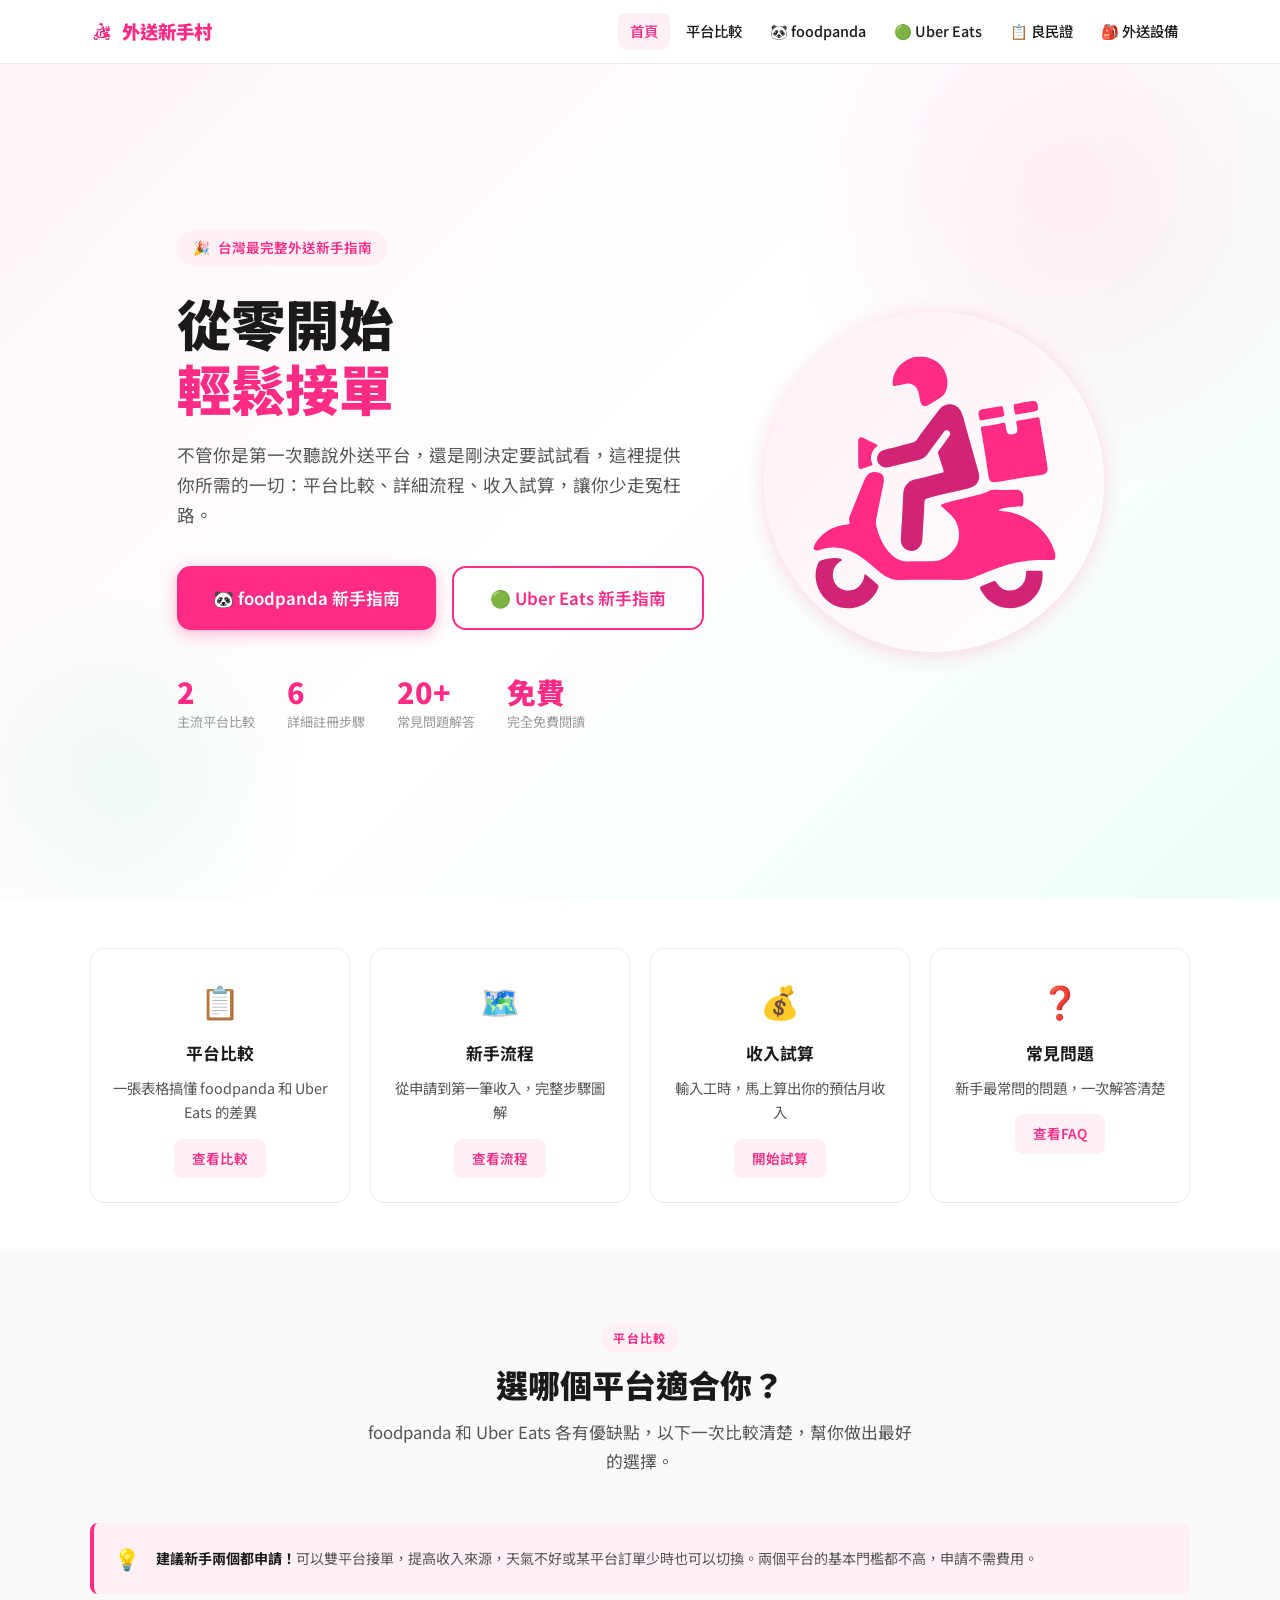
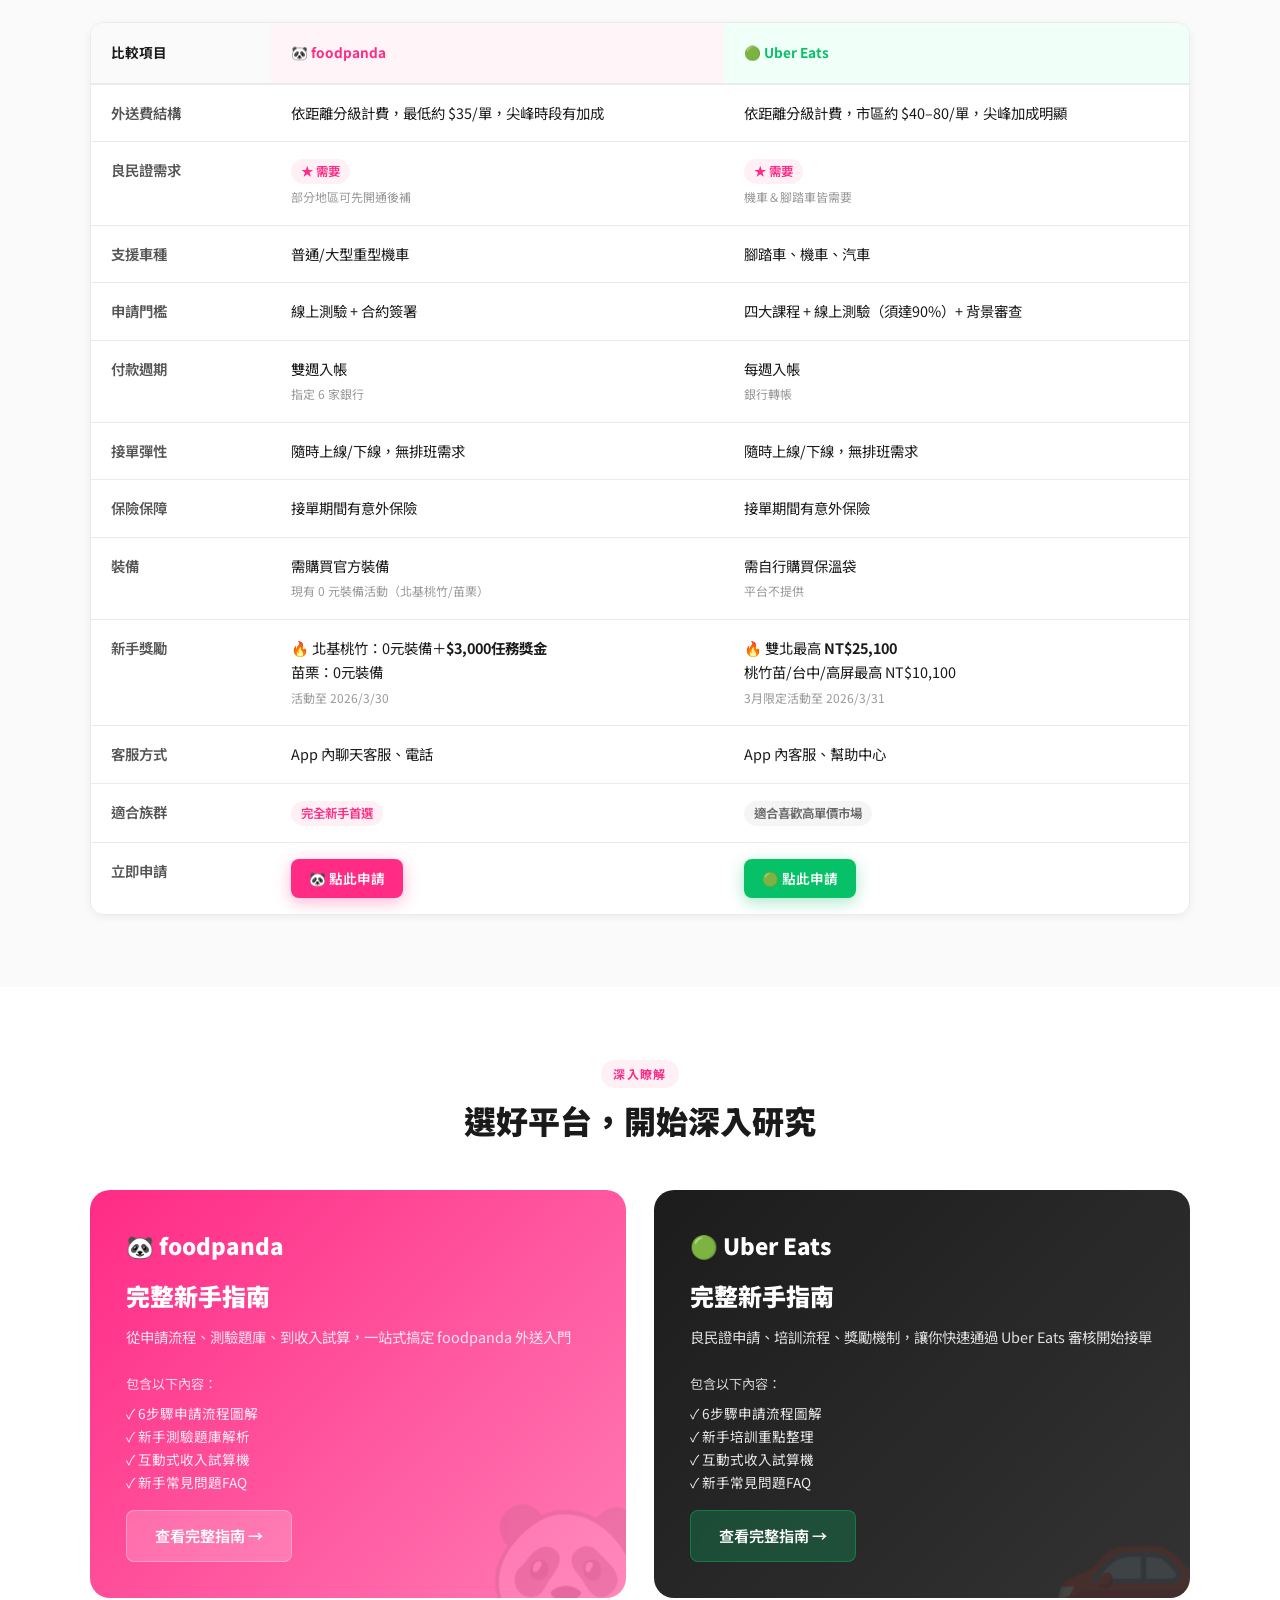
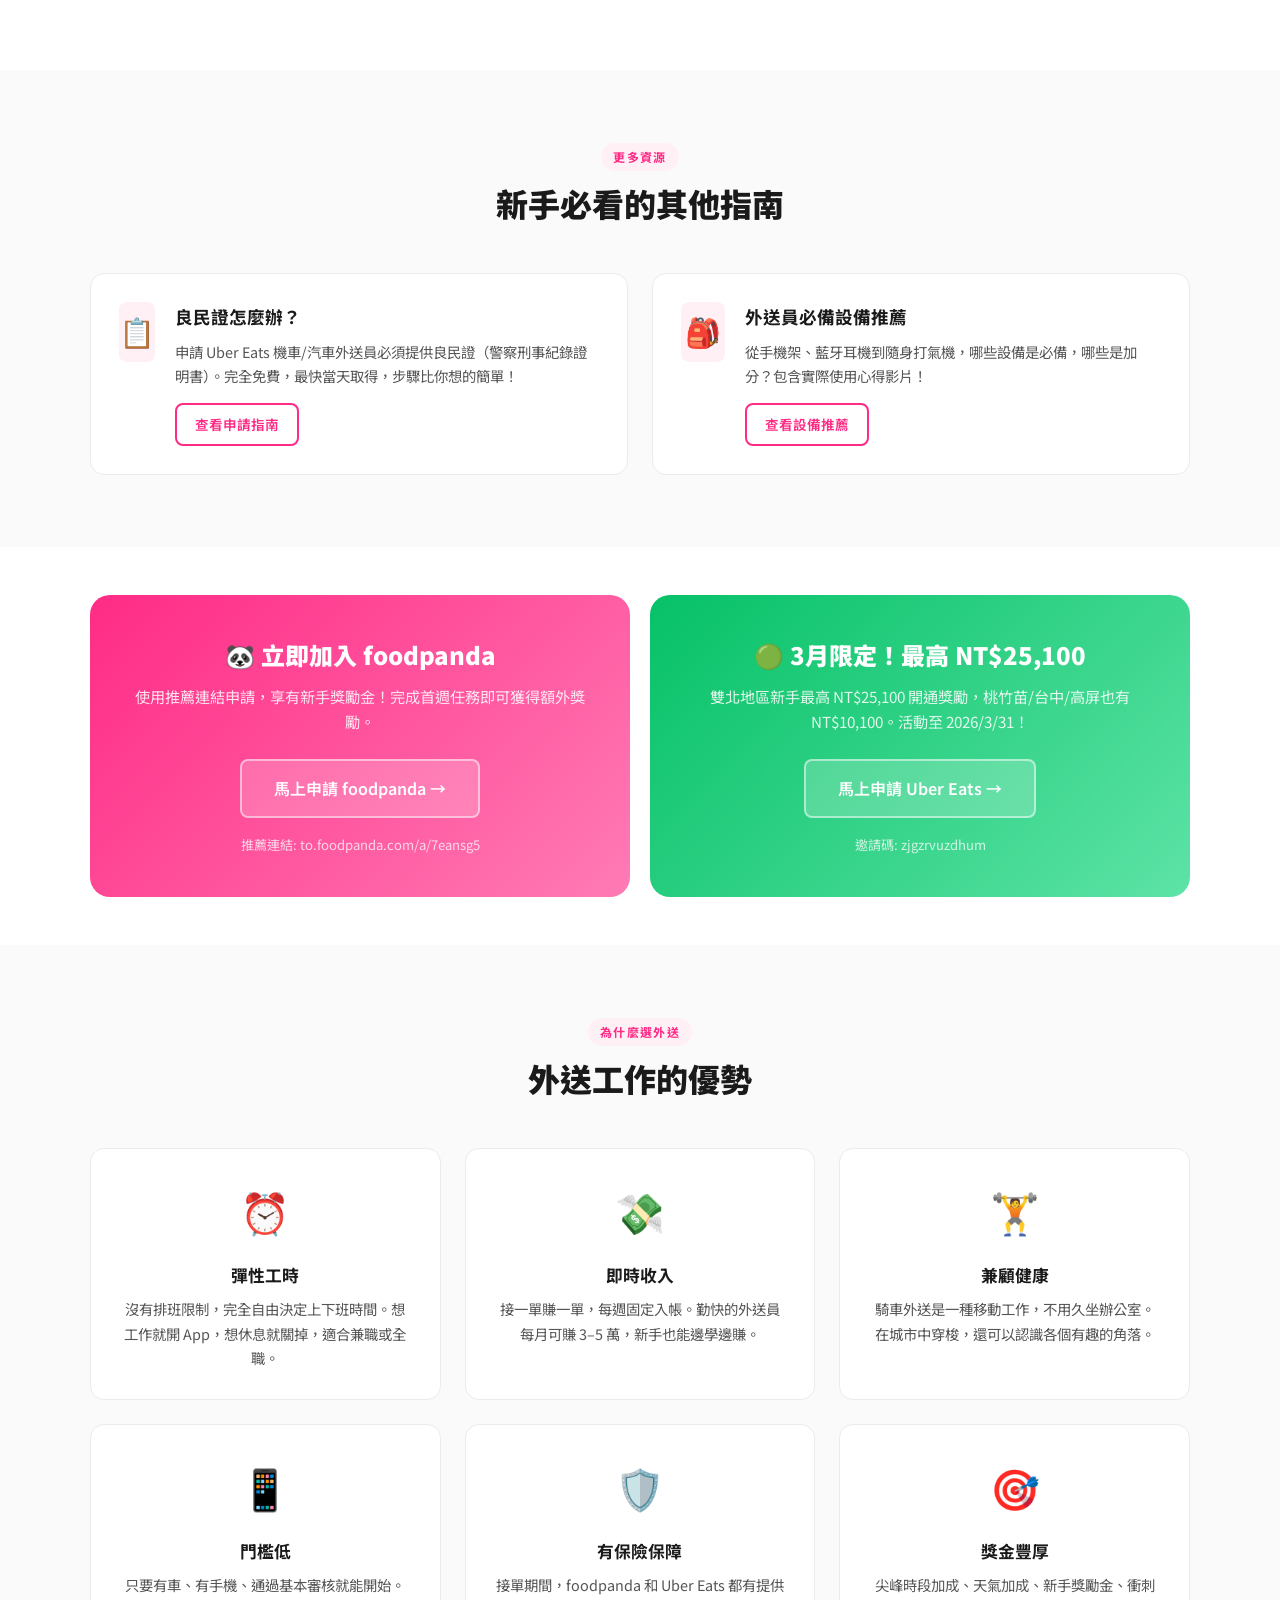
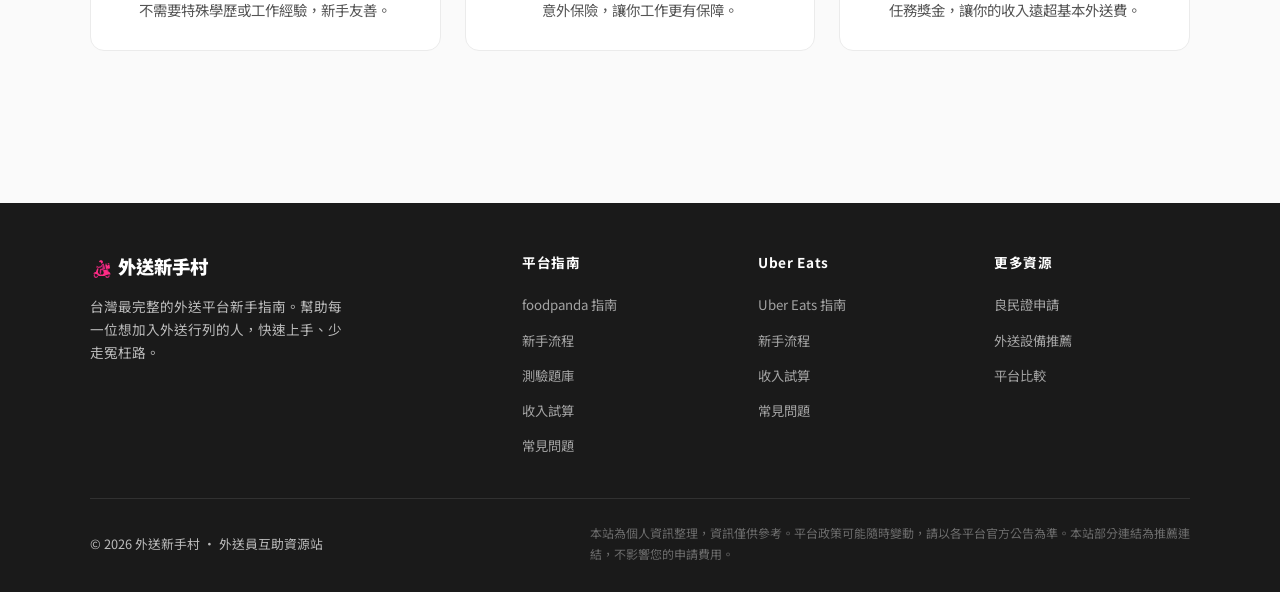
==== index.html @ 6e9edb3f "feat: add OG meta tags and Google Analytics to all pages" ====
<!DOCTYPE html>
<html lang="zh-TW">
<head>
  <meta charset="UTF-8" />
  <!-- Google tag (gtag.js) -->
  <script async src="https://www.googletagmanager.com/gtag/js?id=G-LMV4PQFQ3M"></script>
  <script>
    window.dataLayer = window.dataLayer || [];
    function gtag(){dataLayer.push(arguments);}
    gtag('js', new Date());
    gtag('config', 'G-LMV4PQFQ3M');
  </script>
  <meta name="viewport" content="width=device-width, initial-scale=1.0" />
  <title>外送新手村 — 從零開始，輕鬆接單</title>
  <meta name="description" content="外送新手村提供完整的台灣外送平台入門指南，包括 foodpanda、Uber Eats 詳細比較、新手流程、收入試算，幫你快速上手外送工作。" />
  <!-- Open Graph -->
  <meta property="og:type" content="website" />
  <meta property="og:site_name" content="外送新手村" />
  <meta property="og:locale" content="zh_TW" />
  <meta property="og:url" content="https://huskyomega.github.io/delivery-noob/" />
  <meta property="og:title" content="外送新手村 — 從零開始，輕鬆接單" />
  <meta property="og:description" content="外送新手村提供完整的台灣外送平台入門指南，包括 foodpanda、Uber Eats 詳細比較、新手流程、收入試算，幫你快速上手外送工作。" />
  <meta property="og:image" content="https://huskyomega.github.io/delivery-noob/images/preview.png" />
  <!-- Twitter Card -->
  <meta name="twitter:card" content="summary_large_image" />
  <meta name="twitter:title" content="外送新手村 — 從零開始，輕鬆接單" />
  <meta name="twitter:description" content="外送新手村提供完整的台灣外送平台入門指南，包括 foodpanda、Uber Eats 詳細比較、新手流程、收入試算，幫你快速上手外送工作。" />
  <meta name="twitter:image" content="https://huskyomega.github.io/delivery-noob/images/preview.png" />
  <link rel="icon" type="image/svg+xml" href="favicon.svg" />
  <link rel="stylesheet" href="css/style.css" />
</head>
<body>

<!-- ========== NAVBAR ========== -->
<nav class="navbar" id="navbar">
  <div class="container">
    <a href="index.html" class="nav-logo">
      <img src="images/hero-scooter.svg" alt="" class="logo-icon-img" /> 外送新手村
    </a>
    <button class="nav-toggle" id="navToggle" aria-label="選單">
      <span></span><span></span><span></span>
    </button>
    <ul class="nav-menu" id="navMenu">
      <li><a href="index.html" class="active">首頁</a></li>
      <li><a href="#compare">平台比較</a></li>
      <li><a href="foodpanda.html">🐼 foodpanda</a></li>
      <li><a href="ubereats.html">🟢 Uber Eats</a></li>
      <li><a href="goodbehavior.html">📋 良民證</a></li>
      <li><a href="equipment.html">🎒 外送設備</a></li>
    </ul>
  </div>
</nav>

<!-- ========== HERO ========== -->
<section class="hero">
  <div class="container">
    <div class="d-flex gap-24 align-center hero-layout" style="gap:60px; flex-wrap:wrap; justify-content:space-between;">
      <div class="hero-content">
        <div class="hero-badge">
          <span>🎉</span> 台灣最完整外送新手指南
        </div>
        <h1>從零開始<br><span class="highlight">輕鬆接單</span></h1>
        <p>不管你是第一次聽說外送平台，還是剛決定要試試看，這裡提供你所需的一切：平台比較、詳細流程、收入試算，讓你少走冤枉路。</p>
        <div class="hero-actions">
          <a href="foodpanda.html" class="btn btn-primary btn-lg">
            🐼 foodpanda 新手指南
          </a>
          <a href="ubereats.html" class="btn btn-outline btn-lg">
            🟢 Uber Eats 新手指南
          </a>
        </div>
        <div class="hero-stats">
          <div class="hero-stat">
            <div class="num">2</div>
            <div class="label">主流平台比較</div>
          </div>
          <div class="hero-stat">
            <div class="num">6</div>
            <div class="label">詳細註冊步驟</div>
          </div>
          <div class="hero-stat">
            <div class="num">20+</div>
            <div class="label">常見問題解答</div>
          </div>
          <div class="hero-stat">
            <div class="num">免費</div>
            <div class="label">完全免費閱讀</div>
          </div>
        </div>
      </div>
      <div class="hero-visual">
        <div class="hero-visual-inner"><img src="images/hero-scooter.svg" alt="外送機車插圖" style="width:100%;height:100%;object-fit:contain;" /></div>
      </div>
    </div>
  </div>
</section>

<!-- ========== QUICK OVERVIEW ========== -->
<section class="section-sm" style="background:#fff;">
  <div class="container">
    <div class="grid-4">
      <div class="card" style="text-align:center; padding:24px 20px;">
        <div style="font-size:2rem; margin-bottom:12px;">📋</div>
        <div class="card-title">平台比較</div>
        <div class="card-text">一張表格搞懂 foodpanda 和 Uber Eats 的差異</div>
        <a href="#compare" class="btn btn-sm" style="margin-top:14px; background:var(--pink-lighter); color:var(--pink);">查看比較</a>
      </div>
      <div class="card" style="text-align:center; padding:24px 20px;">
        <div style="font-size:2rem; margin-bottom:12px;">🗺️</div>
        <div class="card-title">新手流程</div>
        <div class="card-text">從申請到第一筆收入，完整步驟圖解</div>
        <a href="foodpanda.html#flow" class="btn btn-sm" style="margin-top:14px; background:var(--pink-lighter); color:var(--pink);">查看流程</a>
      </div>
      <div class="card" style="text-align:center; padding:24px 20px;">
        <div style="font-size:2rem; margin-bottom:12px;">💰</div>
        <div class="card-title">收入試算</div>
        <div class="card-text">輸入工時，馬上算出你的預估月收入</div>
        <a href="foodpanda.html#calculator" class="btn btn-sm" style="margin-top:14px; background:var(--pink-lighter); color:var(--pink);">開始試算</a>
      </div>
      <div class="card" style="text-align:center; padding:24px 20px;">
        <div style="font-size:2rem; margin-bottom:12px;">❓</div>
        <div class="card-title">常見問題</div>
        <div class="card-text">新手最常問的問題，一次解答清楚</div>
        <a href="foodpanda.html#faq" class="btn btn-sm" style="margin-top:14px; background:var(--pink-lighter); color:var(--pink);">查看FAQ</a>
      </div>
    </div>
  </div>
</section>

<!-- ========== PLATFORM COMPARE ========== -->
<section class="section" id="compare" style="background:var(--bg);">
  <div class="container">
    <div class="section-title-block center">
      <div class="section-label">平台比較</div>
      <h2 class="section-title">選哪個平台適合你？</h2>
      <p class="section-subtitle">foodpanda 和 Uber Eats 各有優缺點，以下一次比較清楚，幫你做出最好的選擇。</p>
    </div>

    <div class="info-box pink" style="margin-bottom:28px;">
      <div class="info-box-icon">💡</div>
      <div class="info-box-text">
        <strong>建議新手兩個都申請！</strong>可以雙平台接單，提高收入來源，天氣不好或某平台訂單少時也可以切換。兩個平台的基本門檻都不高，申請不需費用。
      </div>
    </div>

    <div class="compare-wrap">
      <table class="compare-table">
        <thead>
          <tr>
            <th style="width:180px;">比較項目</th>
            <th class="col-fp">🐼 foodpanda</th>
            <th class="col-ue">🟢 Uber Eats</th>
          </tr>
        </thead>
        <tbody>
          <tr>
            <td>外送費結構</td>
            <td>依距離分級計費，最低約 $35/單，尖峰時段有加成</td>
            <td>依距離分級計費，市區約 $40–80/單，尖峰加成明顯</td>
          </tr>
          <tr>
            <td>良民證需求</td>
            <td><span class="compare-badge badge-pink">★ 需要</span><br><small style="color:#999;">部分地區可先開通後補</small></td>
            <td><span class="compare-badge badge-pink">★ 需要</span><br><small style="color:#999;">機車＆腳踏車皆需要</small></td>
          </tr>
          <tr>
            <td>支援車種</td>
            <td>普通/大型重型機車</td>
            <td>腳踏車、機車、汽車</td>
          </tr>
          <tr>
            <td>申請門檻</td>
            <td>線上測驗 + 合約簽署</td>
            <td>四大課程 + 線上測驗（須達90%）+ 背景審查</td>
          </tr>
          <tr>
            <td>付款週期</td>
            <td>雙週入帳<br><small style="color:#999;">指定 6 家銀行</small></td>
            <td>每週入帳<br><small style="color:#999;">銀行轉帳</small></td>
          </tr>
          <tr>
            <td>接單彈性</td>
            <td>隨時上線/下線，無排班需求</td>
            <td>隨時上線/下線，無排班需求</td>
          </tr>
          <tr>
            <td>保險保障</td>
            <td>接單期間有意外保險</td>
            <td>接單期間有意外保險</td>
          </tr>
          <tr>
            <td>裝備</td>
            <td>需購買官方裝備<br><small style="color:#999;">現有 0 元裝備活動（北基桃竹/苗栗）</small></td>
            <td>需自行購買保溫袋<br><small style="color:#999;">平台不提供</small></td>
          </tr>
          <tr>
            <td>新手獎勵</td>
            <td>🔥 北基桃竹：0元裝備＋<strong>$3,000任務獎金</strong><br>苗栗：0元裝備<br><small style="color:#999;">活動至 2026/3/30</small></td>
            <td>🔥 雙北最高 <strong>NT$25,100</strong><br>桃竹苗/台中/高屏最高 NT$10,100<br><small style="color:#999;">3月限定活動至 2026/3/31</small></td>
          </tr>
          <tr>
            <td>客服方式</td>
            <td>App 內聊天客服、電話</td>
            <td>App 內客服、幫助中心</td>
          </tr>
          <tr>
            <td>適合族群</td>
            <td><span class="compare-badge badge-pink">完全新手首選</span></td>
            <td><span class="compare-badge badge-grey">適合喜歡高單價市場</span></td>
          </tr>
          <tr>
            <td>立即申請</td>
            <td><a href="https://to.foodpanda.com/a/7eansg5" target="_blank" class="btn btn-primary btn-sm">🐼 點此申請</a></td>
            <td><a href="https://www.uber.com/signup/drive/deliver/?invite_code=zjgzrvuzdhum" target="_blank" class="btn btn-green btn-sm">🟢 點此申請</a></td>
          </tr>
        </tbody>
      </table>
    </div>
  </div>
</section>

<!-- ========== PLATFORM CARDS ========== -->
<section class="section" style="background:#fff;">
  <div class="container">
    <div class="section-title-block center">
      <div class="section-label">深入瞭解</div>
      <h2 class="section-title">選好平台，開始深入研究</h2>
    </div>
    <div class="platform-cards">
      <div class="platform-card fp">
        <div>
          <div class="pc-logo">🐼 foodpanda</div>
          <h3>完整新手指南</h3>
          <p>從申請流程、測驗題庫、到收入試算，一站式搞定 foodpanda 外送入門</p>
          <div style="margin-bottom:16px;">
            <div style="font-size:.82rem; opacity:.8; margin-bottom:6px;">包含以下內容：</div>
            <div style="font-size:.85rem; opacity:.9;">✓ 6步驟申請流程圖解<br>✓ 新手測驗題庫解析<br>✓ 互動式收入試算機<br>✓ 新手常見問題FAQ</div>
          </div>
        </div>
        <a href="foodpanda.html" class="btn">查看完整指南 →</a>
        <div class="pc-bg-text">🐼</div>
      </div>
      <div class="platform-card ue">
        <div>
          <div class="pc-logo">🟢 Uber Eats</div>
          <h3>完整新手指南</h3>
          <p>良民證申請、培訓流程、獎勵機制，讓你快速通過 Uber Eats 審核開始接單</p>
          <div style="margin-bottom:16px;">
            <div style="font-size:.82rem; opacity:.8; margin-bottom:6px;">包含以下內容：</div>
            <div style="font-size:.85rem; opacity:.9;">✓ 6步驟申請流程圖解<br>✓ 新手培訓重點整理<br>✓ 互動式收入試算機<br>✓ 新手常見問題FAQ</div>
          </div>
        </div>
        <a href="ubereats.html" class="btn">查看完整指南 →</a>
        <div class="pc-bg-text">🚗</div>
      </div>
    </div>
  </div>
</section>

<!-- ========== OTHER GUIDES ========== -->
<section class="section" style="background:var(--bg);">
  <div class="container">
    <div class="section-title-block center">
      <div class="section-label">更多資源</div>
      <h2 class="section-title">新手必看的其他指南</h2>
    </div>
    <div class="grid-2">
      <!-- 良民證 -->
      <div class="card" style="display:flex; gap:20px; align-items:flex-start;">
        <div class="card-icon" style="font-size:1.8rem; width:60px; height:60px;">📋</div>
        <div>
          <div class="card-title" style="font-size:1.1rem;">良民證怎麼辦？</div>
          <div class="card-text" style="margin-bottom:14px;">申請 Uber Eats 機車/汽車外送員必須提供良民證（警察刑事紀錄證明書）。完全免費，最快當天取得，步驟比你想的簡單！</div>
          <a href="goodbehavior.html" class="btn btn-outline btn-sm">查看申請指南</a>
        </div>
      </div>
      <!-- 外送設備 -->
      <div class="card" style="display:flex; gap:20px; align-items:flex-start;">
        <div class="card-icon" style="font-size:1.8rem; width:60px; height:60px;">🎒</div>
        <div>
          <div class="card-title" style="font-size:1.1rem;">外送員必備設備推薦</div>
          <div class="card-text" style="margin-bottom:14px;">從手機架、藍牙耳機到隨身打氣機，哪些設備是必備，哪些是加分？包含實際使用心得影片！</div>
          <a href="equipment.html" class="btn btn-outline btn-sm">查看設備推薦</a>
        </div>
      </div>
    </div>
  </div>
</section>

<!-- ========== REFERRAL SECTION ========== -->
<section class="section-sm" style="background:#fff;">
  <div class="container">
    <div class="grid-2" style="gap:20px;">
      <div class="referral-banner" style="margin:0;">
        <h3>🐼 立即加入 foodpanda</h3>
        <p>使用推薦連結申請，享有新手獎勵金！完成首週任務即可獲得額外獎勵。</p>
        <a href="https://to.foodpanda.com/a/7eansg5" target="_blank" class="btn">馬上申請 foodpanda →</a>
        <div class="referral-code">推薦連結: to.foodpanda.com/a/7eansg5</div>
      </div>
      <div class="referral-banner green" style="margin:0;">
        <h3>🟢 3月限定！最高 NT$25,100</h3>
        <p>雙北地區新手最高 NT$25,100 開通獎勵，桃竹苗/台中/高屏也有 NT$10,100。活動至 2026/3/31！</p>
        <a href="https://www.uber.com/signup/drive/deliver/?invite_code=zjgzrvuzdhum" target="_blank" class="btn">馬上申請 Uber Eats →</a>
        <div class="referral-code">邀請碼: zjgzrvuzdhum</div>
      </div>
    </div>
  </div>
</section>

<!-- ========== WHY DELIVER ========== -->
<section class="section" style="background:var(--bg);">
  <div class="container">
    <div class="section-title-block center">
      <div class="section-label">為什麼選外送</div>
      <h2 class="section-title">外送工作的優勢</h2>
    </div>
    <div class="grid-3">
      <div class="card" style="text-align:center;">
        <div style="font-size:2.5rem; margin-bottom:16px;">⏰</div>
        <div class="card-title">彈性工時</div>
        <div class="card-text">沒有排班限制，完全自由決定上下班時間。想工作就開 App，想休息就關掉，適合兼職或全職。</div>
      </div>
      <div class="card" style="text-align:center;">
        <div style="font-size:2.5rem; margin-bottom:16px;">💸</div>
        <div class="card-title">即時收入</div>
        <div class="card-text">接一單賺一單，每週固定入帳。勤快的外送員每月可賺 3–5 萬，新手也能邊學邊賺。</div>
      </div>
      <div class="card" style="text-align:center;">
        <div style="font-size:2.5rem; margin-bottom:16px;">🏋️</div>
        <div class="card-title">兼顧健康</div>
        <div class="card-text">騎車外送是一種移動工作，不用久坐辦公室。在城市中穿梭，還可以認識各個有趣的角落。</div>
      </div>
      <div class="card" style="text-align:center;">
        <div style="font-size:2.5rem; margin-bottom:16px;">📱</div>
        <div class="card-title">門檻低</div>
        <div class="card-text">只要有車、有手機、通過基本審核就能開始。不需要特殊學歷或工作經驗，新手友善。</div>
      </div>
      <div class="card" style="text-align:center;">
        <div style="font-size:2.5rem; margin-bottom:16px;">🛡️</div>
        <div class="card-title">有保險保障</div>
        <div class="card-text">接單期間，foodpanda 和 Uber Eats 都有提供意外保險，讓你工作更有保障。</div>
      </div>
      <div class="card" style="text-align:center;">
        <div style="font-size:2.5rem; margin-bottom:16px;">🎯</div>
        <div class="card-title">獎金豐厚</div>
        <div class="card-text">尖峰時段加成、天氣加成、新手獎勵金、衝刺任務獎金，讓你的收入遠超基本外送費。</div>
      </div>
    </div>
  </div>
</section>

<!-- ========== FOOTER ========== -->
<footer class="footer">
  <div class="container">
    <div class="footer-grid">
      <div class="footer-brand">
        <div class="logo-text"><img src="images/hero-scooter.svg" alt="" class="logo-icon-img" /> 外送新手村</div>
        <p>台灣最完整的外送平台新手指南。幫助每一位想加入外送行列的人，快速上手、少走冤枉路。</p>
      </div>
      <div class="footer-col">
        <h4>平台指南</h4>
        <ul>
          <li><a href="foodpanda.html">foodpanda 指南</a></li>
          <li><a href="foodpanda.html#flow">新手流程</a></li>
          <li><a href="foodpanda.html#exam">測驗題庫</a></li>
          <li><a href="foodpanda.html#calculator">收入試算</a></li>
          <li><a href="foodpanda.html#faq">常見問題</a></li>
        </ul>
      </div>
      <div class="footer-col">
        <h4>Uber Eats</h4>
        <ul>
          <li><a href="ubereats.html">Uber Eats 指南</a></li>
          <li><a href="ubereats.html#flow">新手流程</a></li>
          <li><a href="ubereats.html#calculator">收入試算</a></li>
          <li><a href="ubereats.html#faq">常見問題</a></li>
        </ul>
      </div>
      <div class="footer-col">
        <h4>更多資源</h4>
        <ul>
          <li><a href="goodbehavior.html">良民證申請</a></li>
          <li><a href="equipment.html">外送設備推薦</a></li>
          <li><a href="#compare">平台比較</a></li>
        </ul>
      </div>
    </div>
    <div class="footer-bottom">
      <div>© 2026 外送新手村 · 外送員互助資源站</div>
      <div class="disclaimer">本站為個人資訊整理，資訊僅供參考。平台政策可能隨時變動，請以各平台官方公告為準。本站部分連結為推薦連結，不影響您的申請費用。</div>
    </div>
  </div>
</footer>

<script src="js/jquery-3.7.1.min.js"></script>
<script src="js/script.js"></script>
</body>
</html>
---- css/style.css ----
/* ============================================
   外送新手村 - 主樣式表
   Primary: foodpanda pink #FF2B85
   ============================================ */

@import url('https://fonts.googleapis.com/css2?family=Noto+Sans+TC:wght@300;400;500;600;700;900&display=swap');

/* ---------- CSS Variables ---------- */
:root {
  --pink:        #FF2B85;
  --pink-light:  #FF6BAE;
  --pink-lighter:#FFF0F6;
  --pink-dark:   #CC2068;
  --ue-green:    #06C167;
  --ue-dark:     #1C1C1C;
  --white:       #FFFFFF;
  --bg:          #FAFAFA;
  --bg-card:     #FFFFFF;
  --text:        #1A1A1A;
  --text-sub:    #555555;
  --text-muted:  #999999;
  --border:      #EBEBEB;
  --shadow-sm:   0 2px 8px rgba(0,0,0,.06);
  --shadow-md:   0 4px 20px rgba(0,0,0,.10);
  --shadow-pink: 0 4px 20px rgba(255,43,133,.20);
  --radius-sm:   8px;
  --radius-md:   14px;
  --radius-lg:   20px;
  --transition:  .25s ease;
  --container:   1140px;
  --nav-height:  64px;
}

/* ---------- Reset ---------- */
*, *::before, *::after { box-sizing: border-box; margin: 0; padding: 0; }
html { scroll-behavior: smooth; font-size: 16px; }
body {
  font-family: 'Noto Sans TC', 'PingFang TC', 'Microsoft JhengHei', sans-serif;
  background: var(--bg);
  color: var(--text);
  line-height: 1.7;
  -webkit-font-smoothing: antialiased;
}
img { max-width: 100%; display: block; }
a { color: var(--pink); text-decoration: none; transition: color var(--transition); }
a:hover { color: var(--pink-dark); }
ul { list-style: none; }
button { cursor: pointer; border: none; background: none; font-family: inherit; }

/* ---------- Utilities ---------- */
.container { max-width: var(--container); margin: 0 auto; padding: 0 20px; }
.section { padding: 72px 0; }
.section-sm { padding: 48px 0; }
.text-center { text-align: center; }
.text-pink { color: var(--pink); }
.text-green { color: var(--ue-green); }
.mt-8 { margin-top: 8px; }
.mt-16 { margin-top: 16px; }
.mt-24 { margin-top: 24px; }
.mt-32 { margin-top: 32px; }
.mb-8 { margin-bottom: 8px; }
.mb-16 { margin-bottom: 16px; }
.mb-32 { margin-bottom: 32px; }
.d-flex { display: flex; }
.align-center { align-items: center; }
.gap-16 { gap: 16px; }
.gap-24 { gap: 24px; }
.fw-bold { font-weight: 700; }
.hidden { display: none !important; }

/* ---------- Section Titles ---------- */
.section-label {
  display: inline-block;
  font-size: .75rem;
  font-weight: 700;
  letter-spacing: .12em;
  text-transform: uppercase;
  color: var(--pink);
  background: var(--pink-lighter);
  padding: 4px 12px;
  border-radius: 100px;
  margin-bottom: 12px;
}
.section-label.green {
  color: var(--ue-green);
  background: #E8FBF3;
}
.section-title {
  font-size: 2rem;
  font-weight: 900;
  line-height: 1.3;
  color: var(--text);
  margin-bottom: 12px;
}
.section-subtitle {
  font-size: 1.05rem;
  color: var(--text-sub);
  max-width: 560px;
}
.section-title-block { margin-bottom: 48px; }
.section-title-block.center { text-align: center; }
.section-title-block.center .section-subtitle { margin: 0 auto; }

/* ---------- Navbar ---------- */
.navbar {
  position: fixed;
  top: 0; left: 0; right: 0;
  height: var(--nav-height);
  background: rgba(255,255,255,.95);
  backdrop-filter: blur(10px);
  -webkit-backdrop-filter: blur(10px);
  border-bottom: 1px solid var(--border);
  z-index: 1000;
  transition: box-shadow var(--transition);
}
.navbar.scrolled { box-shadow: var(--shadow-md); }
.navbar .container {
  display: flex;
  align-items: center;
  justify-content: space-between;
  height: 100%;
}
.nav-logo {
  font-size: 1.15rem;
  font-weight: 900;
  color: var(--pink);
  display: flex;
  align-items: center;
  gap: 8px;
  white-space: nowrap;
}
.nav-logo .logo-icon { font-size: 1.4rem; }
.logo-icon-img { height: 1.3em; width: auto; vertical-align: middle; display: inline-block; }
.nav-menu {
  display: flex;
  align-items: center;
  gap: 4px;
}
.nav-menu li a {
  display: block;
  padding: 6px 12px;
  font-size: .9rem;
  font-weight: 500;
  color: var(--text);
  border-radius: var(--radius-sm);
  transition: background var(--transition), color var(--transition);
}
.nav-menu li a:hover,
.nav-menu li a.active {
  background: var(--pink-lighter);
  color: var(--pink);
}
.nav-menu li.nav-cta a {
  background: var(--pink);
  color: #fff;
  padding: 6px 16px;
}
.nav-menu li.nav-cta a:hover { background: var(--pink-dark); color: #fff; }

/* Hamburger */
.nav-toggle {
  display: none;
  flex-direction: column;
  gap: 5px;
  padding: 4px;
}
.nav-toggle span {
  display: block;
  width: 24px;
  height: 2px;
  background: var(--text);
  border-radius: 2px;
  transition: transform var(--transition), opacity var(--transition);
}
.nav-toggle.open span:nth-child(1) { transform: translateY(7px) rotate(45deg); }
.nav-toggle.open span:nth-child(2) { opacity: 0; }
.nav-toggle.open span:nth-child(3) { transform: translateY(-7px) rotate(-45deg); }

/* ---------- Hero ---------- */
.hero {
  min-height: 100vh;
  display: flex;
  align-items: center;
  padding-top: var(--nav-height);
  background: linear-gradient(135deg, #fff5f9 0%, #fff 50%, #f0fff8 100%);
  position: relative;
  overflow: hidden;
}
.hero::before {
  content: '';
  position: absolute;
  width: 600px; height: 600px;
  background: radial-gradient(circle, rgba(255,43,133,.08) 0%, transparent 70%);
  top: -100px; right: -100px;
  border-radius: 50%;
}
.hero::after {
  content: '';
  position: absolute;
  width: 400px; height: 400px;
  background: radial-gradient(circle, rgba(6,193,103,.06) 0%, transparent 70%);
  bottom: -80px; left: -80px;
  border-radius: 50%;
}
.hero-content { position: relative; z-index: 1; max-width: 680px; }
.hero-badge {
  display: inline-flex;
  align-items: center;
  gap: 8px;
  background: var(--pink-lighter);
  color: var(--pink);
  font-size: .85rem;
  font-weight: 600;
  padding: 6px 16px;
  border-radius: 100px;
  margin-bottom: 24px;
}
.hero h1 {
  font-size: clamp(2.2rem, 5vw, 3.4rem);
  font-weight: 900;
  line-height: 1.2;
  margin-bottom: 20px;
}
.hero h1 .highlight {
  color: var(--pink);
  position: relative;
}
.hero p {
  font-size: 1.1rem;
  color: var(--text-sub);
  margin-bottom: 36px;
  max-width: 520px;
}
.hero-actions { display: flex; gap: 16px; flex-wrap: wrap; }
.hero-stats {
  display: flex;
  gap: 32px;
  margin-top: 48px;
  flex-wrap: wrap;
}
.hero-stat { }
.hero-stat .num {
  font-size: 1.8rem;
  font-weight: 900;
  color: var(--pink);
  line-height: 1;
}
.hero-stat .label {
  font-size: .82rem;
  color: var(--text-muted);
  margin-top: 4px;
}

/* Hero Visual */
.hero-visual {
  position: relative;
  z-index: 1;
  display: flex;
  justify-content: center;
  align-items: center;
}
.hero-visual-inner {
  width: 340px;
  height: 340px;
  border-radius: 50%;
  background: linear-gradient(135deg, var(--pink-lighter), #fff);
  display: flex;
  align-items: center;
  justify-content: center;
  font-size: 8rem;
  box-shadow: var(--shadow-pink);
  animation: float 4s ease-in-out infinite;
}
@keyframes float {
  0%, 100% { transform: translateY(0); }
  50% { transform: translateY(-16px); }
}

/* ---------- Buttons ---------- */
.btn {
  display: inline-flex;
  align-items: center;
  gap: 8px;
  padding: 12px 28px;
  border-radius: var(--radius-sm);
  font-size: .95rem;
  font-weight: 600;
  transition: all var(--transition);
  white-space: nowrap;
}
.btn-primary {
  background: var(--pink);
  color: #fff;
  box-shadow: 0 4px 16px rgba(255,43,133,.35);
}
.btn-primary:hover {
  background: var(--pink-dark);
  color: #fff;
  transform: translateY(-2px);
  box-shadow: 0 6px 20px rgba(255,43,133,.45);
}
.btn-outline {
  border: 2px solid var(--pink);
  color: var(--pink);
}
.btn-outline:hover {
  background: var(--pink-lighter);
  color: var(--pink);
}
.btn-green {
  background: var(--ue-green);
  color: #fff;
  box-shadow: 0 4px 16px rgba(6,193,103,.35);
}
.btn-green:hover {
  background: #05a857;
  color: #fff;
  transform: translateY(-2px);
}
.btn-outline-green {
  border: 2px solid var(--ue-green);
  color: var(--ue-green);
}
.btn-outline-green:hover { background: #e8fbf3; }
.btn-lg { padding: 16px 36px; font-size: 1.05rem; border-radius: var(--radius-md); }
.btn-sm { padding: 8px 18px; font-size: .85rem; }

/* ---------- Cards ---------- */
.card {
  background: var(--bg-card);
  border-radius: var(--radius-md);
  border: 1px solid var(--border);
  padding: 28px;
  transition: box-shadow var(--transition), transform var(--transition);
}
.card:hover { box-shadow: var(--shadow-md); transform: translateY(-2px); }
.card-icon {
  width: 52px; height: 52px;
  border-radius: var(--radius-sm);
  background: var(--pink-lighter);
  display: flex; align-items: center; justify-content: center;
  font-size: 1.5rem;
  margin-bottom: 16px;
}
.card-icon.green { background: #E8FBF3; }
.card-title { font-size: 1.05rem; font-weight: 700; margin-bottom: 8px; }
.card-text { font-size: .9rem; color: var(--text-sub); }

/* Grid layouts */
.grid-2 { display: grid; grid-template-columns: repeat(2, 1fr); gap: 24px; }
.grid-3 { display: grid; grid-template-columns: repeat(3, 1fr); gap: 24px; }
.grid-4 { display: grid; grid-template-columns: repeat(4, 1fr); gap: 20px; }
.grid-auto { display: grid; grid-template-columns: repeat(auto-fit, minmax(260px, 1fr)); gap: 24px; }

/* ---------- Platform Compare ---------- */
.compare-wrap { overflow-x: auto; -webkit-overflow-scrolling: touch; border-radius: var(--radius-md); box-shadow: var(--shadow-sm); border: 1px solid var(--border); }
.compare-table { width: 100%; border-collapse: collapse; background: #fff; min-width: 600px; }
.compare-table th {
  padding: 18px 20px;
  font-size: .85rem;
  font-weight: 700;
  text-align: left;
  background: var(--bg);
  border-bottom: 2px solid var(--border);
}
.compare-table th.col-fp { background: #fff5f9; color: var(--pink); }
.compare-table th.col-ue { background: #f0fff8; color: var(--ue-green); }
.compare-table td {
  padding: 16px 20px;
  font-size: .9rem;
  vertical-align: top;
  border-bottom: 1px solid var(--border);
}
.compare-table tr:last-child td { border-bottom: none; }
.compare-table tr:hover td { background: var(--bg); }
.compare-table td:first-child { font-weight: 600; color: var(--text-sub); }
.compare-badge {
  display: inline-block;
  padding: 2px 10px;
  border-radius: 100px;
  font-size: .78rem;
  font-weight: 600;
}
.badge-pink { background: var(--pink-lighter); color: var(--pink); }
.badge-green { background: #E8FBF3; color: var(--ue-green); }
.badge-grey { background: #f5f5f5; color: #666; }

/* ---------- Platform Cards (index) ---------- */
.platform-cards { display: grid; grid-template-columns: 1fr 1fr; gap: 28px; margin-top: 48px; }
.platform-card {
  border-radius: var(--radius-lg);
  padding: 36px;
  color: #fff;
  position: relative;
  overflow: hidden;
  min-height: 280px;
  display: flex;
  flex-direction: column;
  justify-content: space-between;
}
.platform-card.fp { background: linear-gradient(135deg, var(--pink) 0%, #ff7bb5 100%); }
.platform-card.ue { background: linear-gradient(135deg, #1c1c1c 0%, #333 100%); }
.platform-card .pc-logo {
  font-size: 1.4rem;
  font-weight: 900;
  margin-bottom: 12px;
}
.platform-card h3 { font-size: 1.5rem; font-weight: 900; margin-bottom: 8px; }
.platform-card p { font-size: .9rem; opacity: .85; margin-bottom: 24px; }
.platform-card .pc-bg-text {
  position: absolute;
  right: -20px; bottom: -20px;
  font-size: 8rem;
  opacity: .1;
  line-height: 1;
}
.platform-card .btn {
  align-self: flex-start;
  background: rgba(255,255,255,.2);
  color: #fff;
  border: 1px solid rgba(255,255,255,.3);
  backdrop-filter: blur(4px);
}
.platform-card .btn:hover {
  background: rgba(255,255,255,.35);
  transform: translateY(-2px);
}
.platform-card.ue .btn { background: rgba(6,193,103,.25); border-color: rgba(6,193,103,.4); }

/* ---------- Steps / Flow ---------- */
.steps-flow { position: relative; }
.steps-grid {
  display: grid;
  grid-template-columns: repeat(3, 1fr);
  gap: 0;
  position: relative;
}
.steps-grid::before {
  content: '';
  position: absolute;
  top: 32px; left: calc(16.67% - 2px);
  width: calc(100% - 33.33%);
  height: 3px;
  background: linear-gradient(90deg, var(--pink) 0%, var(--pink-light) 100%);
  z-index: 0;
}
.steps-grid.green-line::before {
  background: linear-gradient(90deg, var(--ue-green) 0%, #5de3a6 100%);
}
.step-item {
  display: flex;
  flex-direction: column;
  align-items: center;
  text-align: center;
  padding: 0 12px 24px;
  position: relative;
  z-index: 1;
}
.step-circle {
  width: 64px; height: 64px;
  border-radius: 50%;
  background: var(--pink);
  color: #fff;
  display: flex;
  align-items: center;
  justify-content: center;
  font-size: 1.4rem;
  font-weight: 900;
  margin-bottom: 16px;
  box-shadow: 0 4px 16px rgba(255,43,133,.3);
  flex-shrink: 0;
  border: 4px solid #fff;
  transition: transform var(--transition);
}
.step-circle:hover { transform: scale(1.1); }
.step-circle.green {
  background: var(--ue-green);
  box-shadow: 0 4px 16px rgba(6,193,103,.3);
}
.step-num-label {
  font-size: .7rem;
  font-weight: 700;
  color: var(--text-muted);
  letter-spacing: .1em;
  text-transform: uppercase;
  margin-bottom: 6px;
}
.step-title { font-size: 1rem; font-weight: 700; margin-bottom: 6px; }
.step-desc { font-size: .85rem; color: var(--text-sub); line-height: 1.6; }
.step-doc-list { margin-top: 8px; text-align: left; display: inline-block; }
.step-doc-list li { font-size: .8rem; color: var(--text-sub); padding: 2px 0; }
.step-doc-list li::before { content: '✓ '; color: var(--pink); font-weight: 700; }
.step-doc-list.green li::before { color: var(--ue-green); }

/* Steps - second row (4th, 5th, 6th) */
.steps-row-2 { margin-top: 24px; }
.steps-row-2 .steps-grid::before {
  left: calc(50% - 33.33%/2);
  width: calc(33.33%);
}

/* ---------- Income Calculator ---------- */
.calculator-box {
  background: #fff;
  border-radius: var(--radius-lg);
  padding: 40px;
  border: 1px solid var(--border);
  box-shadow: var(--shadow-sm);
}
.calc-form { display: grid; grid-template-columns: 1fr 1fr; gap: 24px; }
.calc-group { display: flex; flex-direction: column; gap: 8px; }
.calc-group.full { grid-column: 1 / -1; }
.calc-label {
  font-size: .88rem;
  font-weight: 600;
  color: var(--text-sub);
  display: flex;
  align-items: center;
  gap: 6px;
}
.calc-label .tip {
  font-size: .75rem;
  font-weight: 400;
  color: var(--text-muted);
}
.calc-input-wrap { position: relative; }
.calc-input-wrap .unit {
  position: absolute;
  right: 12px; top: 50%;
  transform: translateY(-50%);
  font-size: .85rem;
  color: var(--text-muted);
  pointer-events: none;
}
.calc-input {
  width: 100%;
  padding: 12px 16px;
  border: 2px solid var(--border);
  border-radius: var(--radius-sm);
  font-size: 1rem;
  font-family: inherit;
  transition: border-color var(--transition);
  outline: none;
  -webkit-appearance: none;
}
.calc-input:focus { border-color: var(--pink); }
.calc-input.green:focus { border-color: var(--ue-green); }
.calc-input[type=range] {
  padding: 0;
  height: 6px;
  border: none;
  accent-color: var(--pink);
  background: transparent;
}
.calc-input[type=range].green { accent-color: var(--ue-green); }
.range-labels { display: flex; justify-content: space-between; font-size: .75rem; color: var(--text-muted); }
.range-val {
  display: inline-block;
  background: var(--pink-lighter);
  color: var(--pink);
  font-size: .85rem;
  font-weight: 700;
  padding: 2px 10px;
  border-radius: 100px;
  margin-left: 8px;
}
.range-val.green { background: #e8fbf3; color: var(--ue-green); }

.calc-result {
  background: linear-gradient(135deg, var(--pink-lighter), #fff);
  border-radius: var(--radius-md);
  padding: 28px;
  text-align: center;
  margin-top: 28px;
  border: 2px solid var(--pink-light);
}
.calc-result.green-result {
  background: linear-gradient(135deg, #e8fbf3, #fff);
  border-color: #5de3a6;
}
.calc-result .result-label { font-size: .85rem; color: var(--text-sub); font-weight: 500; }
.calc-result .result-amount {
  font-size: 2.8rem;
  font-weight: 900;
  color: var(--pink);
  line-height: 1.2;
  margin: 8px 0;
}
.calc-result .result-amount.green { color: var(--ue-green); }
.calc-result .result-note { font-size: .8rem; color: var(--text-muted); }
.calc-breakdown {
  display: grid;
  grid-template-columns: repeat(3, 1fr);
  gap: 12px;
  margin-top: 20px;
}
.calc-breakdown-item { text-align: center; }
.calc-breakdown-item .bd-num { font-size: 1.2rem; font-weight: 700; color: var(--pink); }
.calc-breakdown-item .bd-num.green { color: var(--ue-green); }
.calc-breakdown-item .bd-label { font-size: .75rem; color: var(--text-muted); }
.btn-calc {
  width: 100%;
  margin-top: 8px;
  padding: 14px;
  font-size: 1rem;
  font-weight: 700;
  border-radius: var(--radius-sm);
}

/* ---------- FAQ Accordion ---------- */
.faq-list { display: flex; flex-direction: column; gap: 12px; }
.faq-item {
  background: #fff;
  border: 1px solid var(--border);
  border-radius: var(--radius-sm);
  overflow: hidden;
  transition: box-shadow var(--transition);
}
.faq-item:hover { box-shadow: var(--shadow-sm); }
.faq-question {
  width: 100%;
  padding: 18px 20px;
  text-align: left;
  display: flex;
  align-items: center;
  justify-content: space-between;
  gap: 12px;
  font-size: .95rem;
  font-weight: 600;
  color: var(--text);
  background: none;
  transition: background var(--transition);
}
.faq-question:hover { background: var(--bg); }
.faq-question.active { color: var(--pink); background: var(--pink-lighter); }
.faq-question.active.green { color: var(--ue-green); background: #e8fbf3; }
.faq-icon {
  width: 24px; height: 24px;
  border-radius: 50%;
  background: var(--border);
  display: flex; align-items: center; justify-content: center;
  font-size: .7rem;
  flex-shrink: 0;
  transition: transform var(--transition), background var(--transition);
}
.faq-question.active .faq-icon {
  transform: rotate(180deg);
  background: var(--pink);
  color: #fff;
}
.faq-question.active.green .faq-icon { background: var(--ue-green); }
.faq-answer {
  display: none;
  padding: 0 20px 18px;
  font-size: .9rem;
  color: var(--text-sub);
  line-height: 1.8;
}
.faq-answer.open { display: block; }
.faq-answer ul { margin-top: 8px; padding-left: 0; }
.faq-answer ul li { padding: 3px 0 3px 20px; position: relative; }
.faq-answer ul li::before { content: '•'; position: absolute; left: 6px; color: var(--pink); }
.faq-answer ul.green li::before { color: var(--ue-green); }

/* ---------- Exam Questions ---------- */
.exam-section {
  background: var(--bg);
  border-radius: var(--radius-lg);
  padding: 40px;
  margin-top: 48px;
}
.exam-grid { display: flex; flex-direction: column; gap: 20px; margin-top: 28px; }
.exam-card {
  background: #fff;
  border: 1px solid var(--border);
  border-radius: var(--radius-md);
  padding: 24px;
}
.exam-q-num {
  display: inline-block;
  background: var(--pink);
  color: #fff;
  font-size: .75rem;
  font-weight: 700;
  padding: 2px 10px;
  border-radius: 100px;
  margin-bottom: 12px;
}
.exam-q-num.green { background: var(--ue-green); }
.exam-q { font-size: .95rem; font-weight: 600; margin-bottom: 14px; }
.exam-options { display: flex; flex-direction: column; gap: 8px; }
.exam-option {
  padding: 10px 14px;
  border-radius: var(--radius-sm);
  font-size: .88rem;
  background: var(--bg);
  border: 1px solid var(--border);
  display: flex;
  align-items: center;
  gap: 10px;
  cursor: default;
}
.exam-option.correct {
  background: #e8fbf3;
  border-color: #5de3a6;
  color: #05a857;
  font-weight: 600;
}
.exam-option.correct::before { content: '✓'; font-weight: 900; color: var(--ue-green); }
.exam-option:not(.correct)::before { content: '○'; color: var(--text-muted); }
.exam-explain {
  margin-top: 12px;
  padding: 10px 14px;
  background: #fff8e1;
  border-radius: var(--radius-sm);
  font-size: .83rem;
  color: #7a5c00;
  border-left: 3px solid #ffc107;
}
.exam-explain::before { content: '💡 說明：'; font-weight: 700; }

/* ---------- 良民證 ---------- */
.goodbehavior-steps { margin-top: 40px; }
.gb-step {
  display: flex;
  gap: 20px;
  margin-bottom: 32px;
  position: relative;
}
.gb-step::after {
  content: '';
  position: absolute;
  left: 20px; top: 48px;
  width: 2px;
  bottom: -16px;
  background: var(--border);
}
.gb-step:last-child::after { display: none; }
.gb-step-num {
  width: 40px; height: 40px;
  border-radius: 50%;
  background: var(--ue-green);
  color: #fff;
  display: flex; align-items: center; justify-content: center;
  font-weight: 700;
  flex-shrink: 0;
  position: relative;
  z-index: 1;
  font-size: .9rem;
}
.gb-step-content { padding-top: 8px; }
.gb-step-title { font-size: 1rem; font-weight: 700; margin-bottom: 6px; }
.gb-step-desc { font-size: .88rem; color: var(--text-sub); line-height: 1.7; }
.gb-step-desc a { color: var(--ue-green); }

/* ---------- Equipment ---------- */
.equip-grid { display: grid; grid-template-columns: repeat(auto-fit, minmax(300px, 1fr)); gap: 28px; }
.equip-card {
  background: #fff;
  border-radius: var(--radius-lg);
  overflow: hidden;
  border: 1px solid var(--border);
  transition: box-shadow var(--transition), transform var(--transition);
}
.equip-card:hover { box-shadow: var(--shadow-md); transform: translateY(-4px); }
.equip-video-wrap {
  position: relative;
  padding-top: 56.25%;
  background: #f0f0f0;
  overflow: hidden;
}
.equip-video-wrap iframe {
  position: absolute;
  top: 0; left: 0;
  width: 100%; height: 100%;
  border: none;
}
.equip-img-placeholder {
  position: absolute;
  top: 0; left: 0;
  width: 100%; height: 100%;
  display: flex;
  align-items: center;
  justify-content: center;
  background: linear-gradient(135deg, var(--pink-lighter), #f5f5f5);
  font-size: 4rem;
}
.equip-body { padding: 24px; }
.equip-tag {
  display: inline-block;
  font-size: .72rem;
  font-weight: 700;
  padding: 3px 10px;
  border-radius: 100px;
  margin-bottom: 10px;
  background: var(--pink-lighter);
  color: var(--pink);
}
.equip-tag.must { background: #fff3e0; color: #e65100; }
.equip-tag.opt { background: #e8f5e9; color: #2e7d32; }
.equip-title { font-size: 1.05rem; font-weight: 700; margin-bottom: 8px; }
.equip-desc { font-size: .88rem; color: var(--text-sub); line-height: 1.7; }
.equip-price-note {
  margin-top: 12px;
  font-size: .8rem;
  color: var(--text-muted);
  background: var(--bg);
  border-radius: var(--radius-sm);
  padding: 8px 12px;
}

/* ---------- Referral Banner ---------- */
.referral-banner {
  background: linear-gradient(135deg, var(--pink) 0%, #ff7bb5 100%);
  border-radius: var(--radius-lg);
  padding: 40px;
  text-align: center;
  color: #fff;
  margin: 48px 0;
}
.referral-banner.green {
  background: linear-gradient(135deg, var(--ue-green) 0%, #5de3a6 100%);
}
.referral-banner h3 { font-size: 1.5rem; font-weight: 900; margin-bottom: 8px; }
.referral-banner p { opacity: .85; font-size: .95rem; margin-bottom: 24px; }
.referral-banner .btn {
  background: rgba(255,255,255,.2);
  color: #fff;
  border: 2px solid rgba(255,255,255,.5);
  font-size: 1rem;
  padding: 14px 32px;
}
.referral-banner .btn:hover {
  background: rgba(255,255,255,.35);
  transform: translateY(-2px);
}
.referral-code {
  margin-top: 16px;
  font-size: .82rem;
  opacity: .75;
}

/* ---------- Page Hero (sub-pages) ---------- */
.page-hero {
  padding: calc(var(--nav-height) + 48px) 0 56px;
  background: linear-gradient(135deg, #fff5f9 0%, #fff 100%);
  position: relative;
  overflow: hidden;
}
.page-hero.ue-hero {
  background: linear-gradient(135deg, #f0fff8 0%, #fff 100%);
}
.page-hero.dark-hero {
  background: linear-gradient(135deg, #1c1c1c 0%, #2d2d2d 100%);
  color: #fff;
}
.page-hero::before {
  content: '';
  position: absolute;
  top: -80px; right: -80px;
  width: 400px; height: 400px;
  border-radius: 50%;
  background: radial-gradient(circle, rgba(255,43,133,.08), transparent 70%);
}
.page-hero.ue-hero::before {
  background: radial-gradient(circle, rgba(6,193,103,.08), transparent 70%);
}
.page-hero-badge {
  display: inline-flex;
  align-items: center;
  gap: 8px;
  background: var(--pink-lighter);
  color: var(--pink);
  font-size: .82rem;
  font-weight: 700;
  padding: 5px 14px;
  border-radius: 100px;
  margin-bottom: 16px;
}
.page-hero-badge.green { background: #e8fbf3; color: var(--ue-green); }
.page-hero h1 {
  font-size: clamp(1.8rem, 4vw, 2.8rem);
  font-weight: 900;
  line-height: 1.25;
  margin-bottom: 12px;
}
.page-hero p { font-size: 1rem; color: var(--text-sub); max-width: 560px; }
.page-hero.dark-hero p { color: rgba(255,255,255,.7); }

/* Sub-page anchor nav */
.anchor-nav {
  background: #fff;
  border-bottom: 1px solid var(--border);
  position: sticky;
  top: var(--nav-height);
  z-index: 100;
}
.anchor-nav .container { display: flex; gap: 0; overflow-x: auto; }
.anchor-nav a {
  display: block;
  padding: 14px 20px;
  font-size: .88rem;
  font-weight: 600;
  color: var(--text-sub);
  white-space: nowrap;
  border-bottom: 3px solid transparent;
  transition: color var(--transition), border-color var(--transition);
}
.anchor-nav a:hover { color: var(--pink); border-color: var(--pink); }
.anchor-nav a.ue:hover { color: var(--ue-green); border-color: var(--ue-green); }
.anchor-nav a.active-anchor { color: var(--pink); border-color: var(--pink); }

/* ---------- Info Boxes ---------- */
.info-box {
  display: flex;
  align-items: center;
  gap: 16px;
  padding: 18px 20px;
  border-radius: var(--radius-sm);
  margin: 20px 0;
}
.info-box.warning { background: #fff3e0; border-left: 4px solid #ff9800; }
.info-box.tip { background: #e8f5e9; border-left: 4px solid #4caf50; }
.info-box.info { background: #e3f2fd; border-left: 4px solid #2196f3; }
.info-box.pink { background: var(--pink-lighter); border-left: 4px solid var(--pink); }
.info-box-icon { font-size: 1.3rem; flex-shrink: 0; align-self: center; }
.info-box-text { font-size: .88rem; color: var(--text-sub); line-height: 1.7; }
.info-box-text strong { color: var(--text); }

/* ---------- Stats Row ---------- */
.stats-row {
  display: grid;
  grid-template-columns: repeat(4, 1fr);
  gap: 20px;
  margin: 40px 0;
}
.stat-box {
  background: #fff;
  border: 1px solid var(--border);
  border-radius: var(--radius-md);
  padding: 24px;
  text-align: center;
}
.stat-box .stat-num {
  font-size: 2rem;
  font-weight: 900;
  color: var(--pink);
  line-height: 1;
}
.stat-box .stat-num.green { color: var(--ue-green); }
.stat-box .stat-label { font-size: .82rem; color: var(--text-muted); margin-top: 6px; }

/* ---------- YouTube Video Embed ---------- */
.video-embed {
  border-radius: var(--radius-md);
  overflow: hidden;
  box-shadow: var(--shadow-md);
  position: relative;
  padding-top: 56.25%;
}
.video-embed iframe {
  position: absolute;
  top: 0; left: 0;
  width: 100%; height: 100%;
  border: none;
}

/* ---------- YouTube Thumbnail Link (replaces iframe when embedding disabled) ---------- */
.yt-thumb-link {
  position: absolute;
  top: 0; left: 0;
  width: 100%; height: 100%;
  display: block;
  text-decoration: none;
  background: #000;
  overflow: hidden;
}
.yt-thumb-link img {
  width: 100%; height: 100%;
  object-fit: cover;
  display: block;
  transition: opacity .25s, transform .3s;
  opacity: .92;
}
.yt-thumb-link:hover img {
  opacity: .75;
  transform: scale(1.03);
}
.yt-play-btn {
  position: absolute;
  top: 50%; left: 50%;
  transform: translate(-50%, -50%);
  pointer-events: none;
  filter: drop-shadow(0 2px 8px rgba(0,0,0,.5));
  transition: transform .2s;
}
.yt-thumb-link:hover .yt-play-btn {
  transform: translate(-50%, -50%) scale(1.12);
}
.yt-label {
  position: absolute;
  bottom: 0; left: 0; right: 0;
  background: linear-gradient(transparent, rgba(0,0,0,.65));
  color: #fff;
  font-size: .78rem;
  padding: 18px 12px 8px;
  text-align: center;
  letter-spacing: .02em;
}

/* ---------- Footer ---------- */
.footer {
  background: var(--text);
  color: rgba(255,255,255,.7);
  padding: 48px 0 28px;
  margin-top: 80px;
}
.footer-grid { display: grid; grid-template-columns: 2fr 1fr 1fr 1fr; gap: 40px; margin-bottom: 40px; }
.footer-brand .logo-text {
  font-size: 1.15rem;
  font-weight: 900;
  color: #fff;
  margin-bottom: 12px;
}
.footer-brand p { font-size: .85rem; line-height: 1.7; max-width: 260px; }
.footer-col h4 { font-size: .85rem; font-weight: 700; color: #fff; margin-bottom: 16px; letter-spacing: .05em; }
.footer-col ul { display: flex; flex-direction: column; gap: 8px; }
.footer-col ul li a { font-size: .83rem; color: rgba(255,255,255,.6); transition: color var(--transition); }
.footer-col ul li a:hover { color: var(--pink); }
.footer-bottom {
  border-top: 1px solid rgba(255,255,255,.1);
  padding-top: 24px;
  display: flex;
  justify-content: space-between;
  align-items: center;
  font-size: .8rem;
  gap: 16px;
  flex-wrap: wrap;
}
.footer-bottom .disclaimer { font-size: .75rem; opacity: .5; max-width: 600px; }

/* ---------- Breadcrumb ---------- */
.breadcrumb {
  display: flex;
  align-items: center;
  gap: 8px;
  font-size: .82rem;
  color: var(--text-muted);
  margin-bottom: 20px;
}
.breadcrumb a { color: var(--text-muted); }
.breadcrumb a:hover { color: var(--pink); }
.breadcrumb span { color: var(--text-sub); }

/* ---------- Highlight Box ---------- */
.highlight-box {
  background: var(--pink-lighter);
  border: 1px solid rgba(255,43,133,.2);
  border-radius: var(--radius-md);
  padding: 28px;
}
.highlight-box.green-box {
  background: #e8fbf3;
  border-color: rgba(6,193,103,.2);
}
.highlight-box h4 { font-size: 1rem; font-weight: 700; color: var(--pink); margin-bottom: 10px; }
.highlight-box.green-box h4 { color: var(--ue-green); }

/* ---------- Doc Checklist ---------- */
.doc-checklist {
  display: grid;
  grid-template-columns: repeat(auto-fit, minmax(200px, 1fr));
  gap: 12px;
  margin-top: 20px;
}
.doc-item {
  display: flex;
  align-items: center;
  gap: 10px;
  padding: 12px 16px;
  background: #fff;
  border-radius: var(--radius-sm);
  border: 1px solid var(--border);
  font-size: .88rem;
  font-weight: 500;
}
.doc-item .doc-icon { font-size: 1.2rem; }
.doc-item.required::after {
  content: '必要';
  margin-left: auto;
  flex-shrink: 0;
  white-space: nowrap;
  font-size: .72rem;
  font-weight: 700;
  background: #ffebee;
  color: #c62828;
  padding: 2px 8px;
  border-radius: 100px;
}
.doc-item.optional::after {
  content: '選填';
  margin-left: auto;
  flex-shrink: 0;
  white-space: nowrap;
  font-size: .72rem;
  font-weight: 700;
  background: #e8f5e9;
  color: #2e7d32;
  padding: 2px 8px;
  border-radius: 100px;
}

/* ---------- Scrollbar ---------- */
::-webkit-scrollbar { width: 6px; height: 6px; }
::-webkit-scrollbar-track { background: transparent; }
::-webkit-scrollbar-thumb { background: #ddd; border-radius: 3px; }
::-webkit-scrollbar-thumb:hover { background: #bbb; }

/* ============================================
   RESPONSIVE DESIGN
   ============================================ */

@media (max-width: 1024px) {
  .grid-4 { grid-template-columns: repeat(2, 1fr); }
  .footer-grid { grid-template-columns: 1fr 1fr; gap: 28px; }
  .stats-row { grid-template-columns: repeat(2, 1fr); }
}

@media (max-width: 768px) {
  :root { --container: 100%; }
  .section { padding: 52px 0; }
  .section-title { font-size: 1.6rem; }

  /* Nav */
  .nav-toggle { display: flex; }
  .nav-menu {
    display: none;
    position: fixed;
    top: var(--nav-height);
    left: 0; right: 0;
    background: #fff;
    border-bottom: 1px solid var(--border);
    flex-direction: column;
    align-items: stretch;
    padding: 12px;
    gap: 4px;
    box-shadow: var(--shadow-md);
  }
  .nav-menu.open { display: flex; }
  .nav-menu li a { padding: 12px 16px; }

  /* Hero */
  .hero { min-height: auto; padding: calc(var(--nav-height) + 40px) 0 48px; }
  .hero-layout { flex-direction: column; gap: 40px; }
  .hero-visual-inner { width: 200px; height: 200px; font-size: 5rem; }
  .hero h1 { font-size: 1.9rem; }
  .hero-stats { gap: 20px; }
  .hero-actions { flex-direction: column; }
  .hero-actions .btn { width: 100%; justify-content: center; }

  /* Grids */
  .grid-2 { grid-template-columns: 1fr; }
  .grid-3 { grid-template-columns: 1fr; }
  .platform-cards { grid-template-columns: 1fr; }

  /* Steps */
  .steps-grid {
    grid-template-columns: 1fr;
    gap: 24px;
  }
  .steps-grid::before { display: none; }

  /* Calculator */
  .calc-form { grid-template-columns: 1fr; }
  .calc-breakdown { grid-template-columns: 1fr; gap: 8px; }
  .calculator-box { padding: 24px; }

  /* Exam */
  .exam-section { padding: 24px; }

  /* Footer */
  .footer-grid { grid-template-columns: 1fr; gap: 28px; }
  .footer-bottom { flex-direction: column; text-align: center; }

  /* Stats */
  .stats-row { grid-template-columns: repeat(2, 1fr); }

  /* Referral banner */
  .referral-banner { padding: 28px 20px; }
  .referral-banner h3 { font-size: 1.2rem; }

  /* GB steps */
  .gb-step { flex-direction: column; gap: 12px; }
  .gb-step::after { display: none; }

  /* Equip */
  .equip-grid { grid-template-columns: 1fr; }

  /* Doc checklist */
  .doc-checklist { grid-template-columns: 1fr; }
}

@media (max-width: 480px) {
  .section-title { font-size: 1.4rem; }
  .btn-lg { padding: 13px 24px; font-size: .95rem; }
  .calc-result .result-amount { font-size: 2.2rem; }
  .stats-row { grid-template-columns: 1fr 1fr; }
  .hero-stats .hero-stat .num { font-size: 1.4rem; }
}
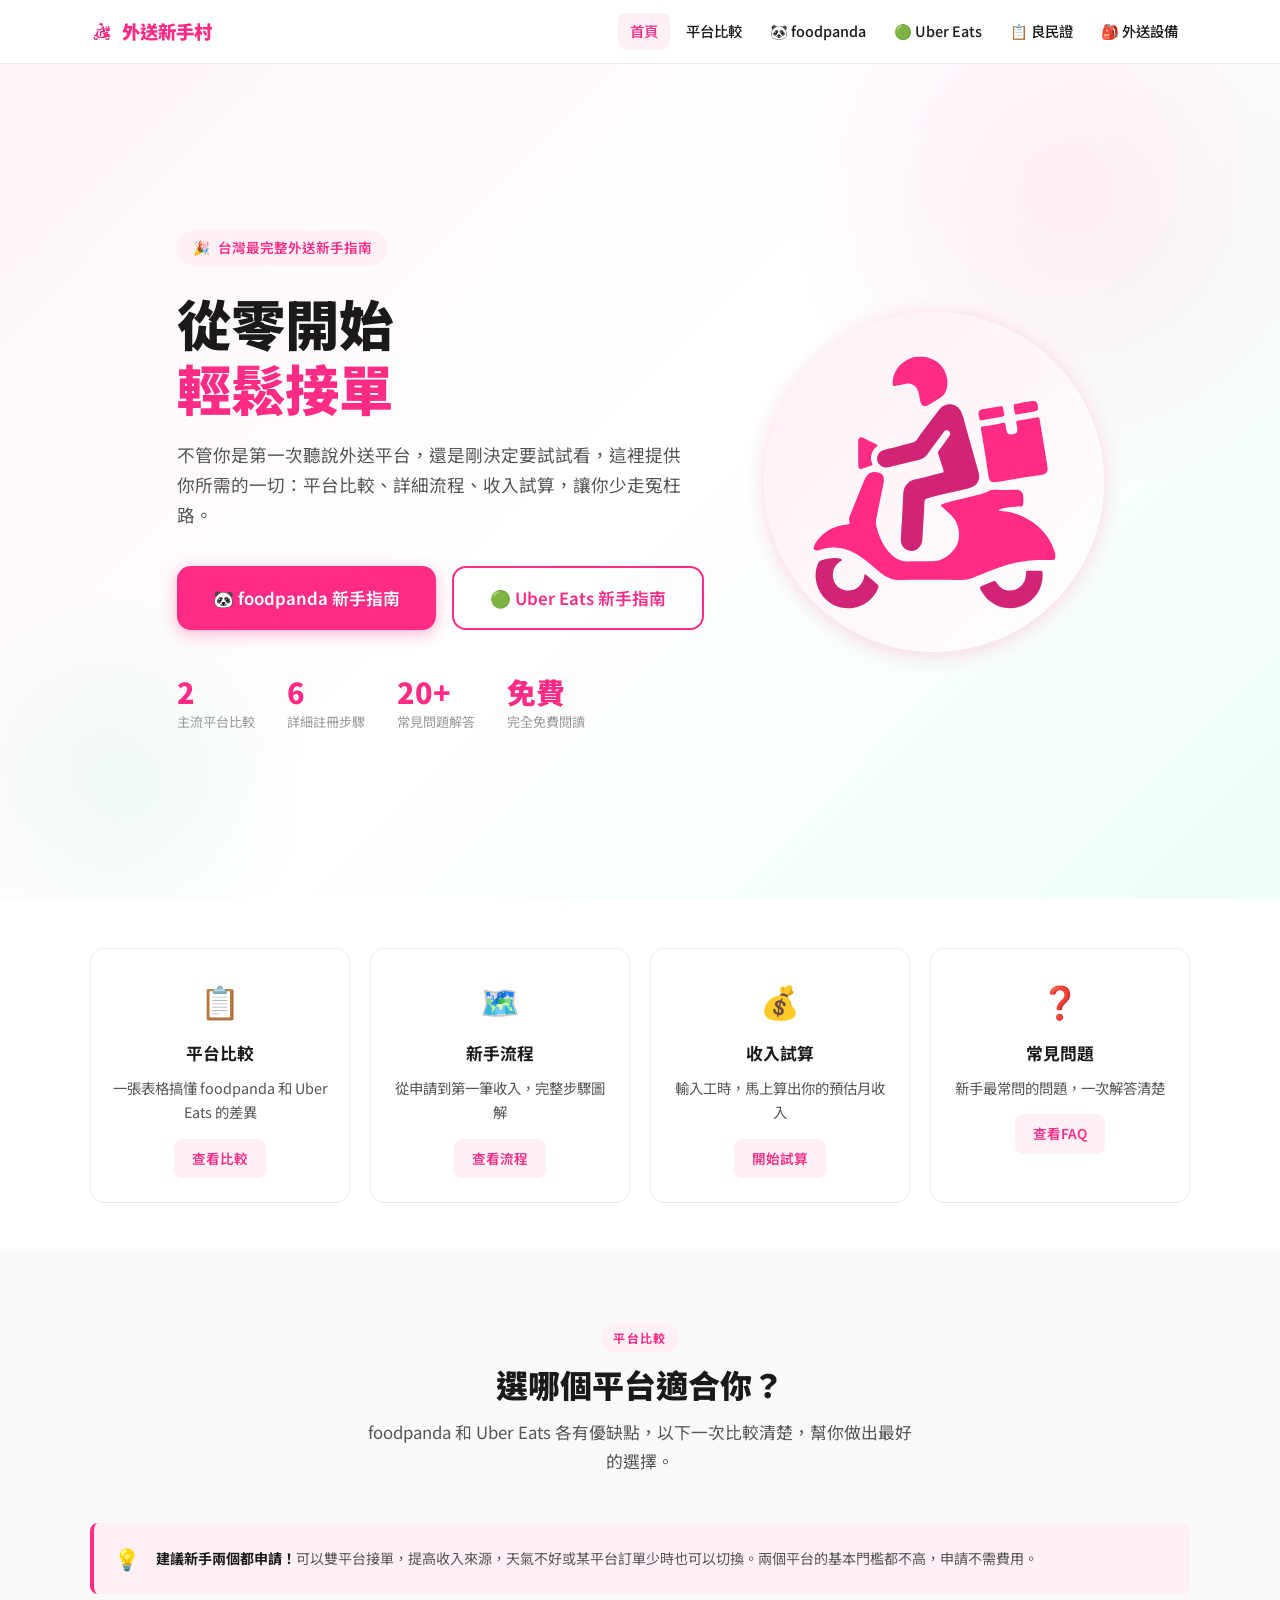
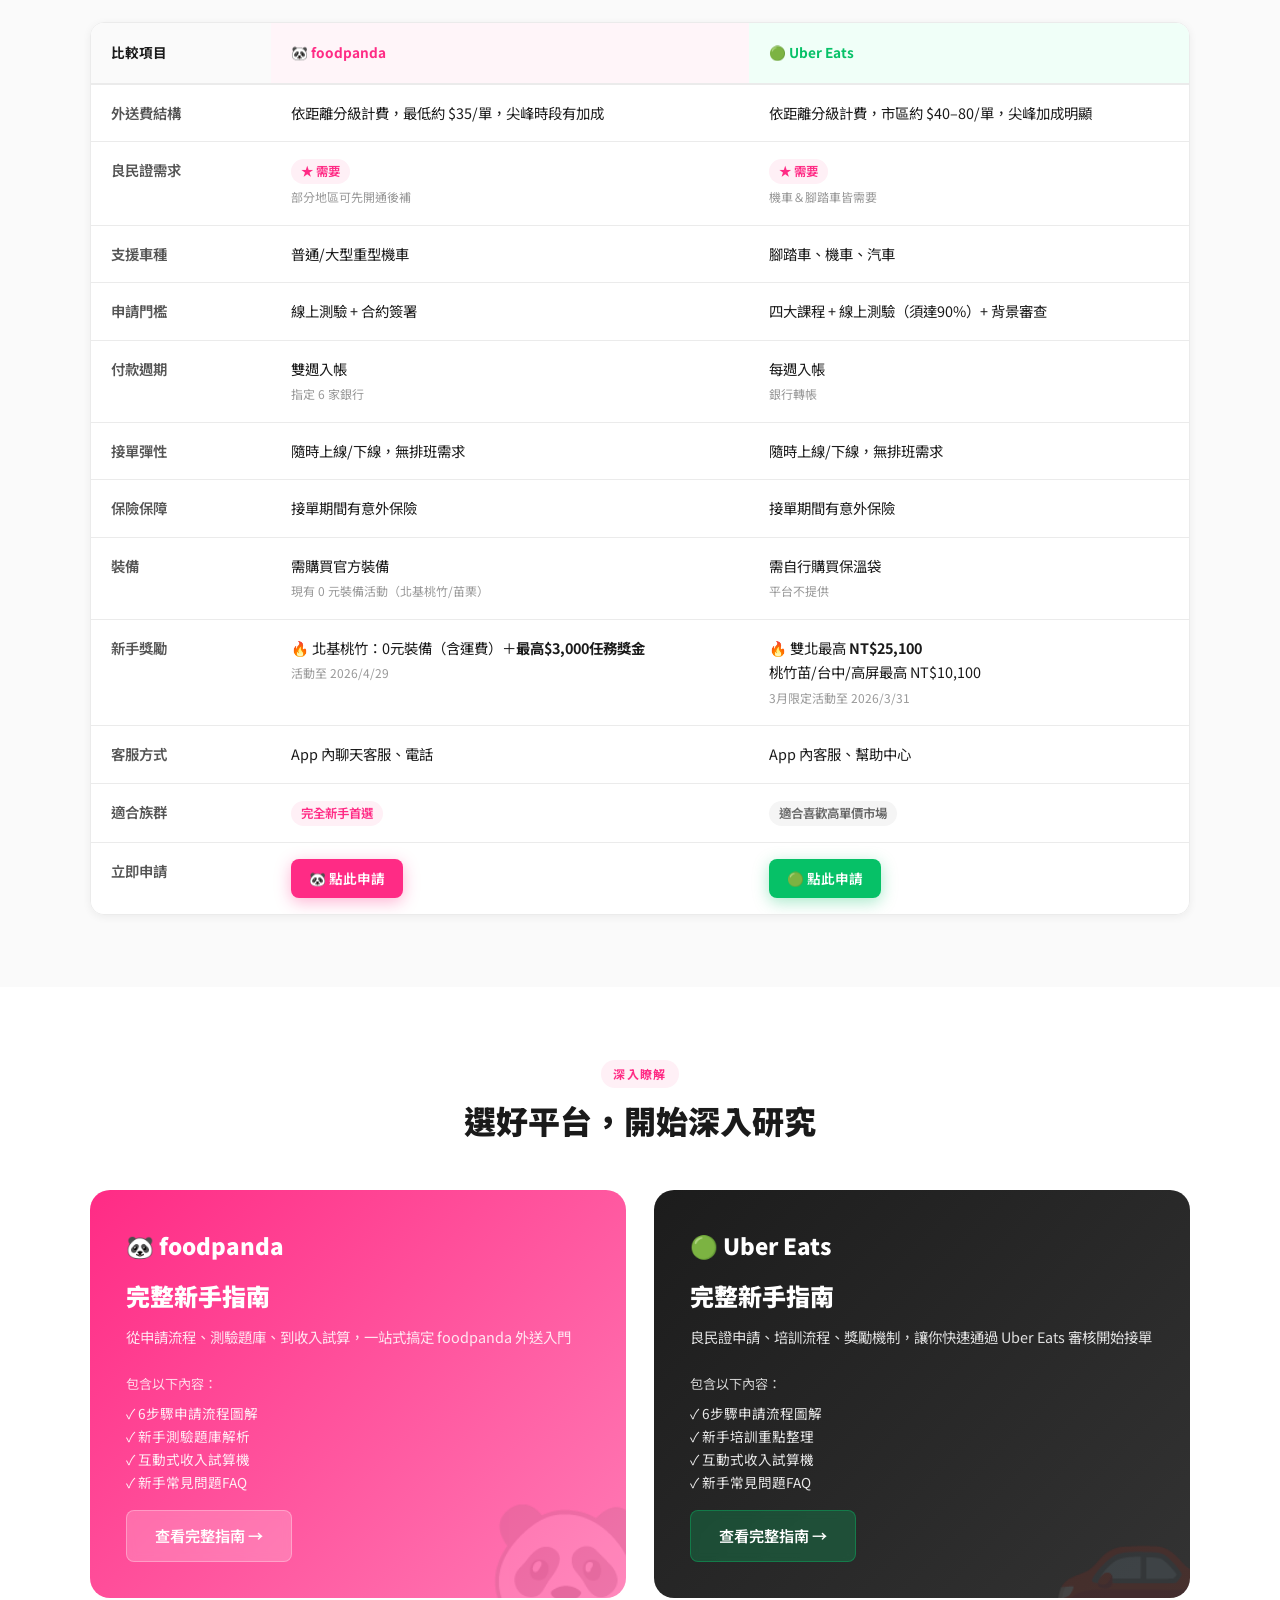
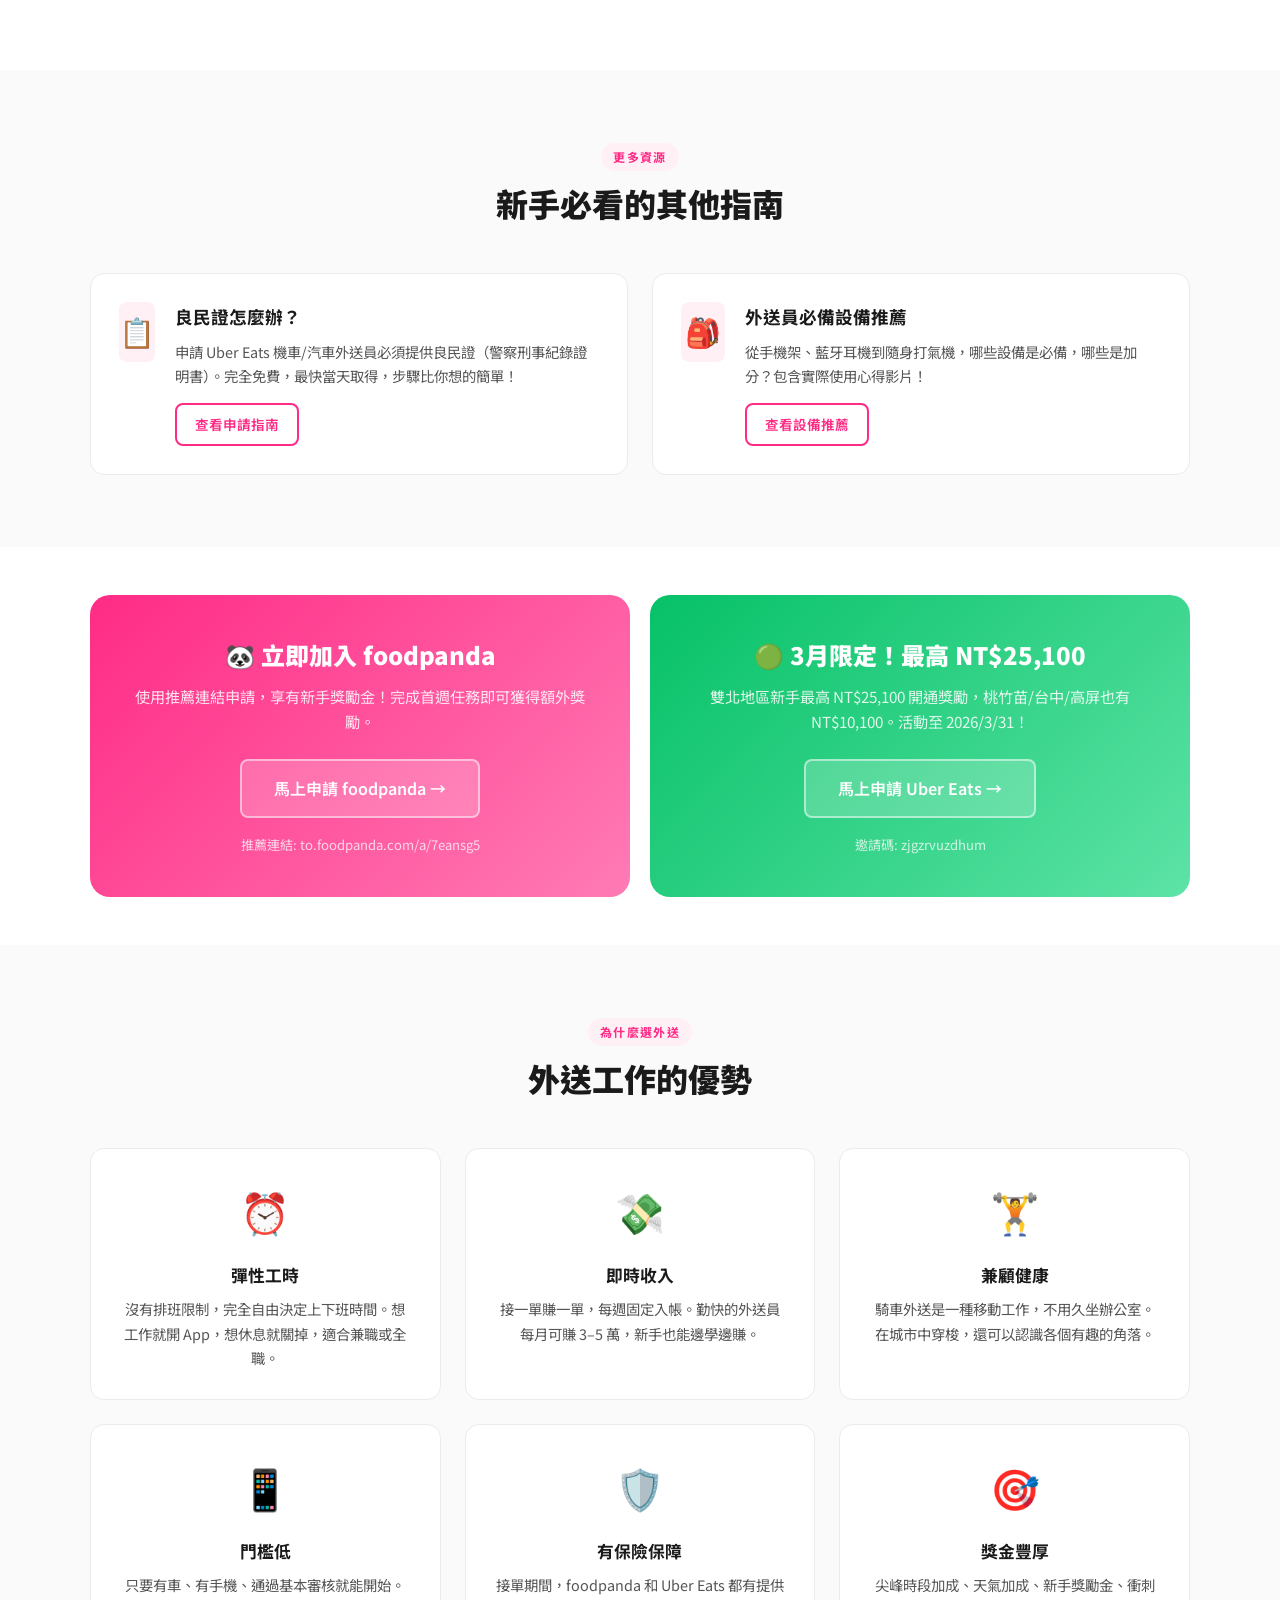
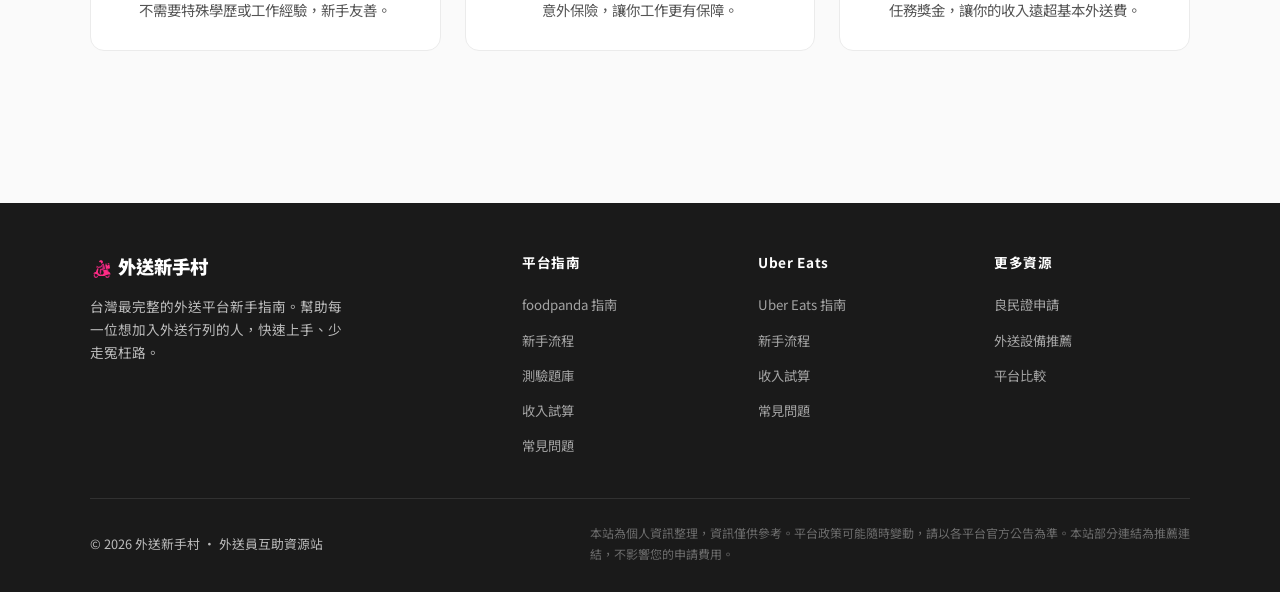
==== commit d473b96a: "feat: 更新 foodpanda 四月新手獎勵活動內容 - 活動期限從 2026/3/30 延長至 2026/4/29 - 北基桃竹地區裝備加入「含運費」說明 - 移除苗栗、高雄屏東地區舊方案 -" ====
--- a/index.html
+++ b/index.html
@@ -195,7 +195,7 @@
           </tr>
           <tr>
             <td>新手獎勵</td>
-            <td>🔥 北基桃竹：0元裝備＋<strong>$3,000任務獎金</strong><br>苗栗：0元裝備<br><small style="color:#999;">活動至 2026/3/30</small></td>
+            <td>🔥 北基桃竹：0元裝備（含運費）＋<strong>最高$3,000任務獎金</strong><br><small style="color:#999;">活動至 2026/4/29</small></td>
             <td>🔥 雙北最高 <strong>NT$25,100</strong><br>桃竹苗/台中/高屏最高 NT$10,100<br><small style="color:#999;">3月限定活動至 2026/3/31</small></td>
           </tr>
           <tr>
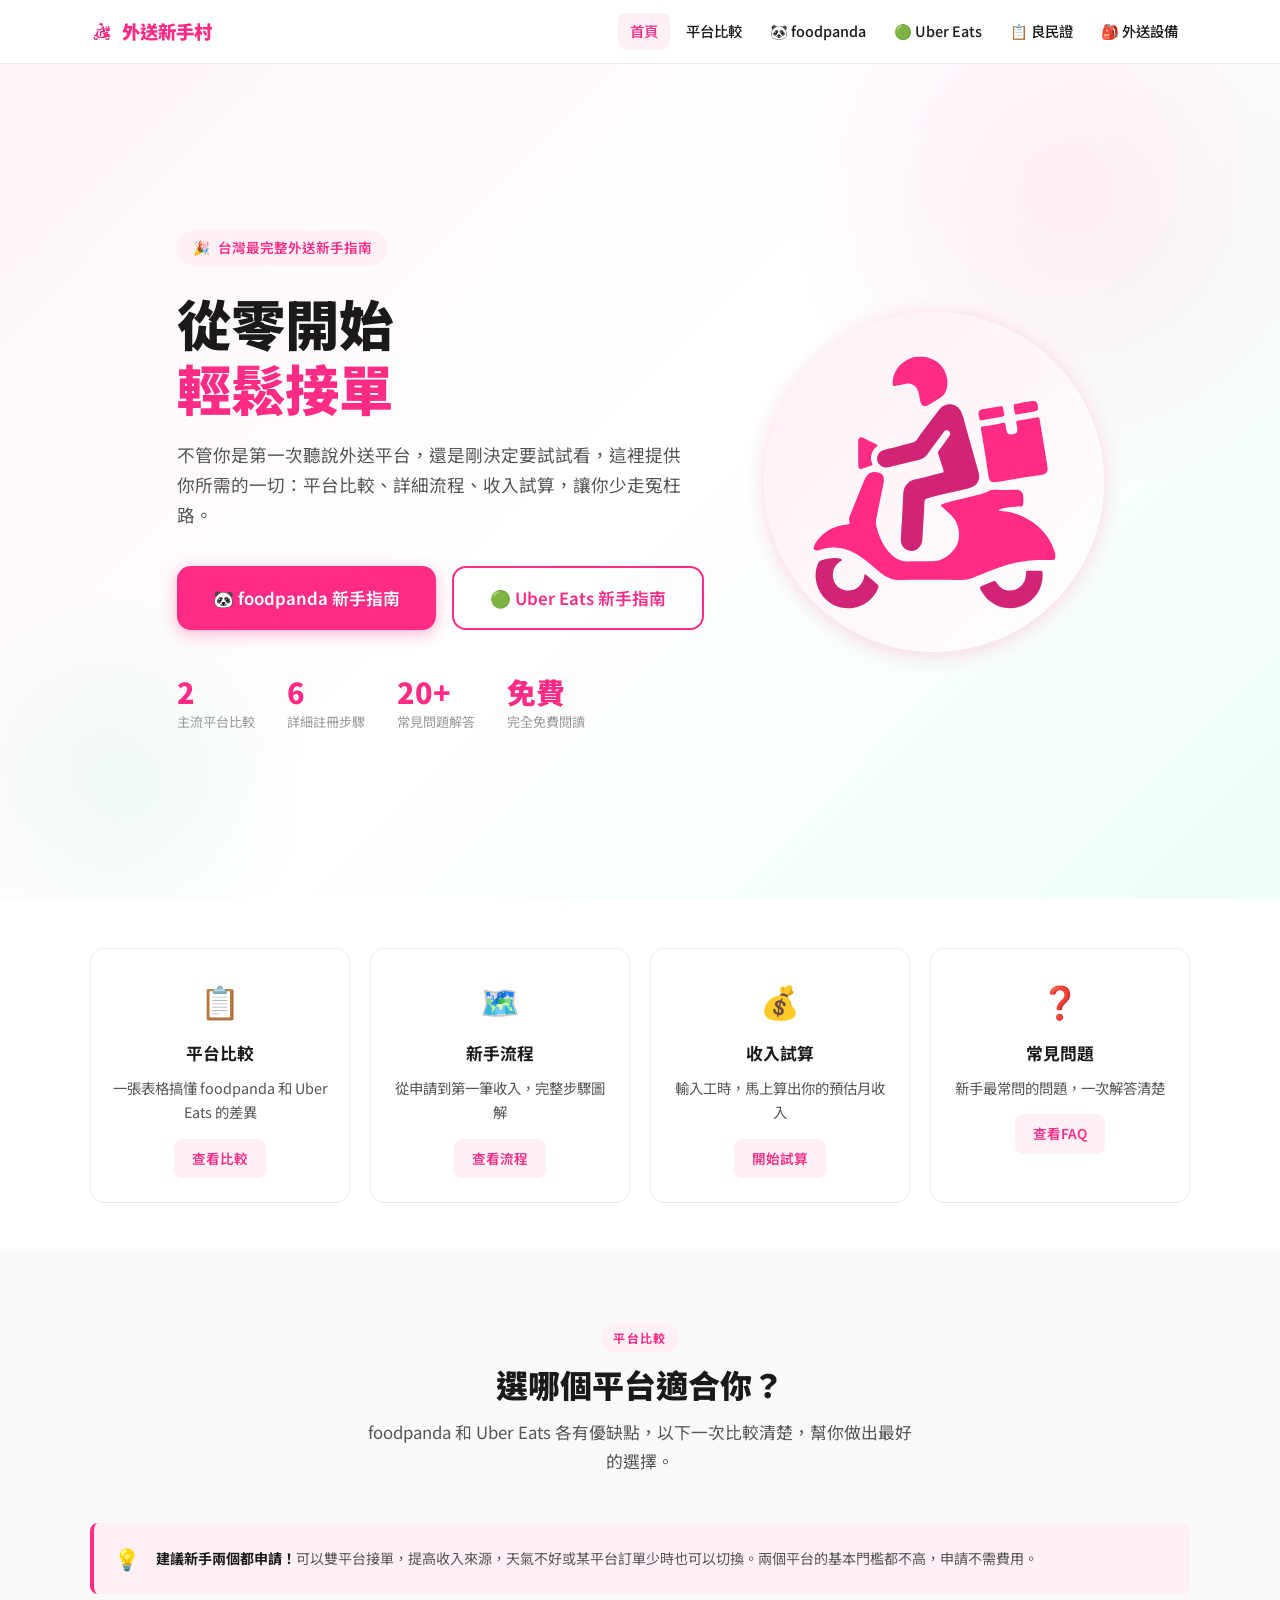
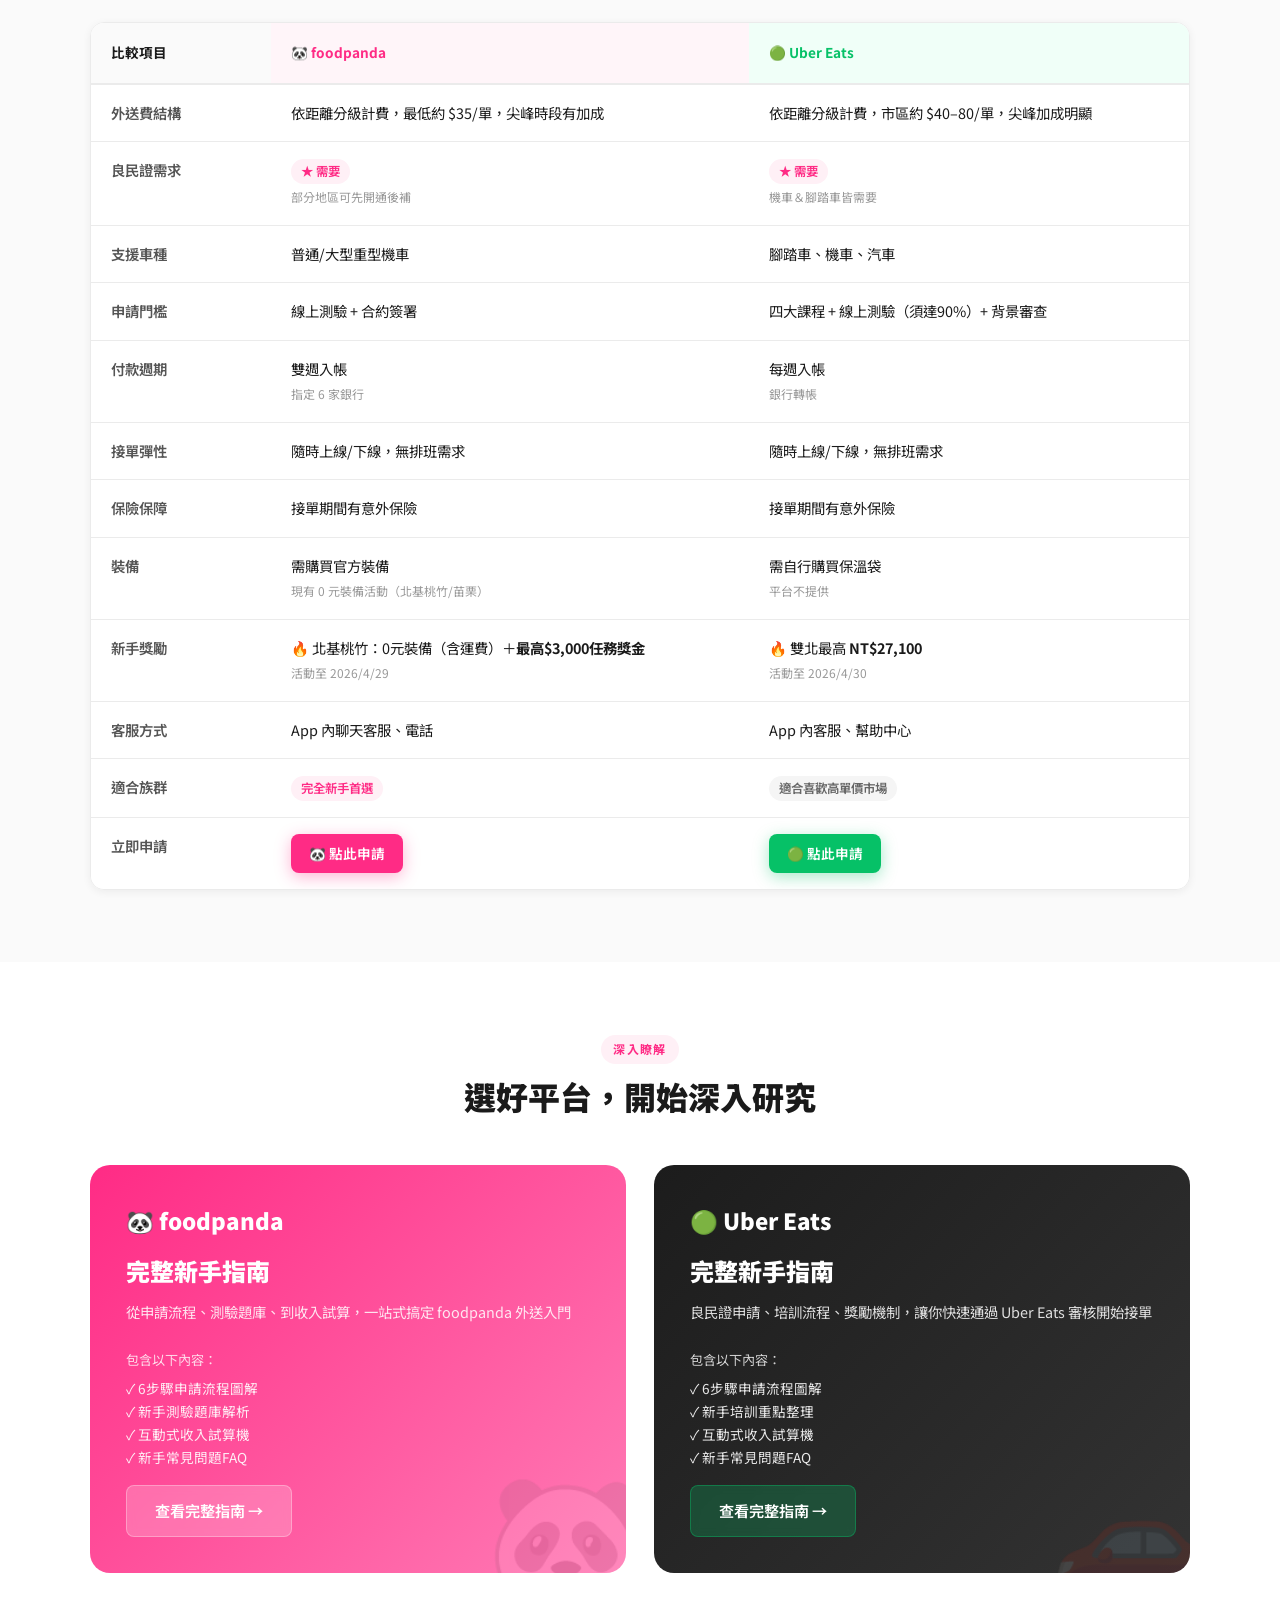
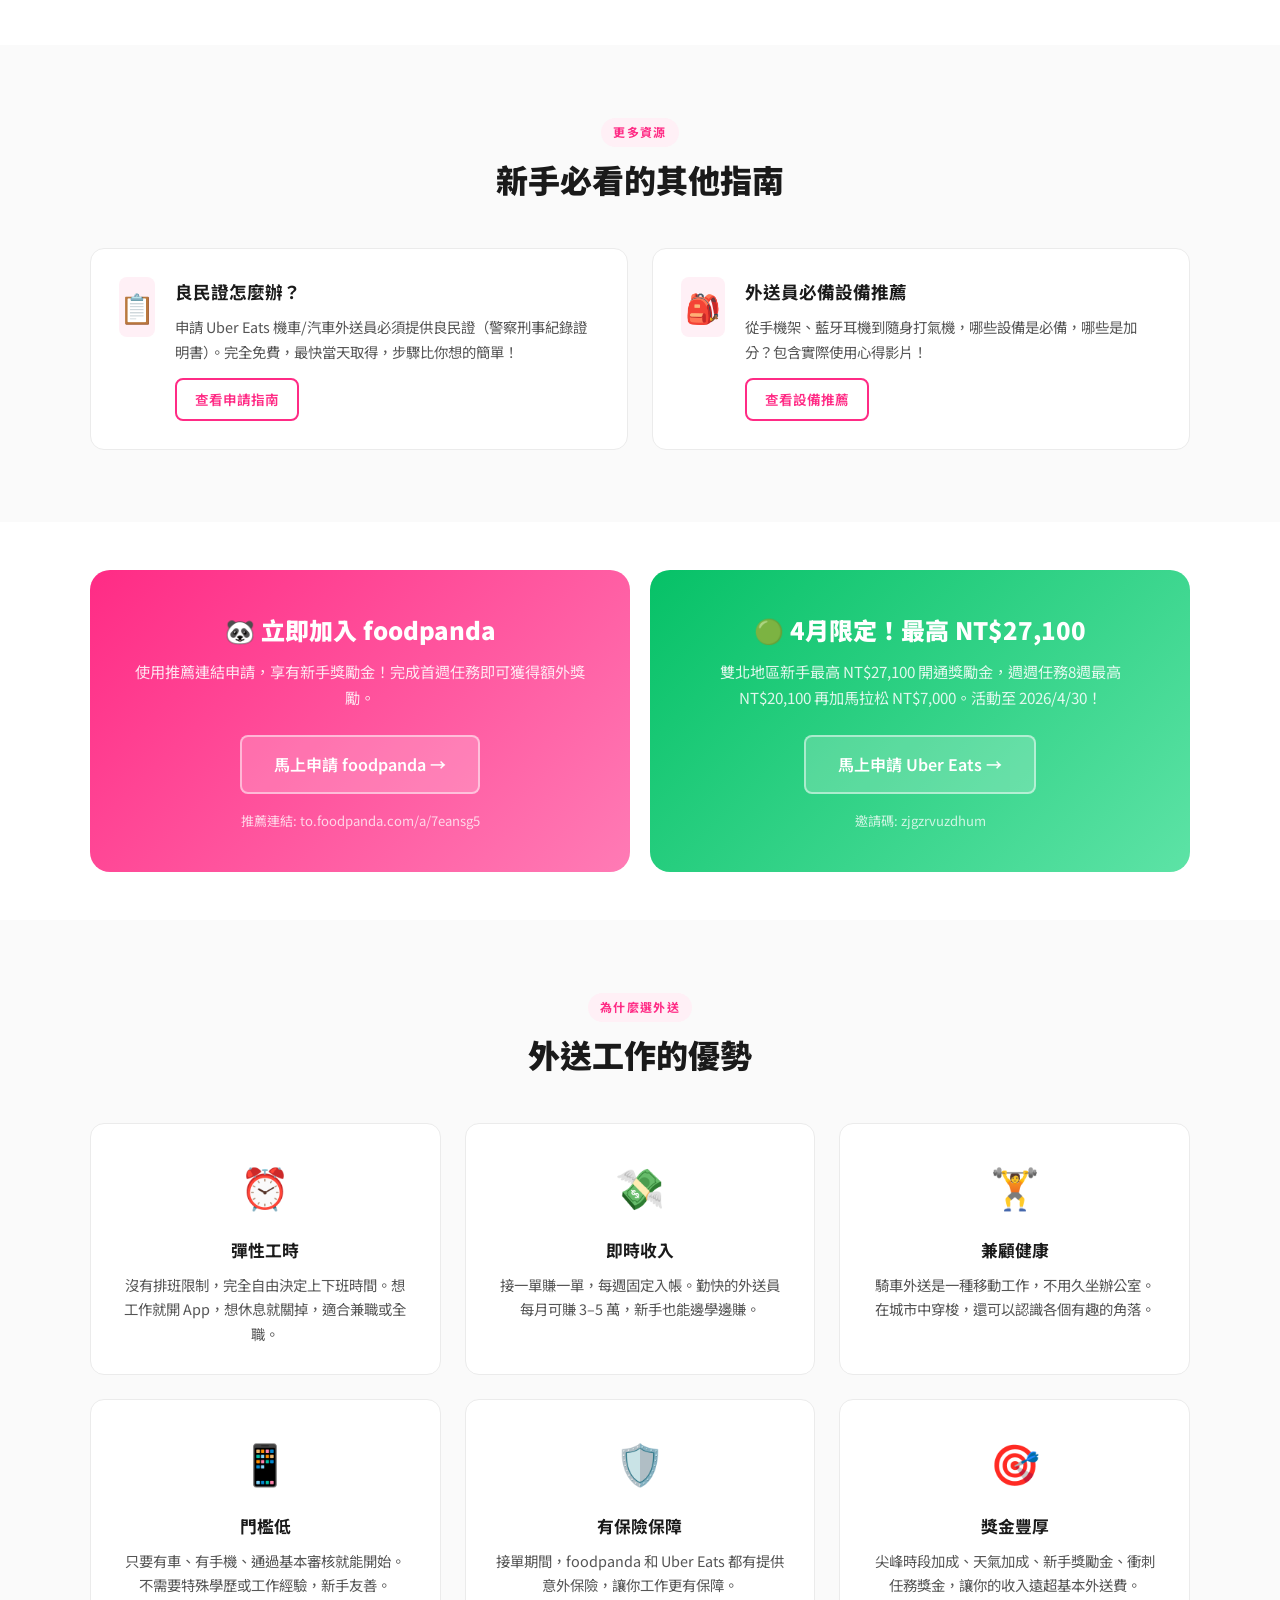
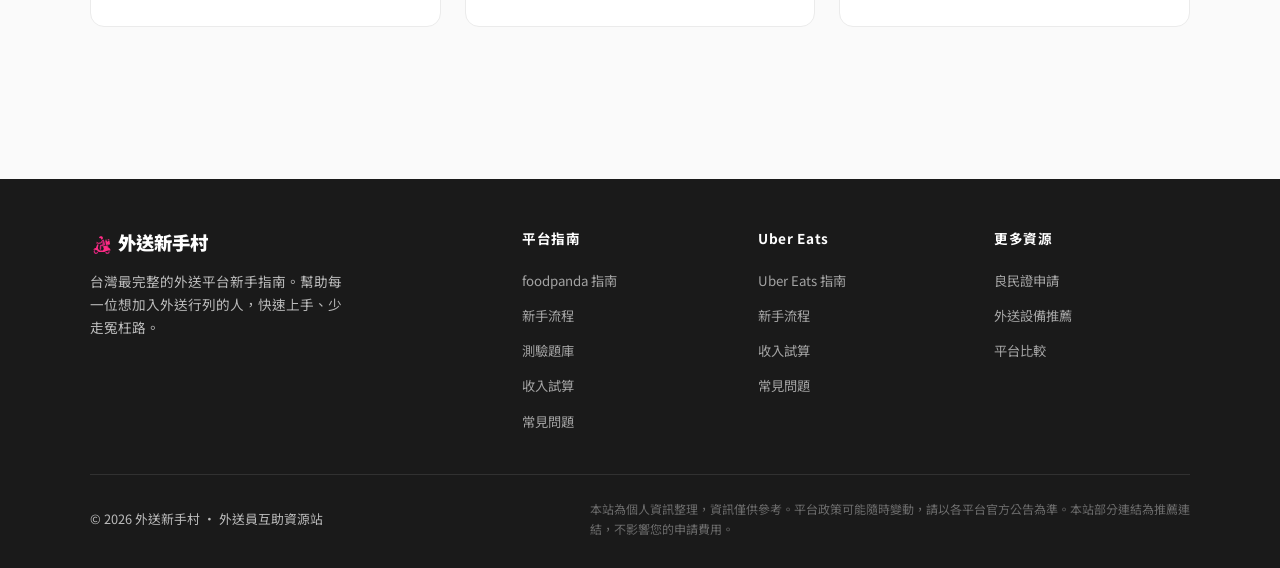
==== commit 448372a3: "feat: 更新 Uber Eats 四月新手獎勵活動內容 - 雙北最高獎勵金從 NT$25,100 提升至 NT$27,100 - 週週任務獎勵從 NT$19,100 提升至 NT$20,100 -" ====
--- a/index.html
+++ b/index.html
@@ -196,7 +196,7 @@
           <tr>
             <td>新手獎勵</td>
             <td>🔥 北基桃竹：0元裝備（含運費）＋<strong>最高$3,000任務獎金</strong><br><small style="color:#999;">活動至 2026/4/29</small></td>
-            <td>🔥 雙北最高 <strong>NT$25,100</strong><br>桃竹苗/台中/高屏最高 NT$10,100<br><small style="color:#999;">3月限定活動至 2026/3/31</small></td>
+            <td>🔥 雙北最高 <strong>NT$27,100</strong><br><small style="color:#999;">活動至 2026/4/30</small></td>
           </tr>
           <tr>
             <td>客服方式</td>
@@ -298,8 +298,8 @@
         <div class="referral-code">推薦連結: to.foodpanda.com/a/7eansg5</div>
       </div>
       <div class="referral-banner green" style="margin:0;">
-        <h3>🟢 3月限定！最高 NT$25,100</h3>
-        <p>雙北地區新手最高 NT$25,100 開通獎勵，桃竹苗/台中/高屏也有 NT$10,100。活動至 2026/3/31！</p>
+        <h3>🟢 4月限定！最高 NT$27,100</h3>
+        <p>雙北地區新手最高 NT$27,100 開通獎勵金，週週任務8週最高 NT$20,100 再加馬拉松 NT$7,000。活動至 2026/4/30！</p>
         <a href="https://www.uber.com/signup/drive/deliver/?invite_code=zjgzrvuzdhum" target="_blank" class="btn">馬上申請 Uber Eats →</a>
         <div class="referral-code">邀請碼: zjgzrvuzdhum</div>
       </div>
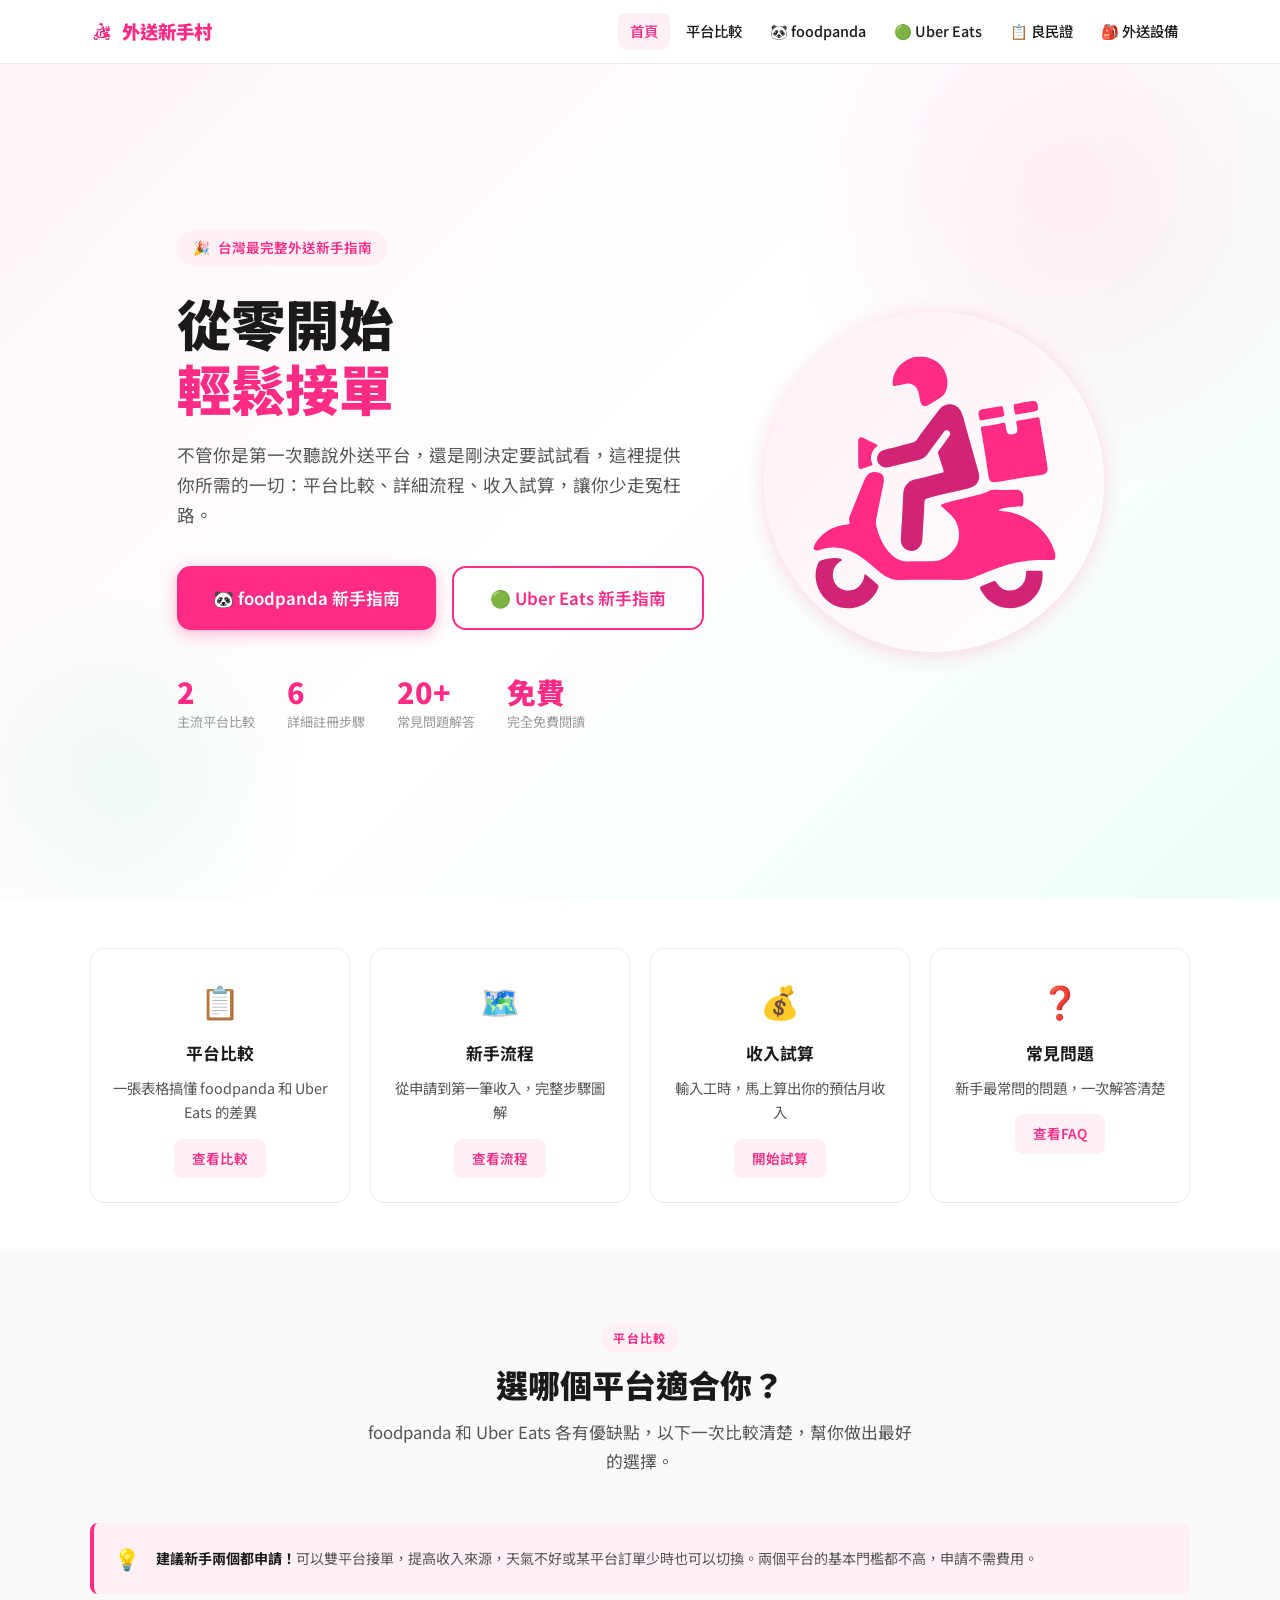
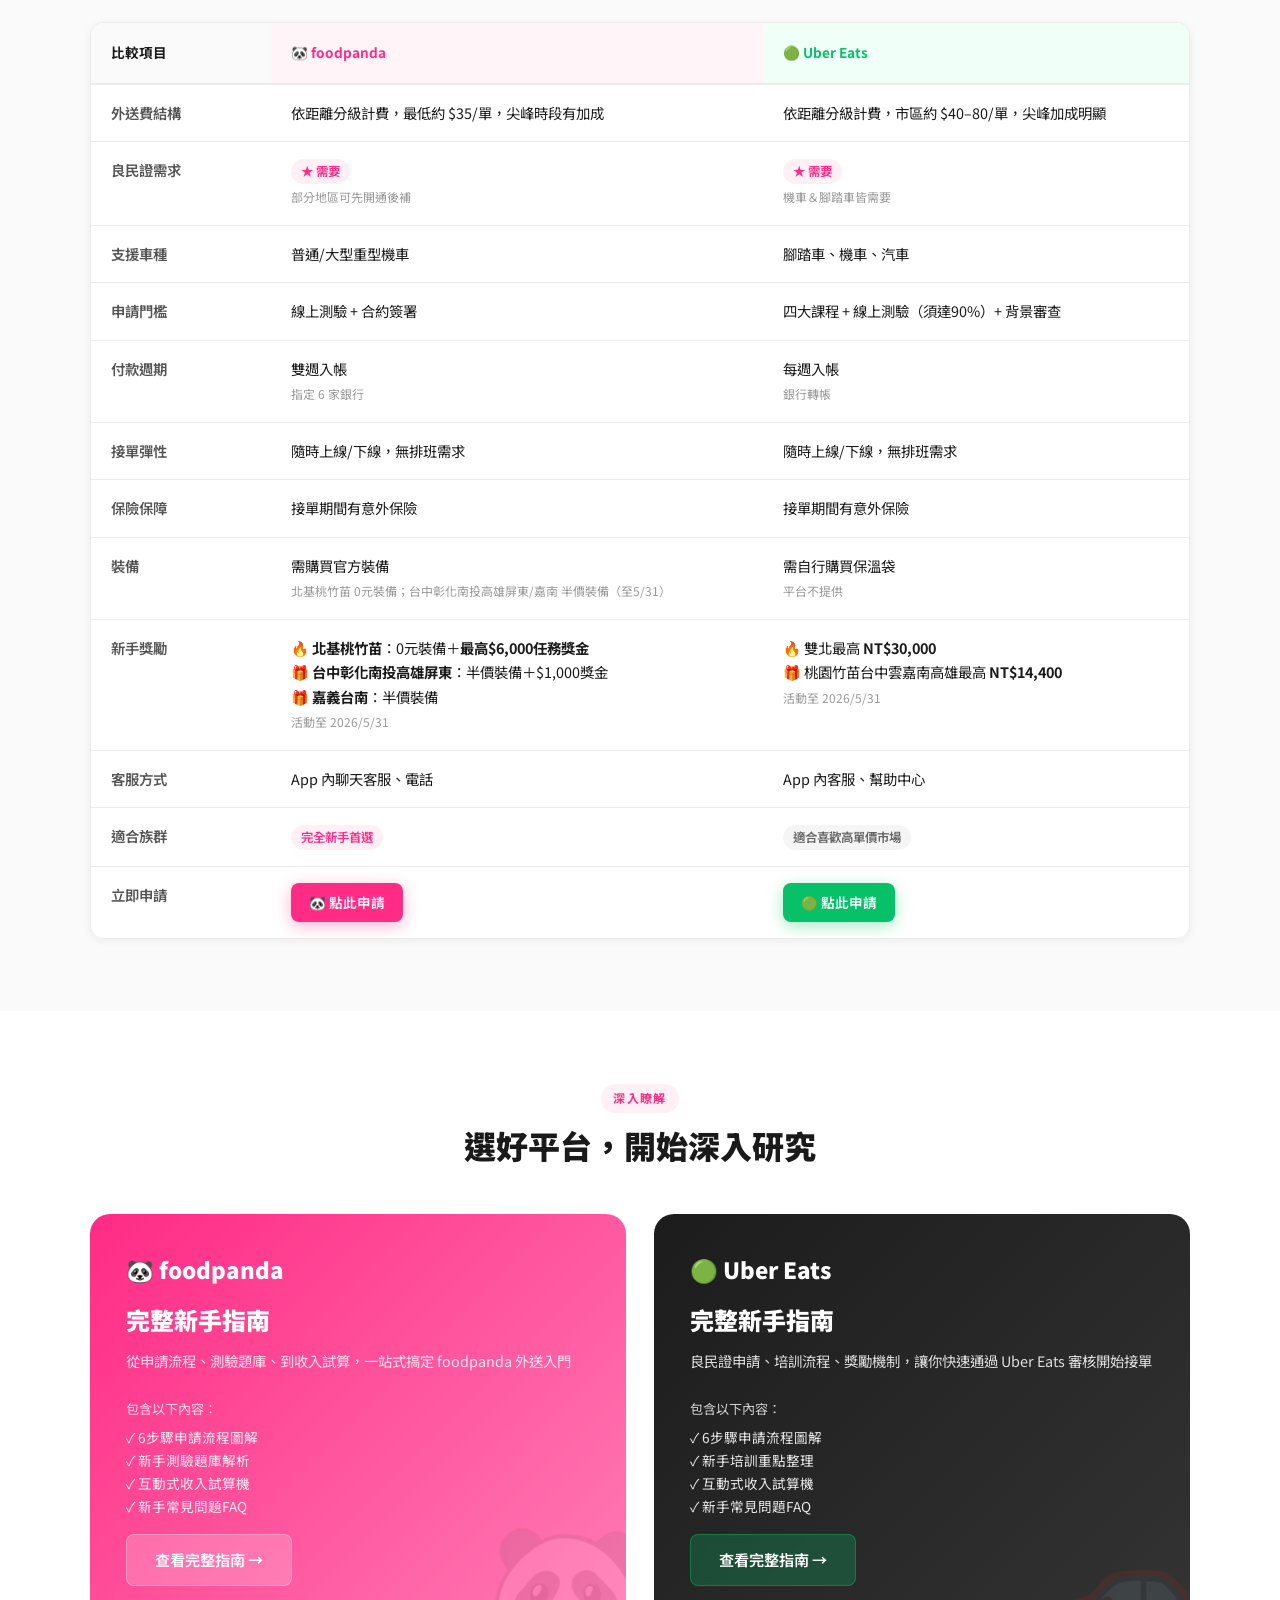
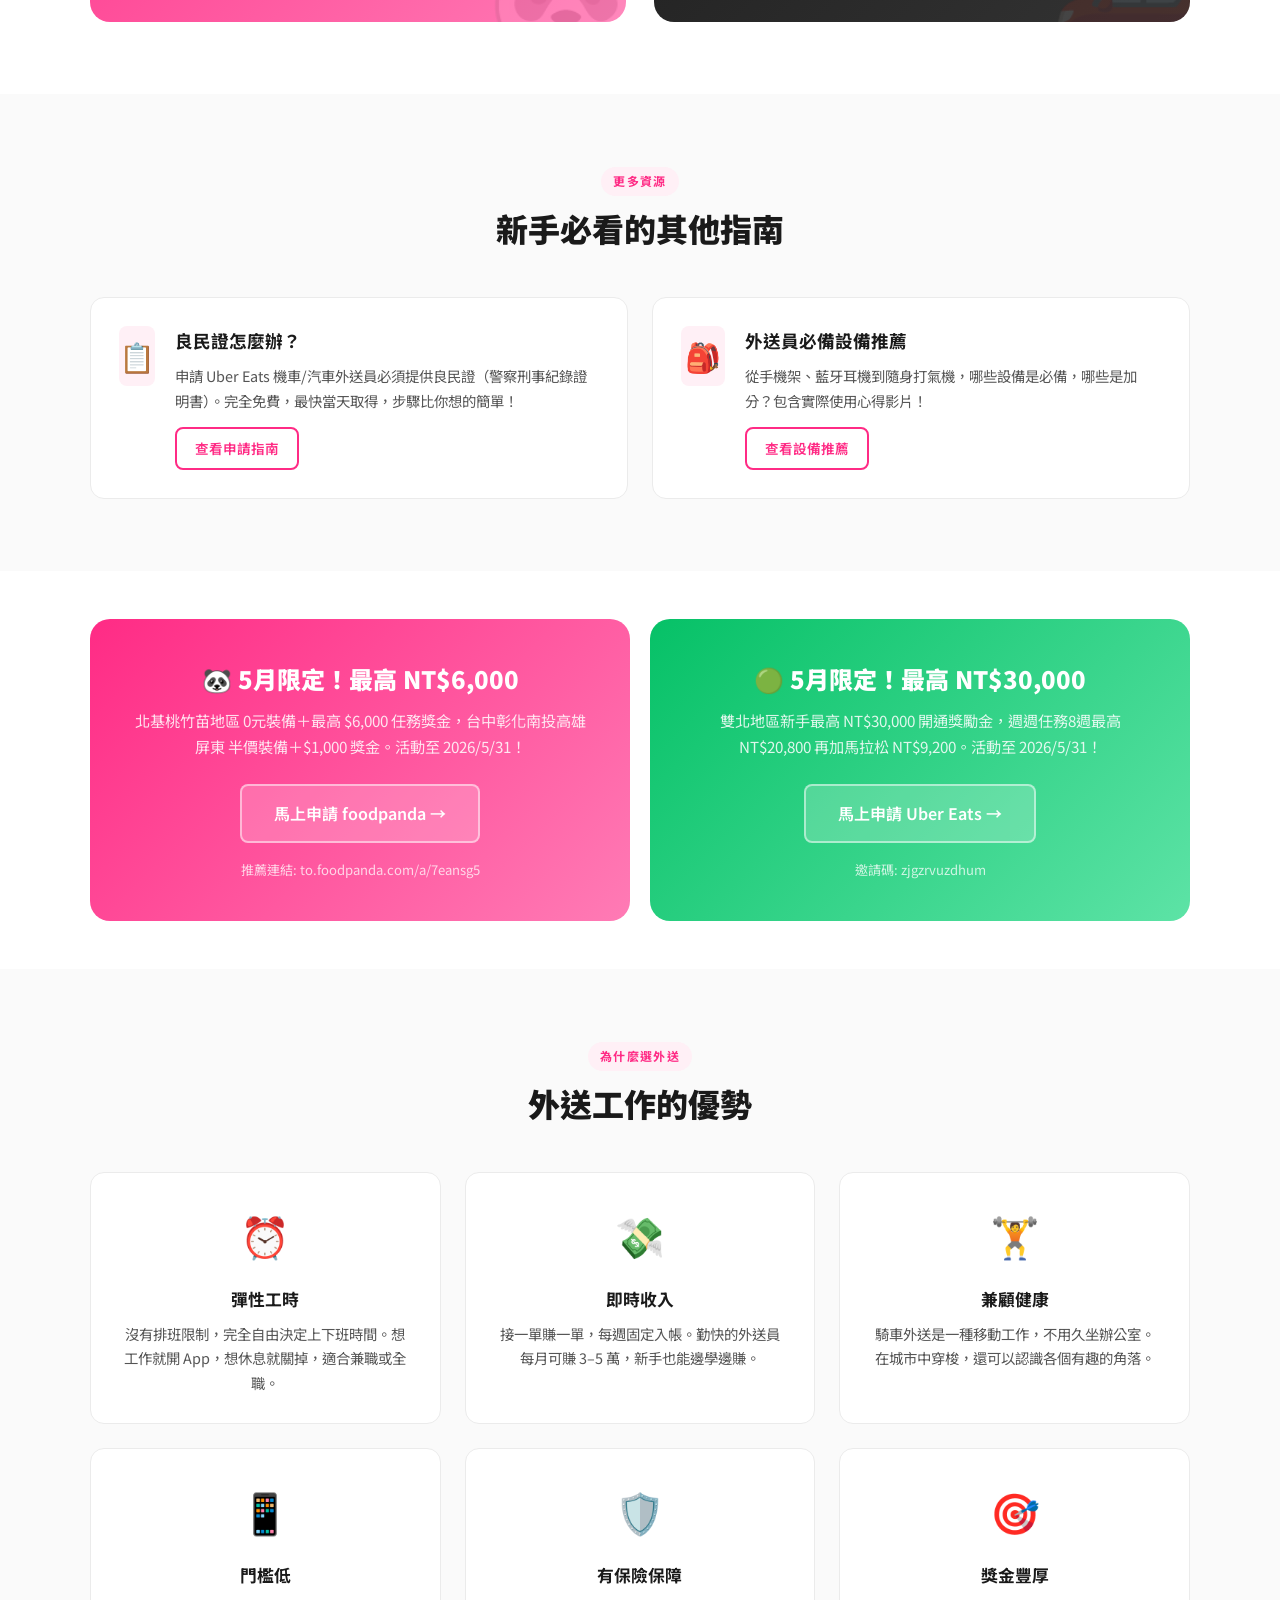
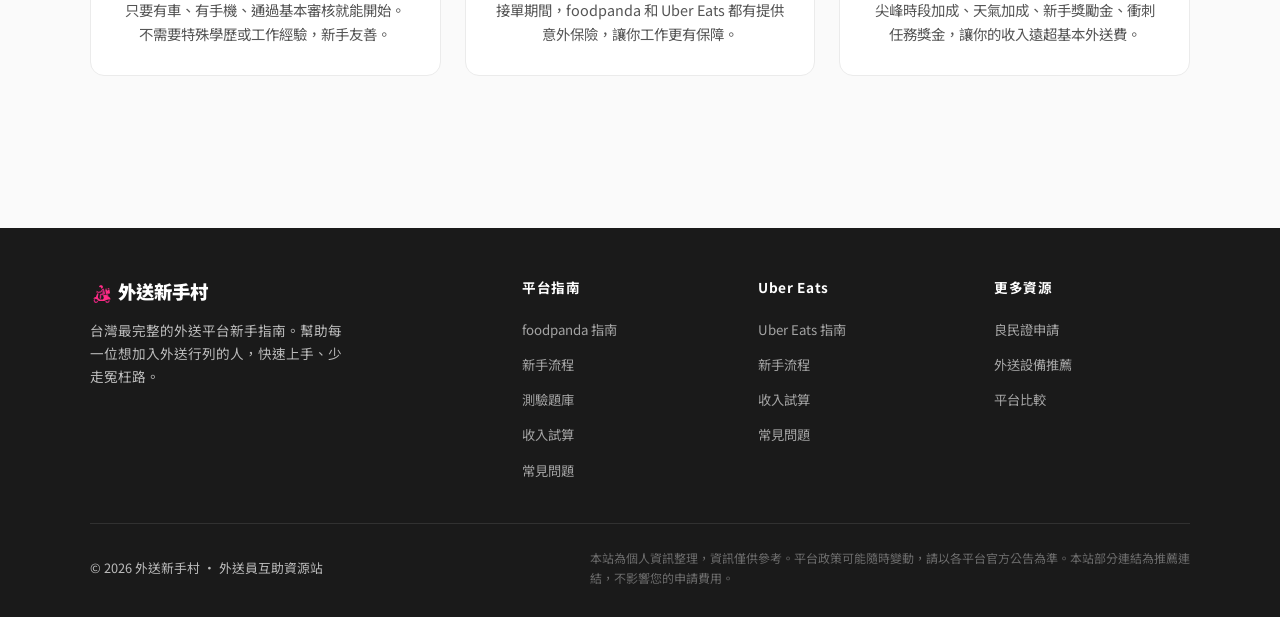
==== commit 3f54544a: "feat: 更新 foodpanda 及 Uber Eats 五月新手獎勵活動內容 - foodpanda：截止日更新至 5/31，北基桃竹苗 0元裝備＋$6,000，新增台中彰化南投高雄屏東半價裝備" ====
--- a/index.html
+++ b/index.html
@@ -26,8 +26,34 @@
   <meta name="twitter:title" content="外送新手村 — 從零開始，輕鬆接單" />
   <meta name="twitter:description" content="外送新手村提供完整的台灣外送平台入門指南，包括 foodpanda、Uber Eats 詳細比較、新手流程、收入試算，幫你快速上手外送工作。" />
   <meta name="twitter:image" content="https://huskyomega.github.io/delivery-noob/images/preview.png" />
+  <link rel="canonical" href="https://huskyomega.github.io/delivery-noob/" />
+  <meta name="robots" content="index, follow" />
   <link rel="icon" type="image/svg+xml" href="favicon.svg" />
   <link rel="stylesheet" href="css/style.css" />
+  <script type="application/ld+json">
+  {
+    "@context": "https://schema.org",
+    "@graph": [
+      {
+        "@type": "WebSite",
+        "@id": "https://huskyomega.github.io/delivery-noob/#website",
+        "url": "https://huskyomega.github.io/delivery-noob/",
+        "name": "外送新手村",
+        "description": "台灣最完整的外送平台新手指南，包含 foodpanda、Uber Eats 比較、申請流程、收入試算。",
+        "inLanguage": "zh-TW"
+      },
+      {
+        "@type": "WebPage",
+        "@id": "https://huskyomega.github.io/delivery-noob/#webpage",
+        "url": "https://huskyomega.github.io/delivery-noob/",
+        "name": "外送新手村 — 從零開始，輕鬆接單",
+        "description": "外送新手村提供完整的台灣外送平台入門指南，包括 foodpanda、Uber Eats 詳細比較、新手流程、收入試算，幫你快速上手外送工作。",
+        "inLanguage": "zh-TW",
+        "isPartOf": { "@id": "https://huskyomega.github.io/delivery-noob/#website" }
+      }
+    ]
+  }
+  </script>
 </head>
 <body>
 
@@ -190,13 +216,13 @@
           </tr>
           <tr>
             <td>裝備</td>
-            <td>需購買官方裝備<br><small style="color:#999;">現有 0 元裝備活動（北基桃竹/苗栗）</small></td>
+            <td>需購買官方裝備<br><small style="color:#999;">北基桃竹苗 0元裝備；台中彰化南投高雄屏東/嘉南 半價裝備（至5/31）</small></td>
             <td>需自行購買保溫袋<br><small style="color:#999;">平台不提供</small></td>
           </tr>
           <tr>
             <td>新手獎勵</td>
-            <td>🔥 北基桃竹：0元裝備（含運費）＋<strong>最高$3,000任務獎金</strong><br><small style="color:#999;">活動至 2026/4/29</small></td>
-            <td>🔥 雙北最高 <strong>NT$27,100</strong><br><small style="color:#999;">活動至 2026/4/30</small></td>
+            <td>🔥 <strong>北基桃竹苗</strong>：0元裝備＋<strong>最高$6,000任務獎金</strong><br>🎁 <strong>台中彰化南投高雄屏東</strong>：半價裝備＋$1,000獎金<br>🎁 <strong>嘉義台南</strong>：半價裝備<br><small style="color:#999;">活動至 2026/5/31</small></td>
+            <td>🔥 雙北最高 <strong>NT$30,000</strong><br>🎁 桃園竹苗台中雲嘉南高雄最高 <strong>NT$14,400</strong><br><small style="color:#999;">活動至 2026/5/31</small></td>
           </tr>
           <tr>
             <td>客服方式</td>
@@ -292,14 +318,14 @@
   <div class="container">
     <div class="grid-2" style="gap:20px;">
       <div class="referral-banner" style="margin:0;">
-        <h3>🐼 立即加入 foodpanda</h3>
-        <p>使用推薦連結申請，享有新手獎勵金！完成首週任務即可獲得額外獎勵。</p>
+        <h3>🐼 5月限定！最高 NT$6,000</h3>
+        <p>北基桃竹苗地區 0元裝備＋最高 $6,000 任務獎金，台中彰化南投高雄屏東 半價裝備＋$1,000 獎金。活動至 2026/5/31！</p>
         <a href="https://to.foodpanda.com/a/7eansg5" target="_blank" class="btn">馬上申請 foodpanda →</a>
         <div class="referral-code">推薦連結: to.foodpanda.com/a/7eansg5</div>
       </div>
       <div class="referral-banner green" style="margin:0;">
-        <h3>🟢 4月限定！最高 NT$27,100</h3>
-        <p>雙北地區新手最高 NT$27,100 開通獎勵金，週週任務8週最高 NT$20,100 再加馬拉松 NT$7,000。活動至 2026/4/30！</p>
+        <h3>🟢 5月限定！最高 NT$30,000</h3>
+        <p>雙北地區新手最高 NT$30,000 開通獎勵金，週週任務8週最高 NT$20,800 再加馬拉松 NT$9,200。活動至 2026/5/31！</p>
         <a href="https://www.uber.com/signup/drive/deliver/?invite_code=zjgzrvuzdhum" target="_blank" class="btn">馬上申請 Uber Eats →</a>
         <div class="referral-code">邀請碼: zjgzrvuzdhum</div>
       </div>
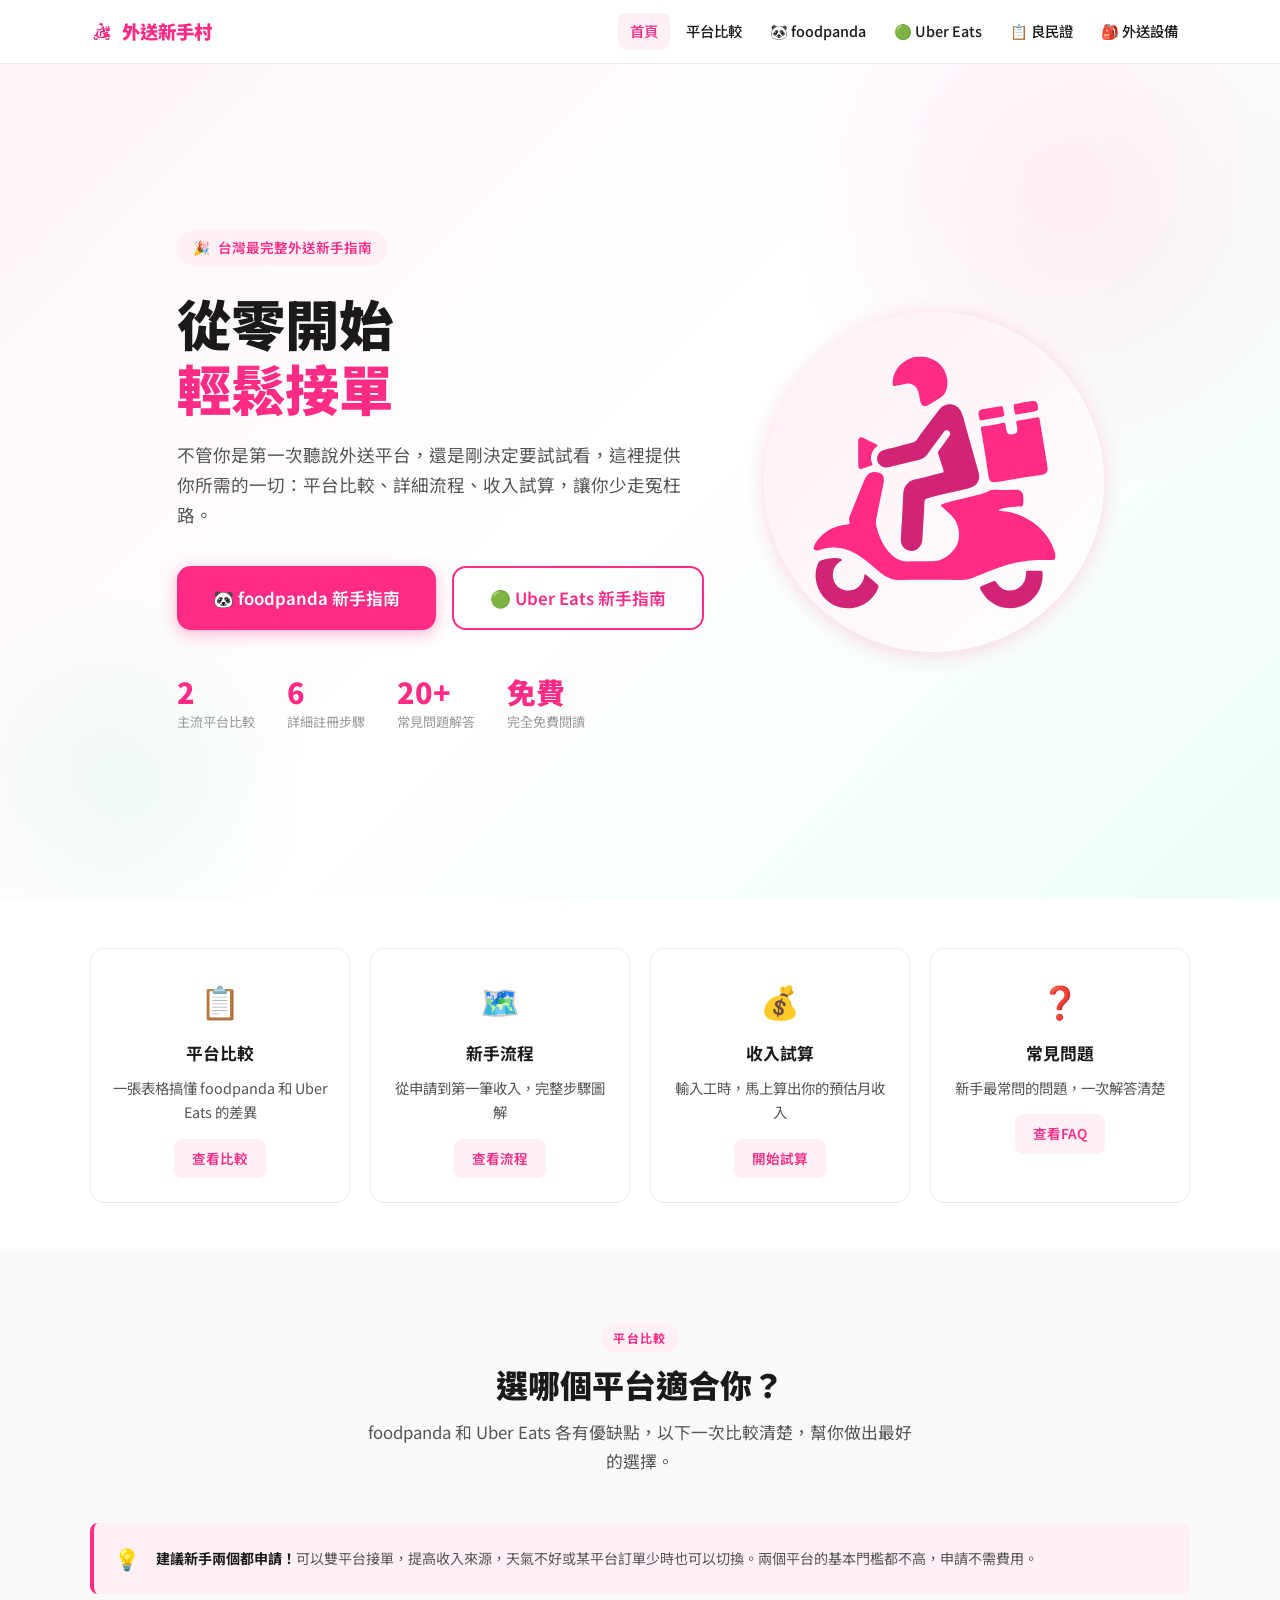
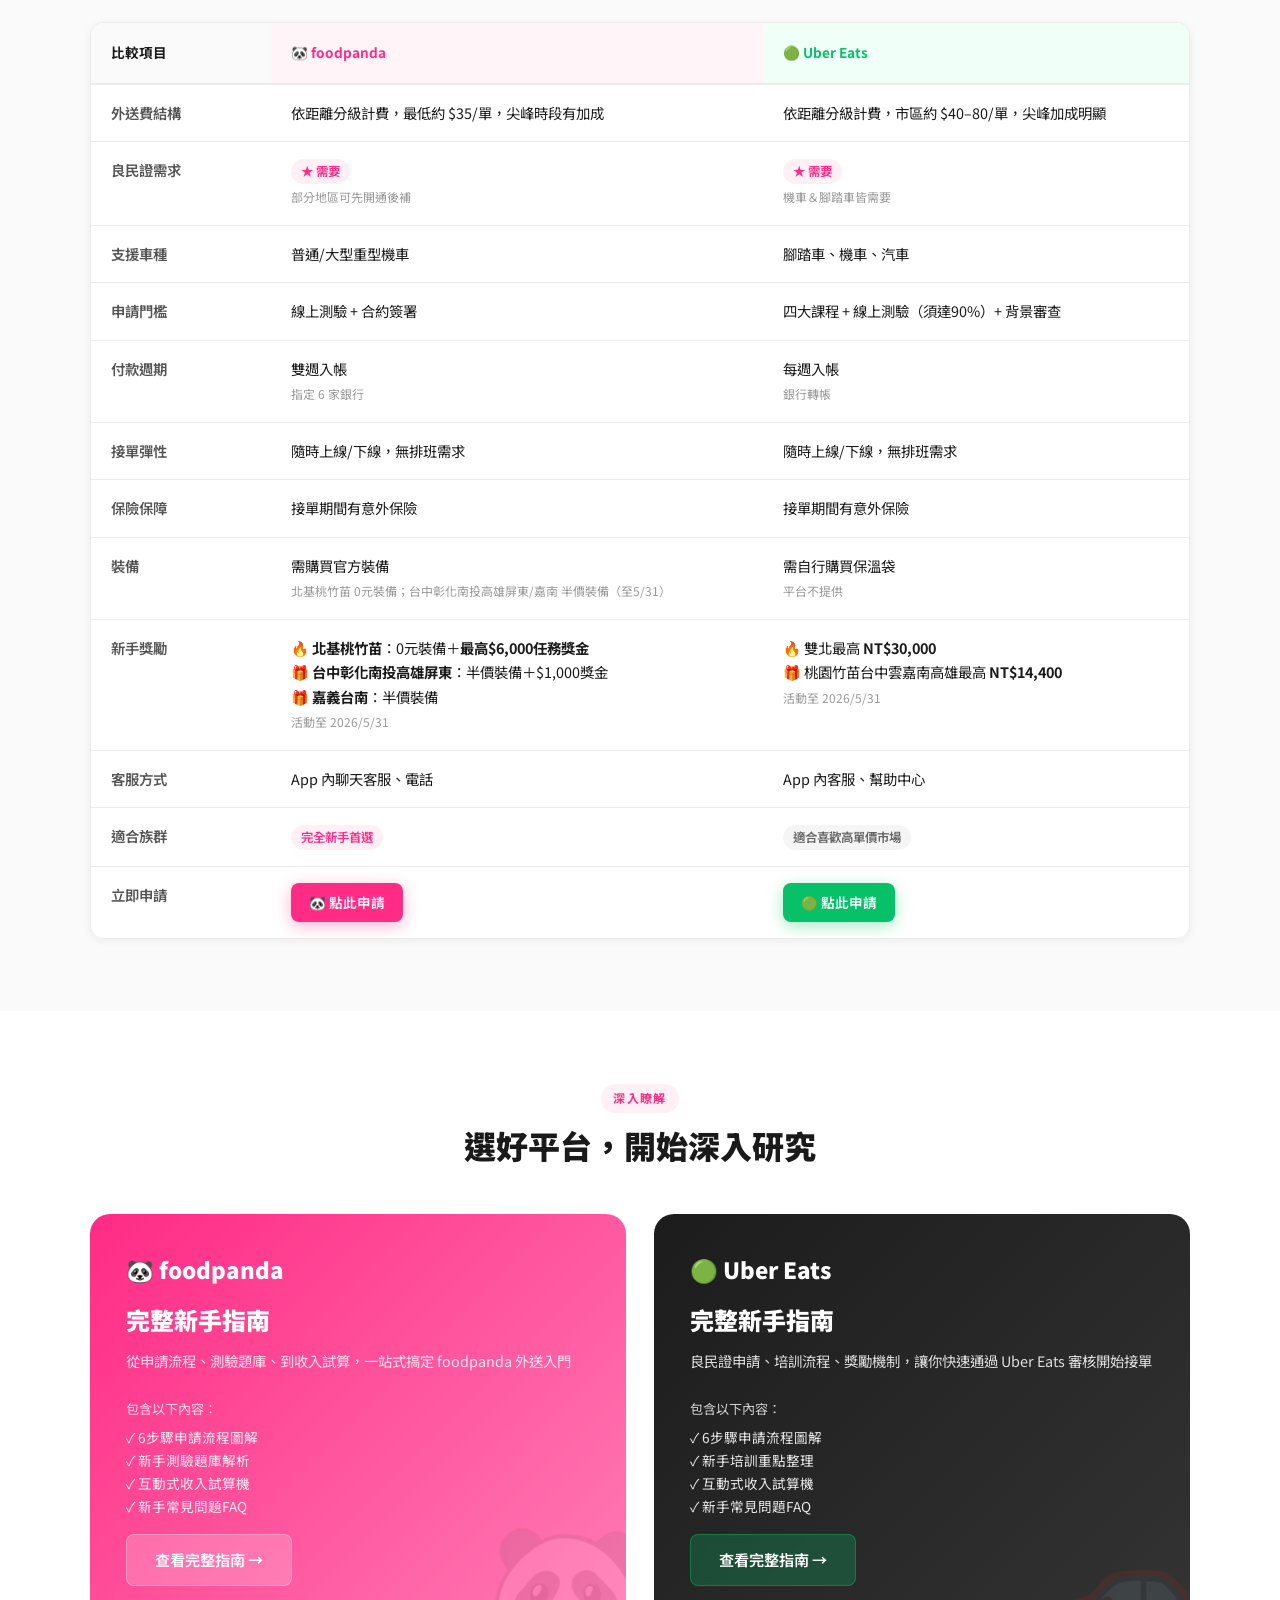
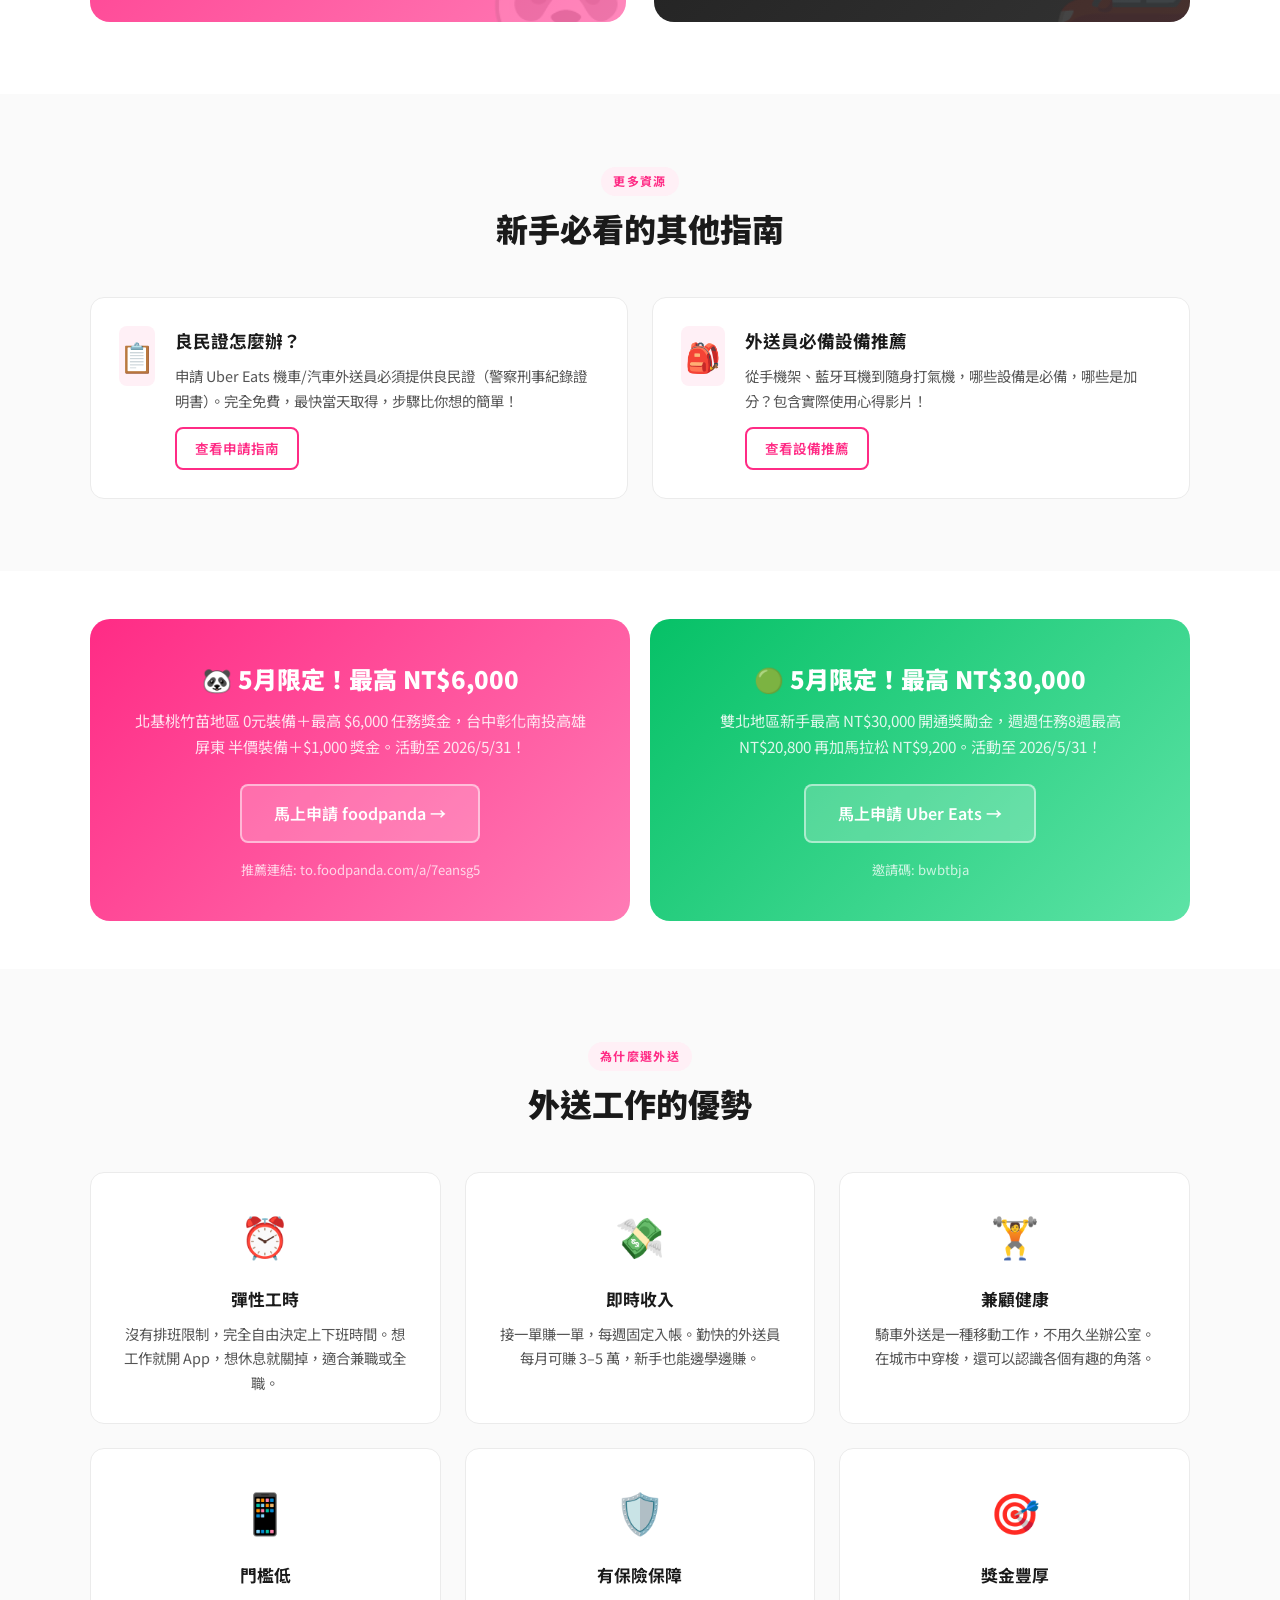
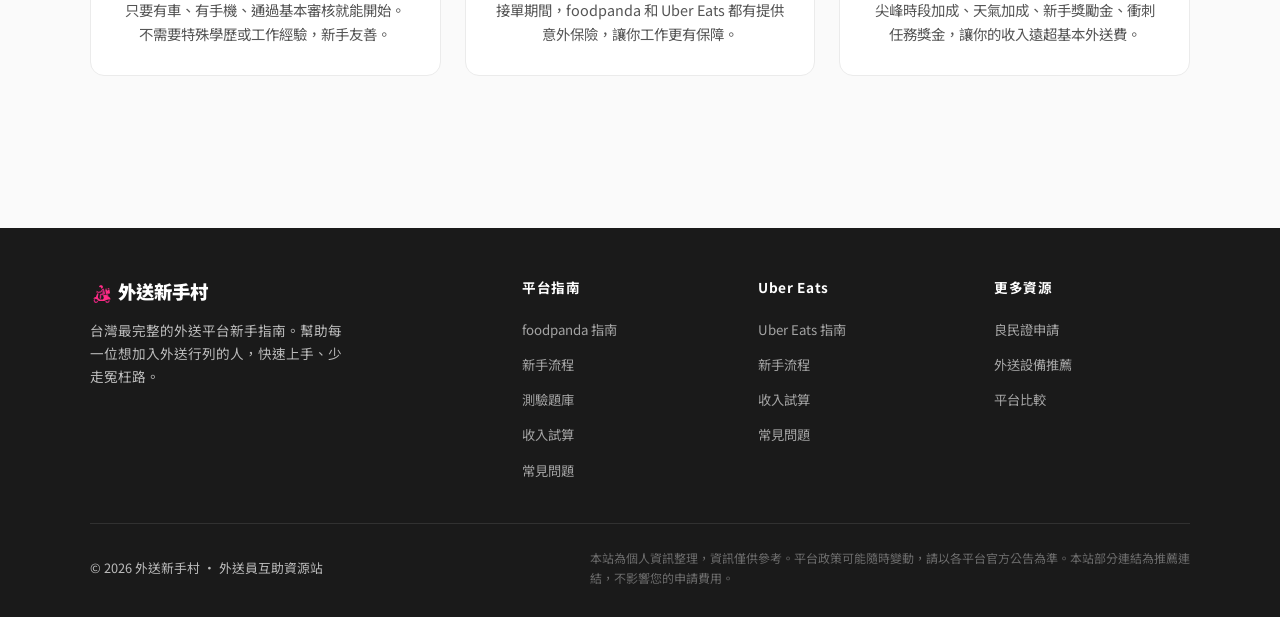
==== commit fd0c8ce9: "feat: 更新 Uber Eats 邀請碼為 bwbtbja Co-Authored-By: Claude Sonnet 4.6 <noreply@anthropic.com>" ====
--- a/index.html
+++ b/index.html
@@ -237,7 +237,7 @@
           <tr>
             <td>立即申請</td>
             <td><a href="https://to.foodpanda.com/a/7eansg5" target="_blank" class="btn btn-primary btn-sm">🐼 點此申請</a></td>
-            <td><a href="https://www.uber.com/signup/drive/deliver/?invite_code=zjgzrvuzdhum" target="_blank" class="btn btn-green btn-sm">🟢 點此申請</a></td>
+            <td><a href="https://www.uber.com/signup/drive/deliver/?invite_code=bwbtbja" target="_blank" class="btn btn-green btn-sm">🟢 點此申請</a></td>
           </tr>
         </tbody>
       </table>
@@ -326,8 +326,8 @@
       <div class="referral-banner green" style="margin:0;">
         <h3>🟢 5月限定！最高 NT$30,000</h3>
         <p>雙北地區新手最高 NT$30,000 開通獎勵金，週週任務8週最高 NT$20,800 再加馬拉松 NT$9,200。活動至 2026/5/31！</p>
-        <a href="https://www.uber.com/signup/drive/deliver/?invite_code=zjgzrvuzdhum" target="_blank" class="btn">馬上申請 Uber Eats →</a>
-        <div class="referral-code">邀請碼: zjgzrvuzdhum</div>
+        <a href="https://www.uber.com/signup/drive/deliver/?invite_code=bwbtbja" target="_blank" class="btn">馬上申請 Uber Eats →</a>
+        <div class="referral-code">邀請碼: bwbtbja</div>
       </div>
     </div>
   </div>
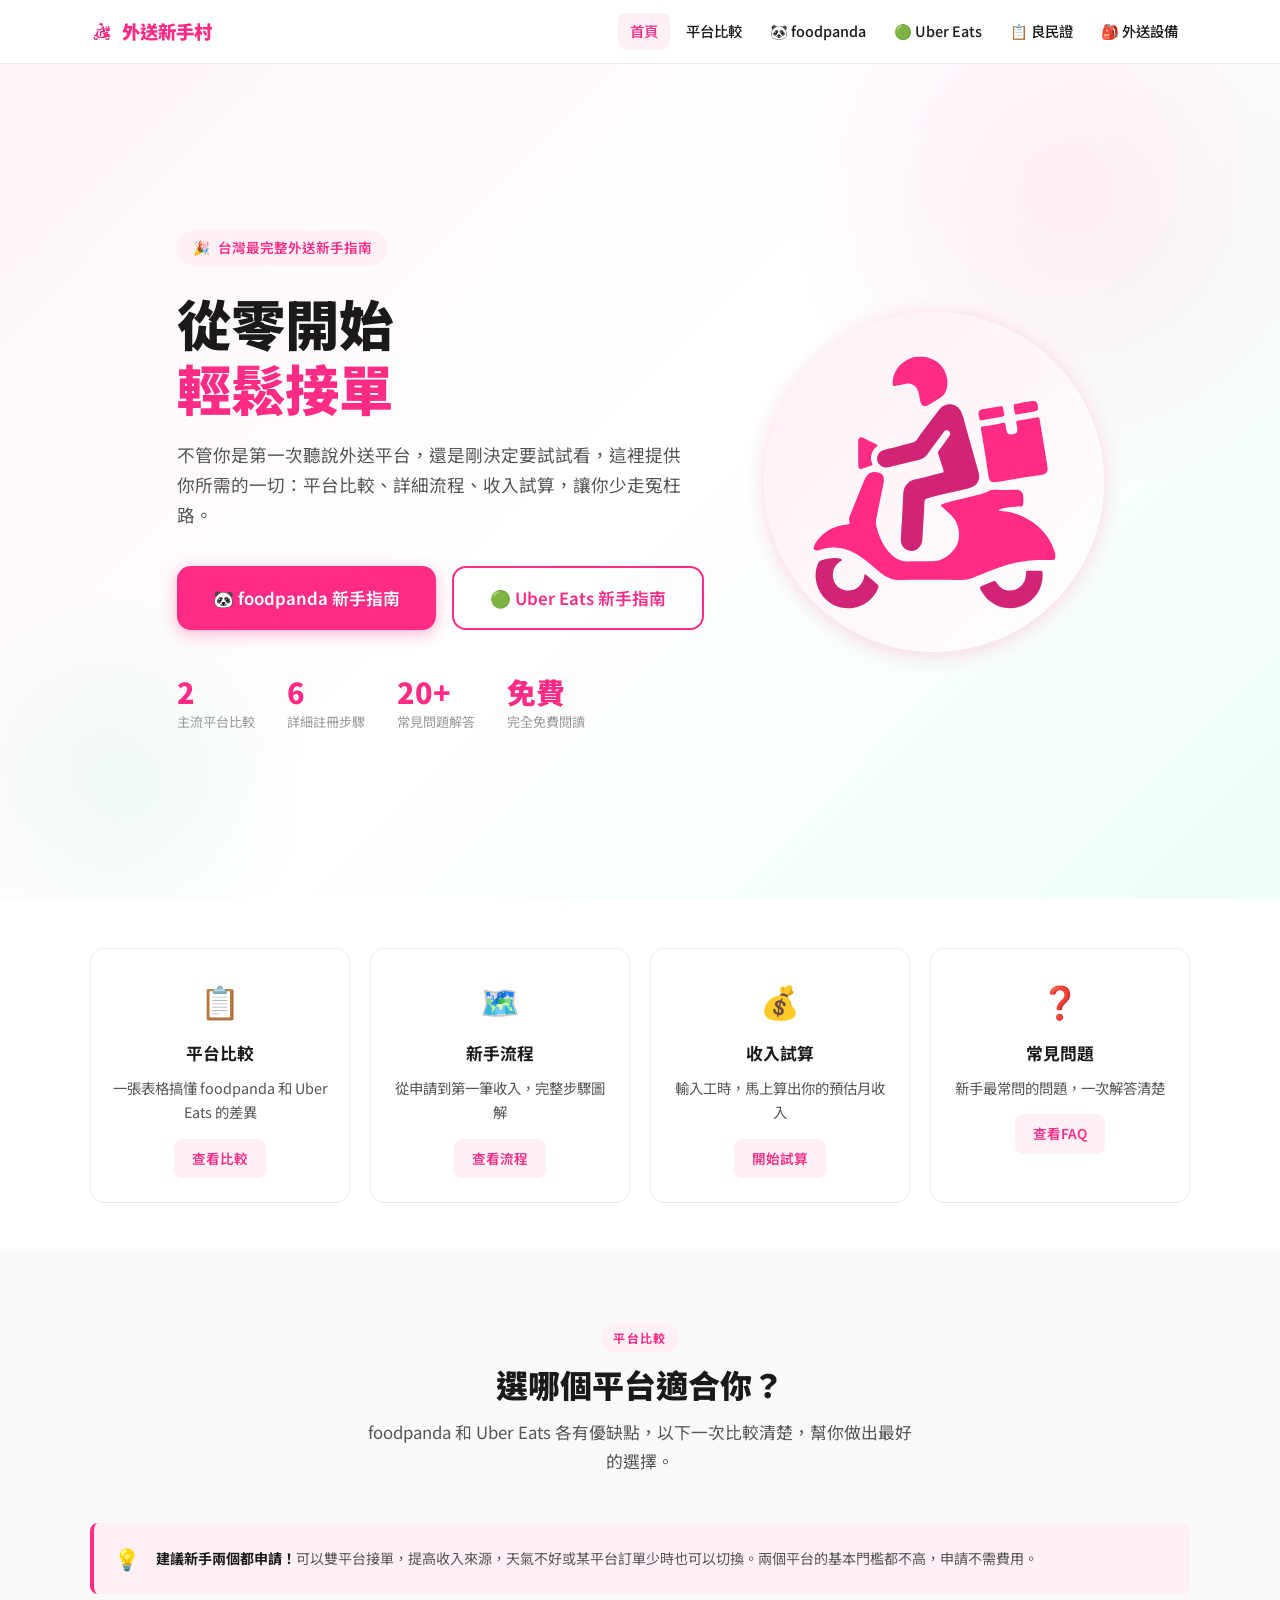
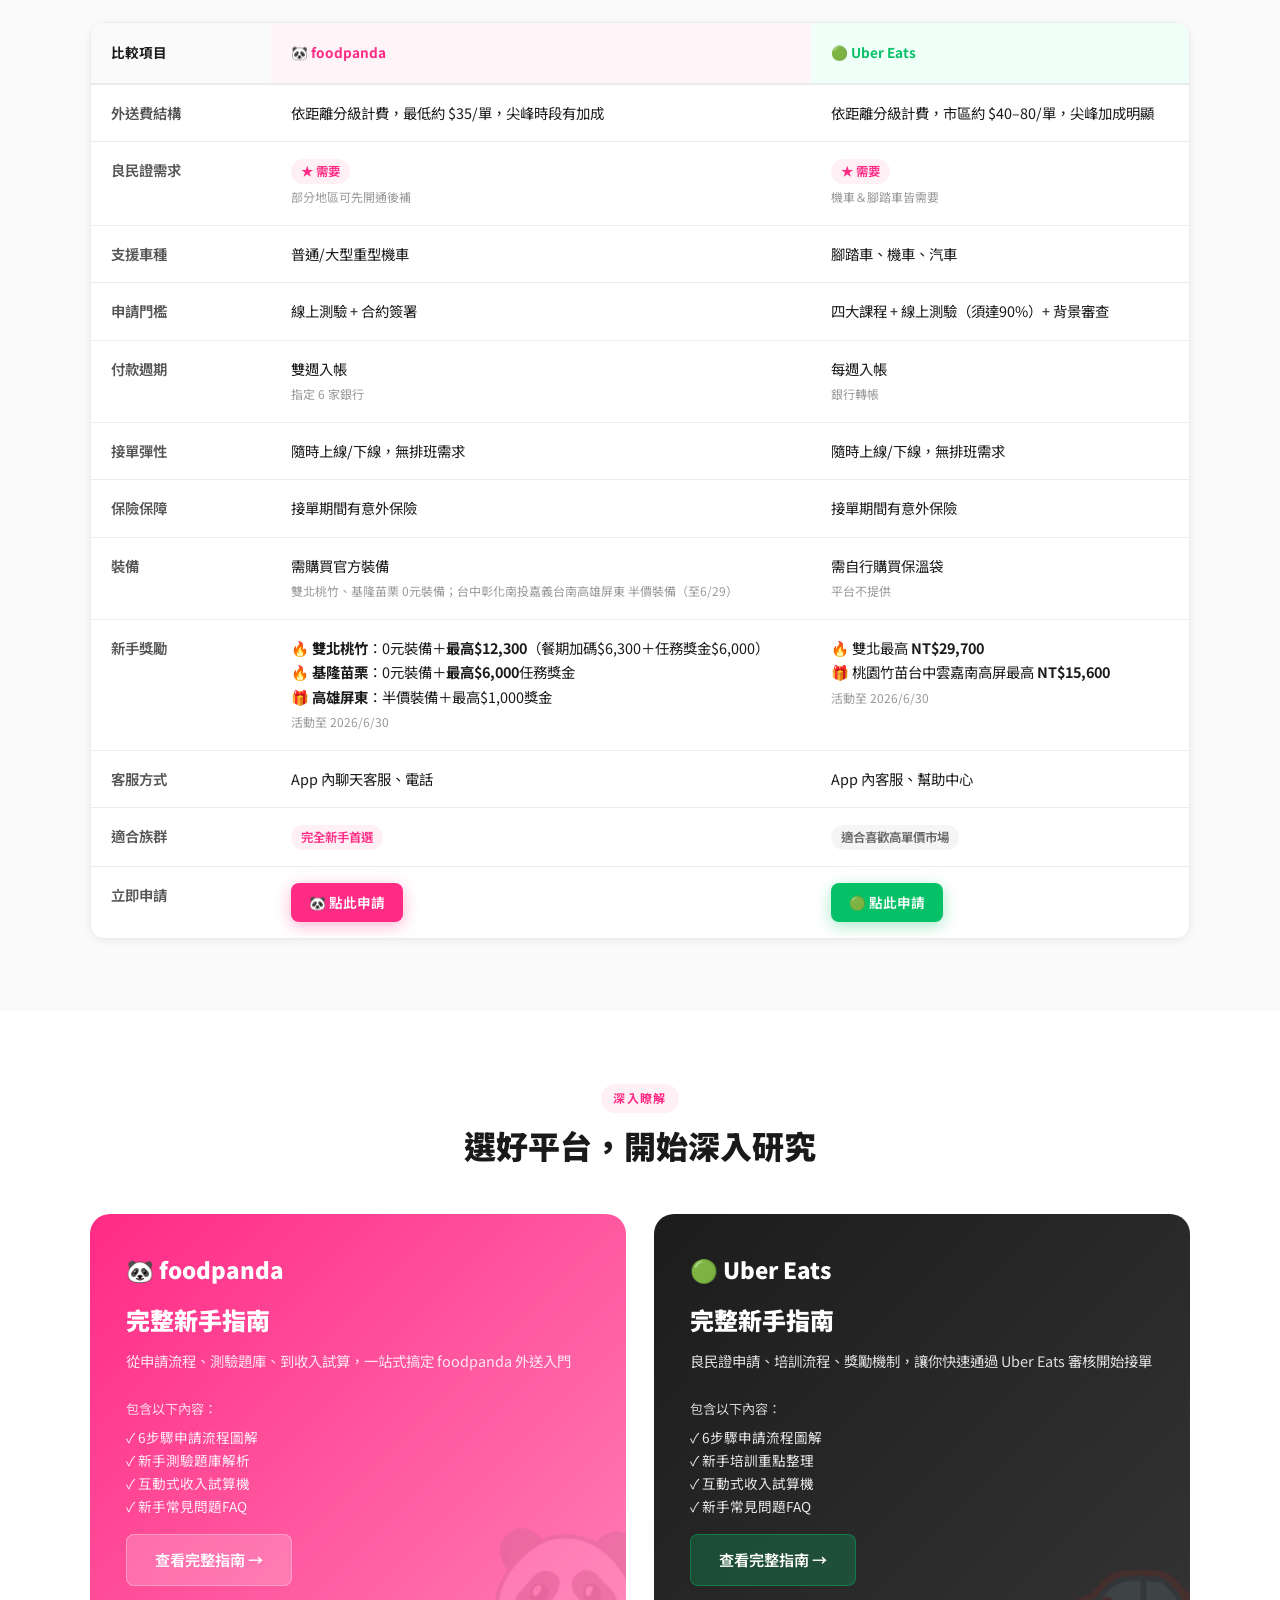
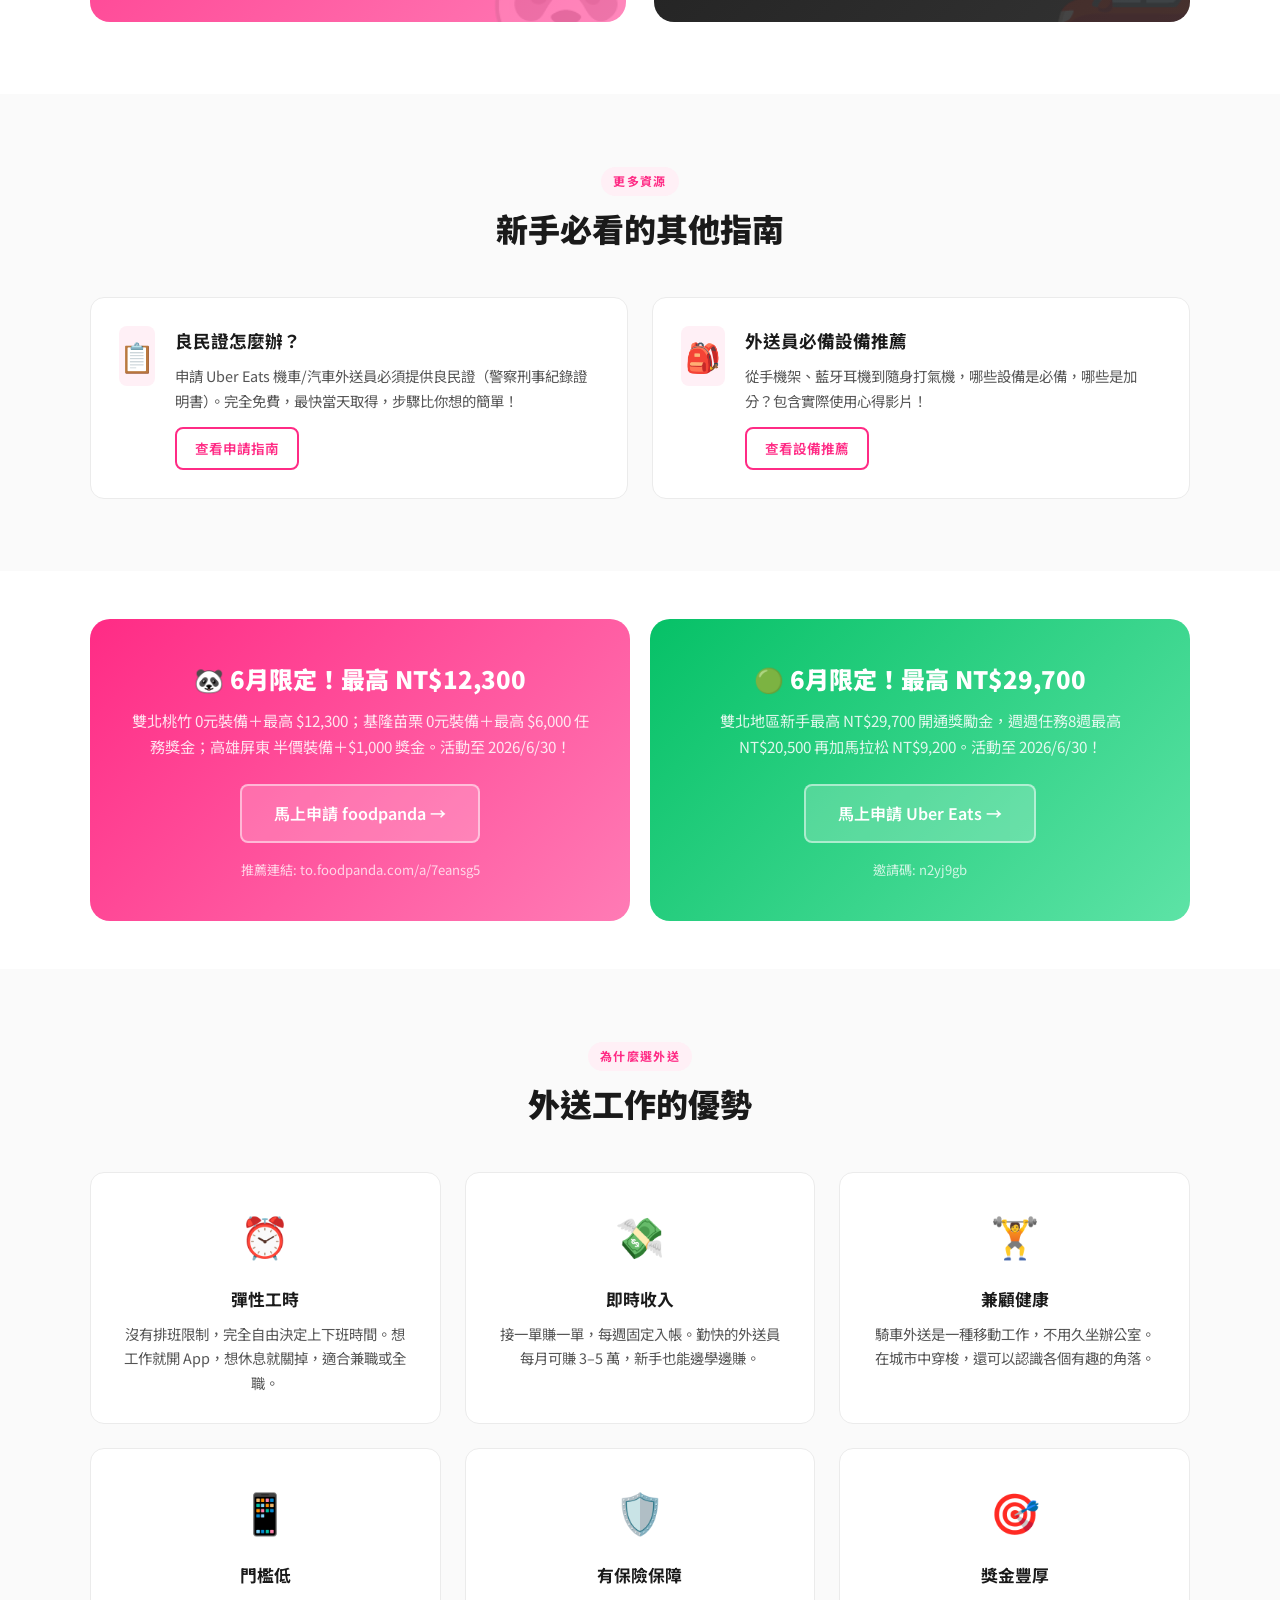
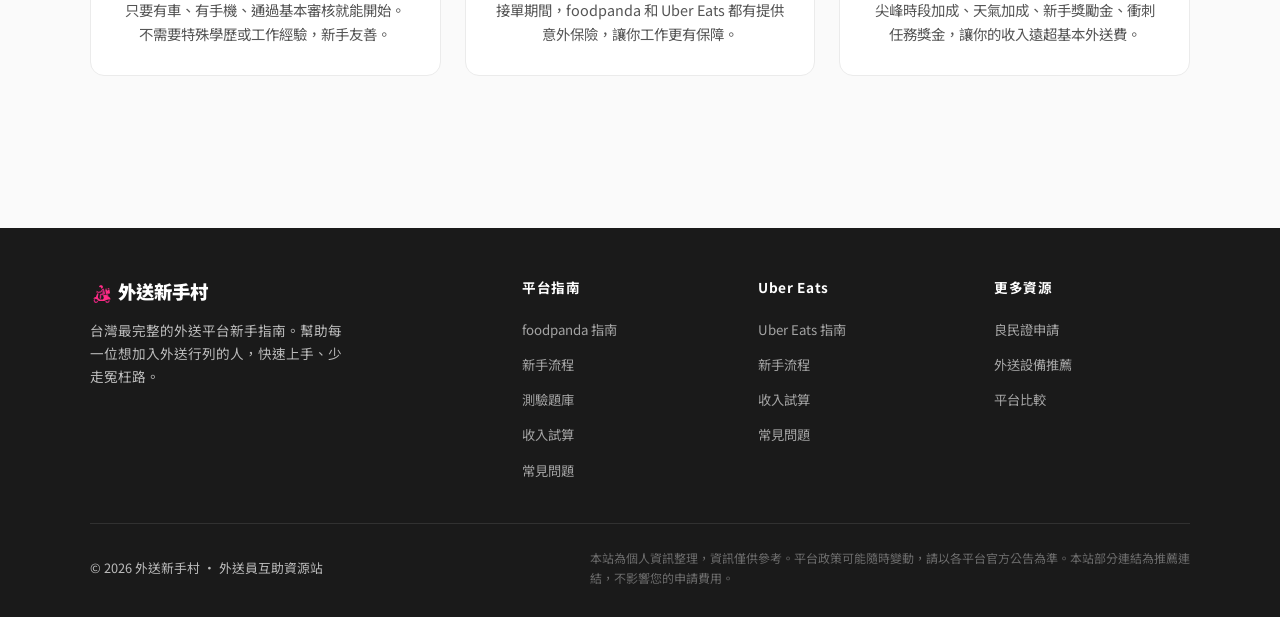
==== commit 4fbbb610: "feat: 更新 foodpanda 及 Uber Eats 六月新手獎勵活動內容 - foodpanda：新增三地區六月開通獎金（雙北桃竹最高$12,300、基苗$6,000、高屏$1,000） -" ====
--- a/index.html
+++ b/index.html
@@ -216,13 +216,13 @@
           </tr>
           <tr>
             <td>裝備</td>
-            <td>需購買官方裝備<br><small style="color:#999;">北基桃竹苗 0元裝備；台中彰化南投高雄屏東/嘉南 半價裝備（至5/31）</small></td>
+            <td>需購買官方裝備<br><small style="color:#999;">雙北桃竹、基隆苗栗 0元裝備；台中彰化南投嘉義台南高雄屏東 半價裝備（至6/29）</small></td>
             <td>需自行購買保溫袋<br><small style="color:#999;">平台不提供</small></td>
           </tr>
           <tr>
             <td>新手獎勵</td>
-            <td>🔥 <strong>北基桃竹苗</strong>：0元裝備＋<strong>最高$6,000任務獎金</strong><br>🎁 <strong>台中彰化南投高雄屏東</strong>：半價裝備＋$1,000獎金<br>🎁 <strong>嘉義台南</strong>：半價裝備<br><small style="color:#999;">活動至 2026/5/31</small></td>
-            <td>🔥 雙北最高 <strong>NT$30,000</strong><br>🎁 桃園竹苗台中雲嘉南高雄最高 <strong>NT$14,400</strong><br><small style="color:#999;">活動至 2026/5/31</small></td>
+            <td>🔥 <strong>雙北桃竹</strong>：0元裝備＋<strong>最高$12,300</strong>（餐期加碼$6,300＋任務獎金$6,000）<br>🔥 <strong>基隆苗栗</strong>：0元裝備＋<strong>最高$6,000</strong>任務獎金<br>🎁 <strong>高雄屏東</strong>：半價裝備＋最高$1,000獎金<br><small style="color:#999;">活動至 2026/6/30</small></td>
+            <td>🔥 雙北最高 <strong>NT$29,700</strong><br>🎁 桃園竹苗台中雲嘉南高屏最高 <strong>NT$15,600</strong><br><small style="color:#999;">活動至 2026/6/30</small></td>
           </tr>
           <tr>
             <td>客服方式</td>
@@ -237,7 +237,7 @@
           <tr>
             <td>立即申請</td>
             <td><a href="https://to.foodpanda.com/a/7eansg5" target="_blank" class="btn btn-primary btn-sm">🐼 點此申請</a></td>
-            <td><a href="https://www.uber.com/signup/drive/deliver/?invite_code=bwbtbja" target="_blank" class="btn btn-green btn-sm">🟢 點此申請</a></td>
+            <td><a href="https://www.uber.com/signup/drive/deliver/?invite_code=n2yj9gb" target="_blank" class="btn btn-green btn-sm">🟢 點此申請</a></td>
           </tr>
         </tbody>
       </table>
@@ -318,16 +318,16 @@
   <div class="container">
     <div class="grid-2" style="gap:20px;">
       <div class="referral-banner" style="margin:0;">
-        <h3>🐼 5月限定！最高 NT$6,000</h3>
-        <p>北基桃竹苗地區 0元裝備＋最高 $6,000 任務獎金，台中彰化南投高雄屏東 半價裝備＋$1,000 獎金。活動至 2026/5/31！</p>
+        <h3>🐼 6月限定！最高 NT$12,300</h3>
+        <p>雙北桃竹 0元裝備＋最高 $12,300；基隆苗栗 0元裝備＋最高 $6,000 任務獎金；高雄屏東 半價裝備＋$1,000 獎金。活動至 2026/6/30！</p>
         <a href="https://to.foodpanda.com/a/7eansg5" target="_blank" class="btn">馬上申請 foodpanda →</a>
         <div class="referral-code">推薦連結: to.foodpanda.com/a/7eansg5</div>
       </div>
       <div class="referral-banner green" style="margin:0;">
-        <h3>🟢 5月限定！最高 NT$30,000</h3>
-        <p>雙北地區新手最高 NT$30,000 開通獎勵金，週週任務8週最高 NT$20,800 再加馬拉松 NT$9,200。活動至 2026/5/31！</p>
-        <a href="https://www.uber.com/signup/drive/deliver/?invite_code=bwbtbja" target="_blank" class="btn">馬上申請 Uber Eats →</a>
-        <div class="referral-code">邀請碼: bwbtbja</div>
+        <h3>🟢 6月限定！最高 NT$29,700</h3>
+        <p>雙北地區新手最高 NT$29,700 開通獎勵金，週週任務8週最高 NT$20,500 再加馬拉松 NT$9,200。活動至 2026/6/30！</p>
+        <a href="https://www.uber.com/signup/drive/deliver/?invite_code=n2yj9gb" target="_blank" class="btn">馬上申請 Uber Eats →</a>
+        <div class="referral-code">邀請碼: n2yj9gb</div>
       </div>
     </div>
   </div>
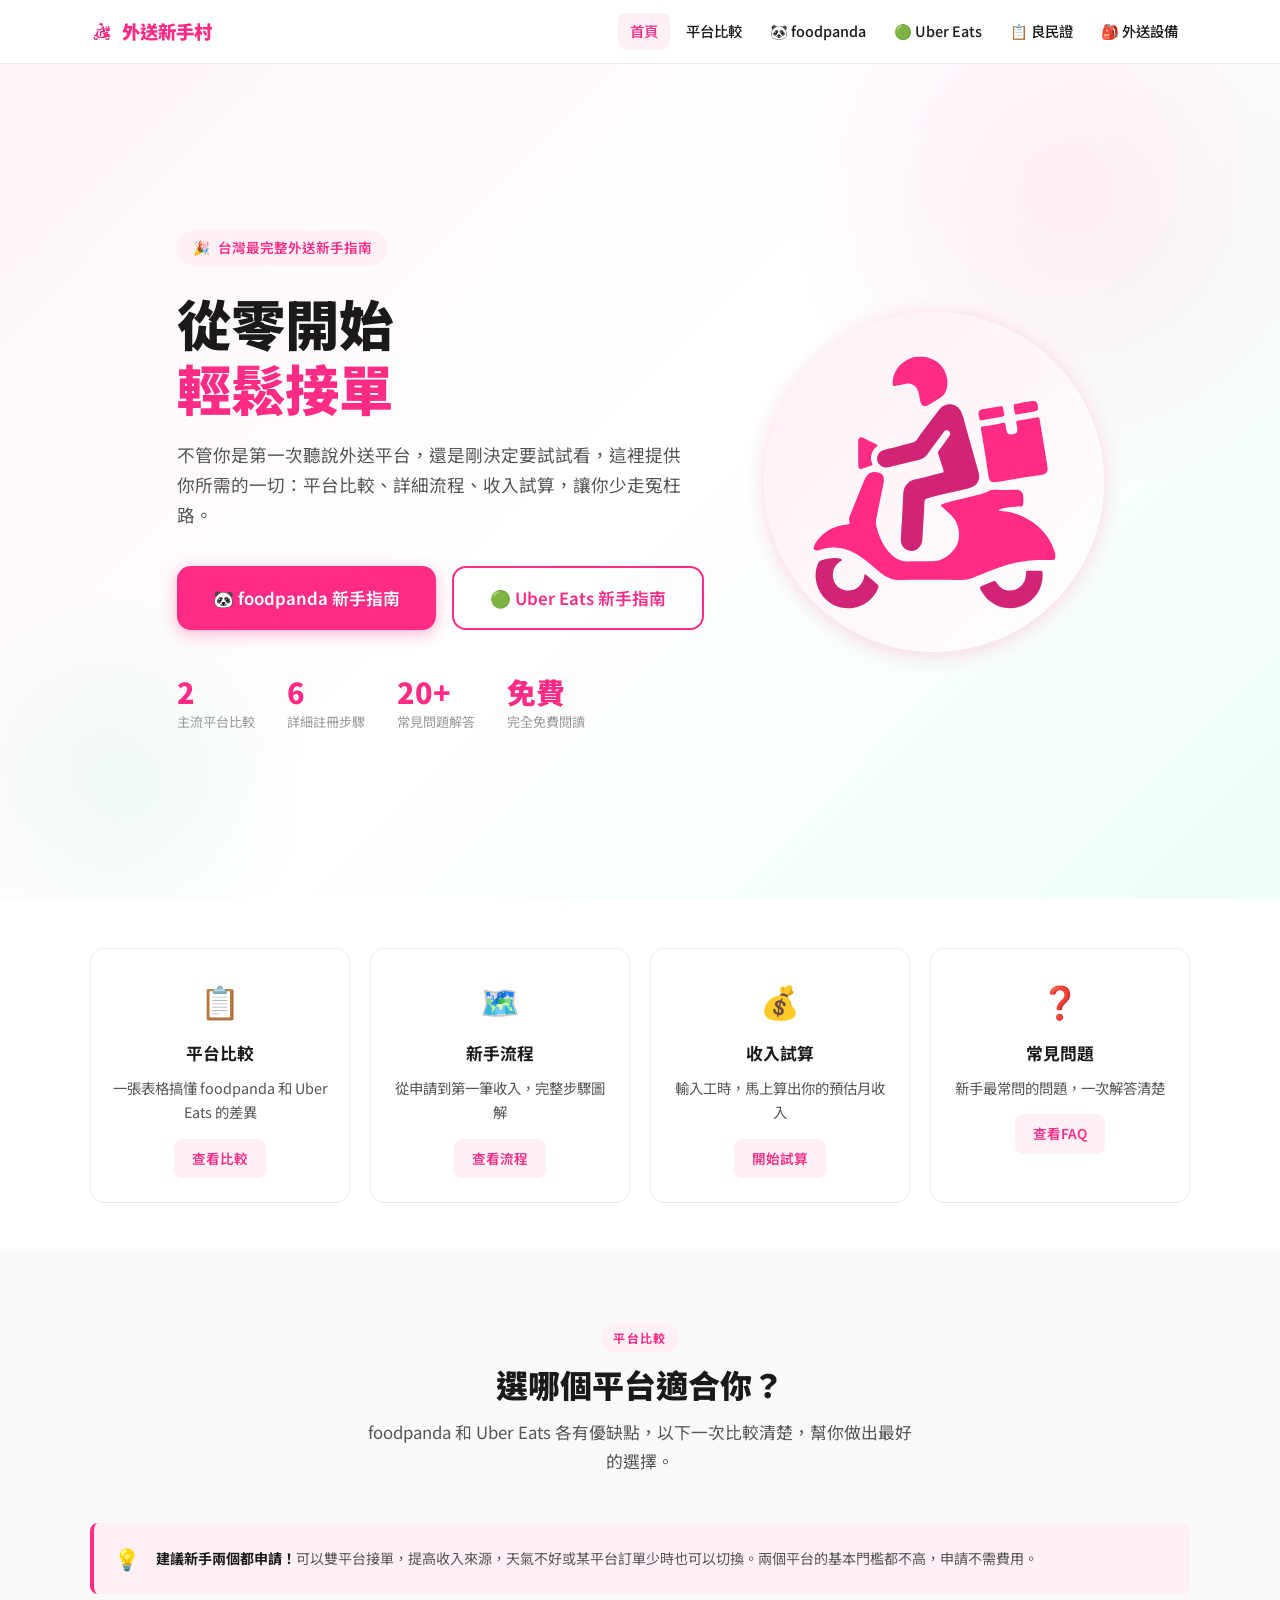
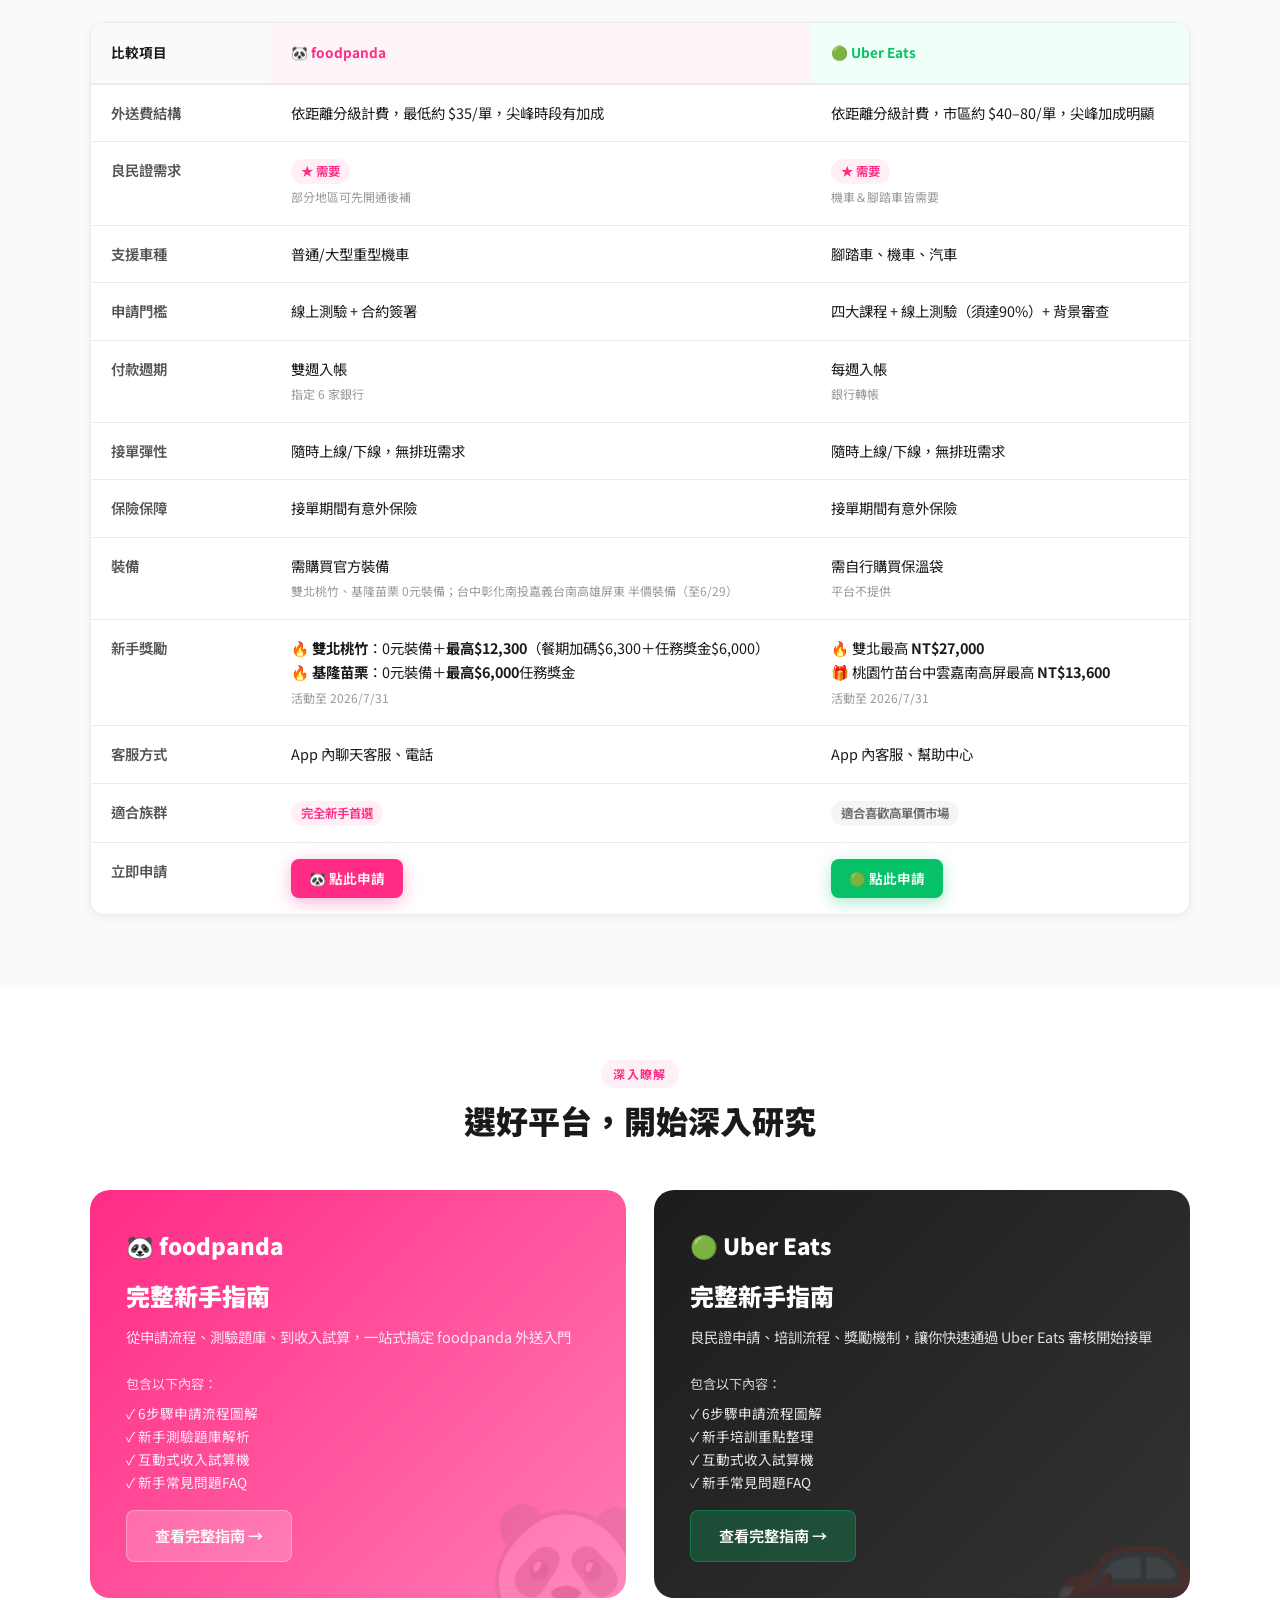
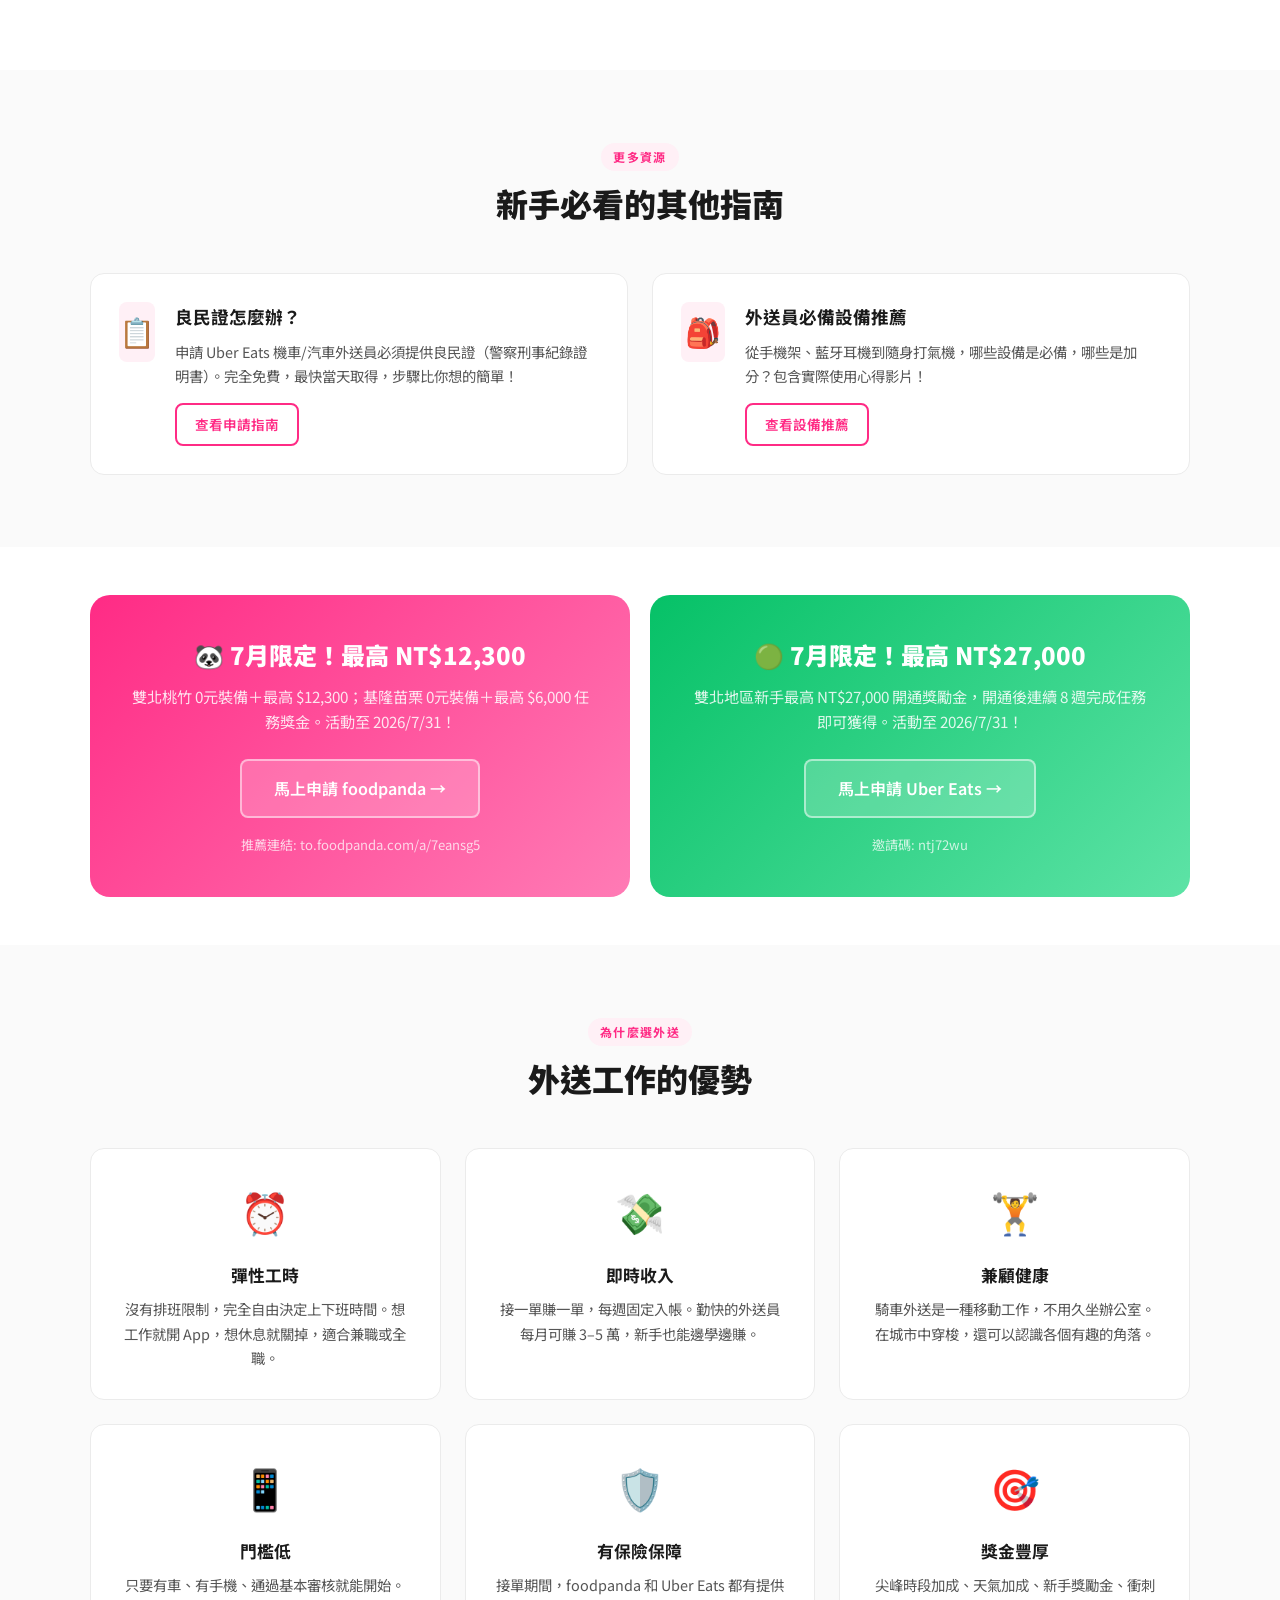
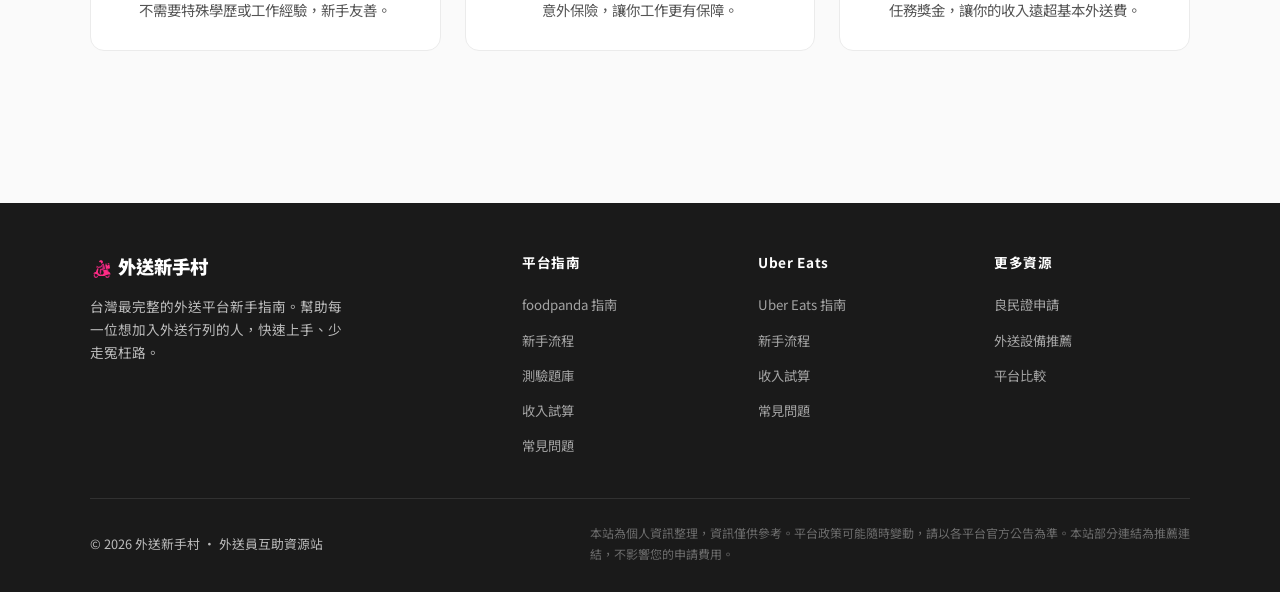
==== commit f5e3e186: "feat: 更新 foodpanda 及 Uber Eats 七月新手獎勵活動內容 - Uber Eats：更新雙北獎勵至$27,000、其他地區至$13,600，週週任務改為整筆歸入（無馬拉松拆分）" ====
--- a/index.html
+++ b/index.html
@@ -221,8 +221,8 @@
           </tr>
           <tr>
             <td>新手獎勵</td>
-            <td>🔥 <strong>雙北桃竹</strong>：0元裝備＋<strong>最高$12,300</strong>（餐期加碼$6,300＋任務獎金$6,000）<br>🔥 <strong>基隆苗栗</strong>：0元裝備＋<strong>最高$6,000</strong>任務獎金<br>🎁 <strong>高雄屏東</strong>：半價裝備＋最高$1,000獎金<br><small style="color:#999;">活動至 2026/6/30</small></td>
-            <td>🔥 雙北最高 <strong>NT$29,700</strong><br>🎁 桃園竹苗台中雲嘉南高屏最高 <strong>NT$15,600</strong><br><small style="color:#999;">活動至 2026/6/30</small></td>
+            <td>🔥 <strong>雙北桃竹</strong>：0元裝備＋<strong>最高$12,300</strong>（餐期加碼$6,300＋任務獎金$6,000）<br>🔥 <strong>基隆苗栗</strong>：0元裝備＋<strong>最高$6,000</strong>任務獎金<br><small style="color:#999;">活動至 2026/7/31</small></td>
+            <td>🔥 雙北最高 <strong>NT$27,000</strong><br>🎁 桃園竹苗台中雲嘉南高屏最高 <strong>NT$13,600</strong><br><small style="color:#999;">活動至 2026/7/31</small></td>
           </tr>
           <tr>
             <td>客服方式</td>
@@ -237,7 +237,7 @@
           <tr>
             <td>立即申請</td>
             <td><a href="https://to.foodpanda.com/a/7eansg5" target="_blank" class="btn btn-primary btn-sm">🐼 點此申請</a></td>
-            <td><a href="https://www.uber.com/signup/drive/deliver/?invite_code=n2yj9gb" target="_blank" class="btn btn-green btn-sm">🟢 點此申請</a></td>
+            <td><a href="https://www.uber.com/signup/drive/deliver/?invite_code=ntj72wu" target="_blank" class="btn btn-green btn-sm">🟢 點此申請</a></td>
           </tr>
         </tbody>
       </table>
@@ -318,16 +318,16 @@
   <div class="container">
     <div class="grid-2" style="gap:20px;">
       <div class="referral-banner" style="margin:0;">
-        <h3>🐼 6月限定！最高 NT$12,300</h3>
-        <p>雙北桃竹 0元裝備＋最高 $12,300；基隆苗栗 0元裝備＋最高 $6,000 任務獎金；高雄屏東 半價裝備＋$1,000 獎金。活動至 2026/6/30！</p>
+        <h3>🐼 7月限定！最高 NT$12,300</h3>
+        <p>雙北桃竹 0元裝備＋最高 $12,300；基隆苗栗 0元裝備＋最高 $6,000 任務獎金。活動至 2026/7/31！</p>
         <a href="https://to.foodpanda.com/a/7eansg5" target="_blank" class="btn">馬上申請 foodpanda →</a>
         <div class="referral-code">推薦連結: to.foodpanda.com/a/7eansg5</div>
       </div>
       <div class="referral-banner green" style="margin:0;">
-        <h3>🟢 6月限定！最高 NT$29,700</h3>
-        <p>雙北地區新手最高 NT$29,700 開通獎勵金，週週任務8週最高 NT$20,500 再加馬拉松 NT$9,200。活動至 2026/6/30！</p>
-        <a href="https://www.uber.com/signup/drive/deliver/?invite_code=n2yj9gb" target="_blank" class="btn">馬上申請 Uber Eats →</a>
-        <div class="referral-code">邀請碼: n2yj9gb</div>
+        <h3>🟢 7月限定！最高 NT$27,000</h3>
+        <p>雙北地區新手最高 NT$27,000 開通獎勵金，開通後連續 8 週完成任務即可獲得。活動至 2026/7/31！</p>
+        <a href="https://www.uber.com/signup/drive/deliver/?invite_code=ntj72wu" target="_blank" class="btn">馬上申請 Uber Eats →</a>
+        <div class="referral-code">邀請碼: ntj72wu</div>
       </div>
     </div>
   </div>
